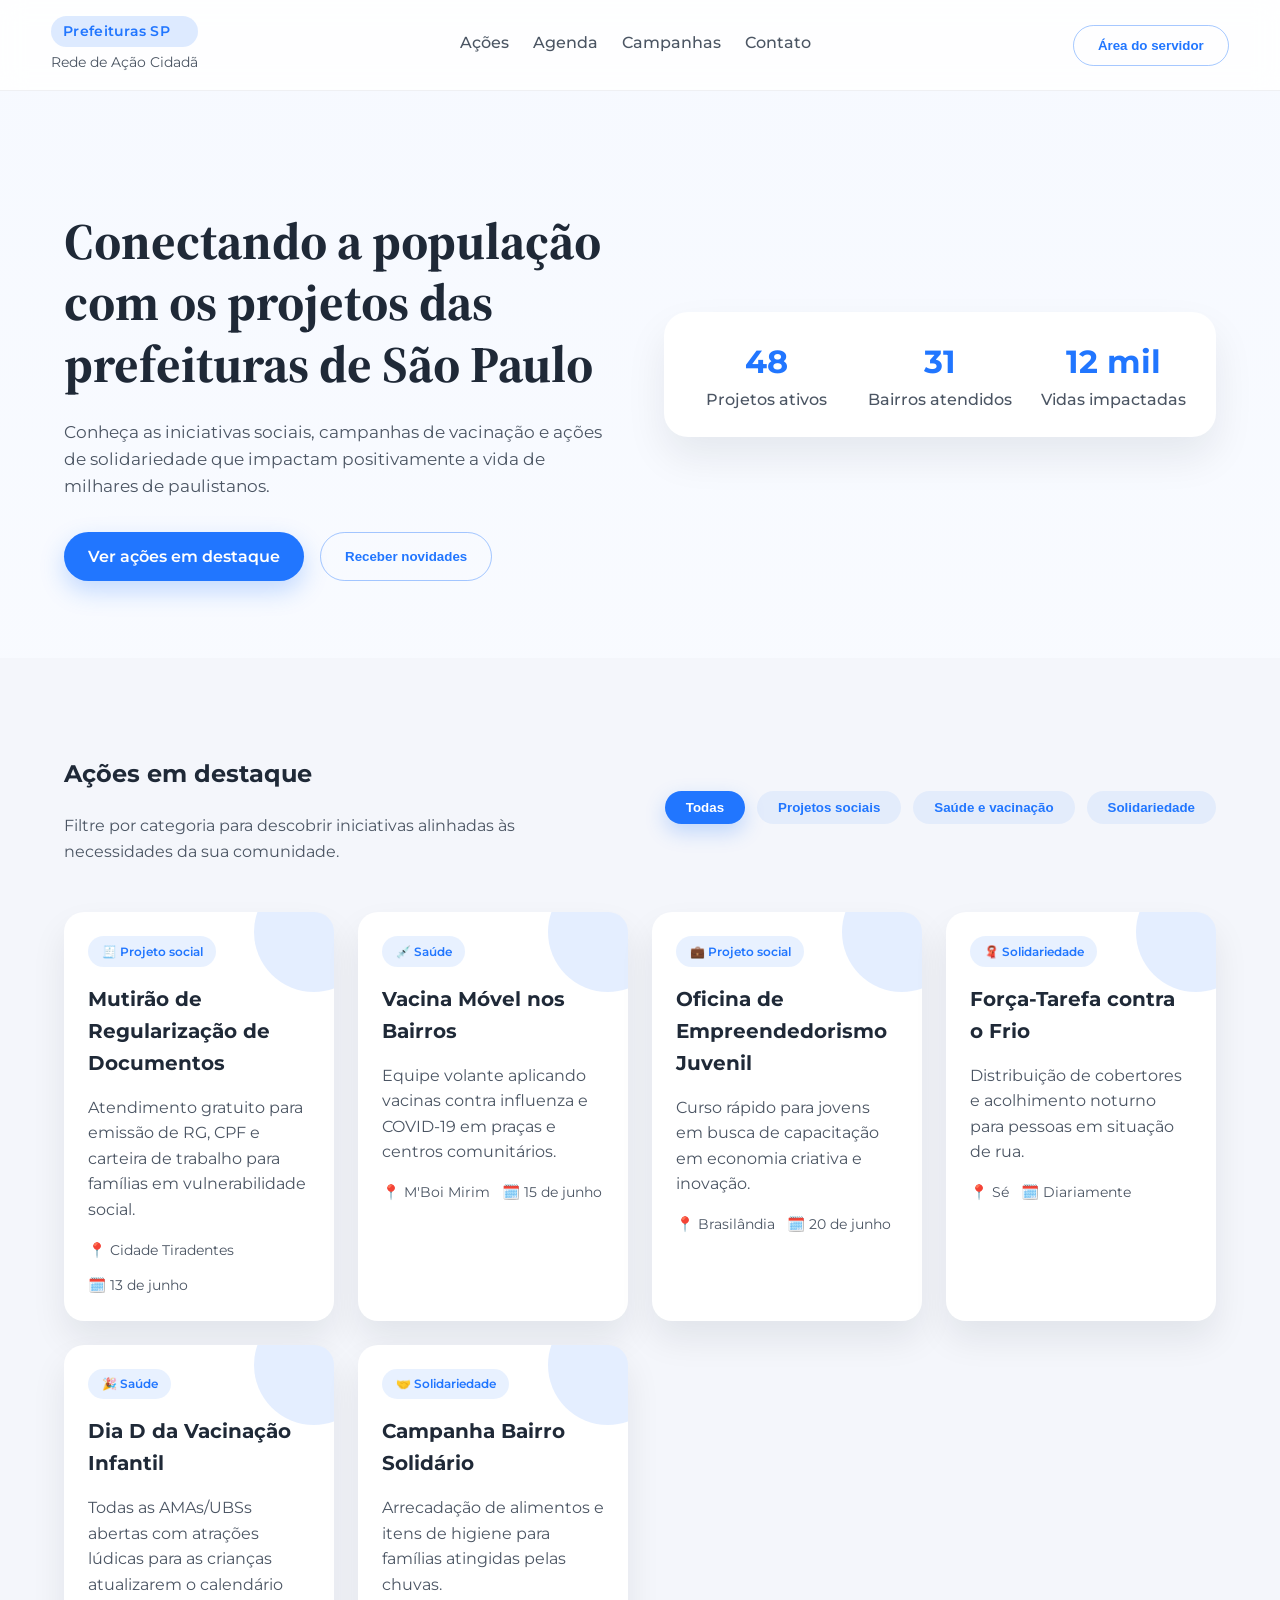
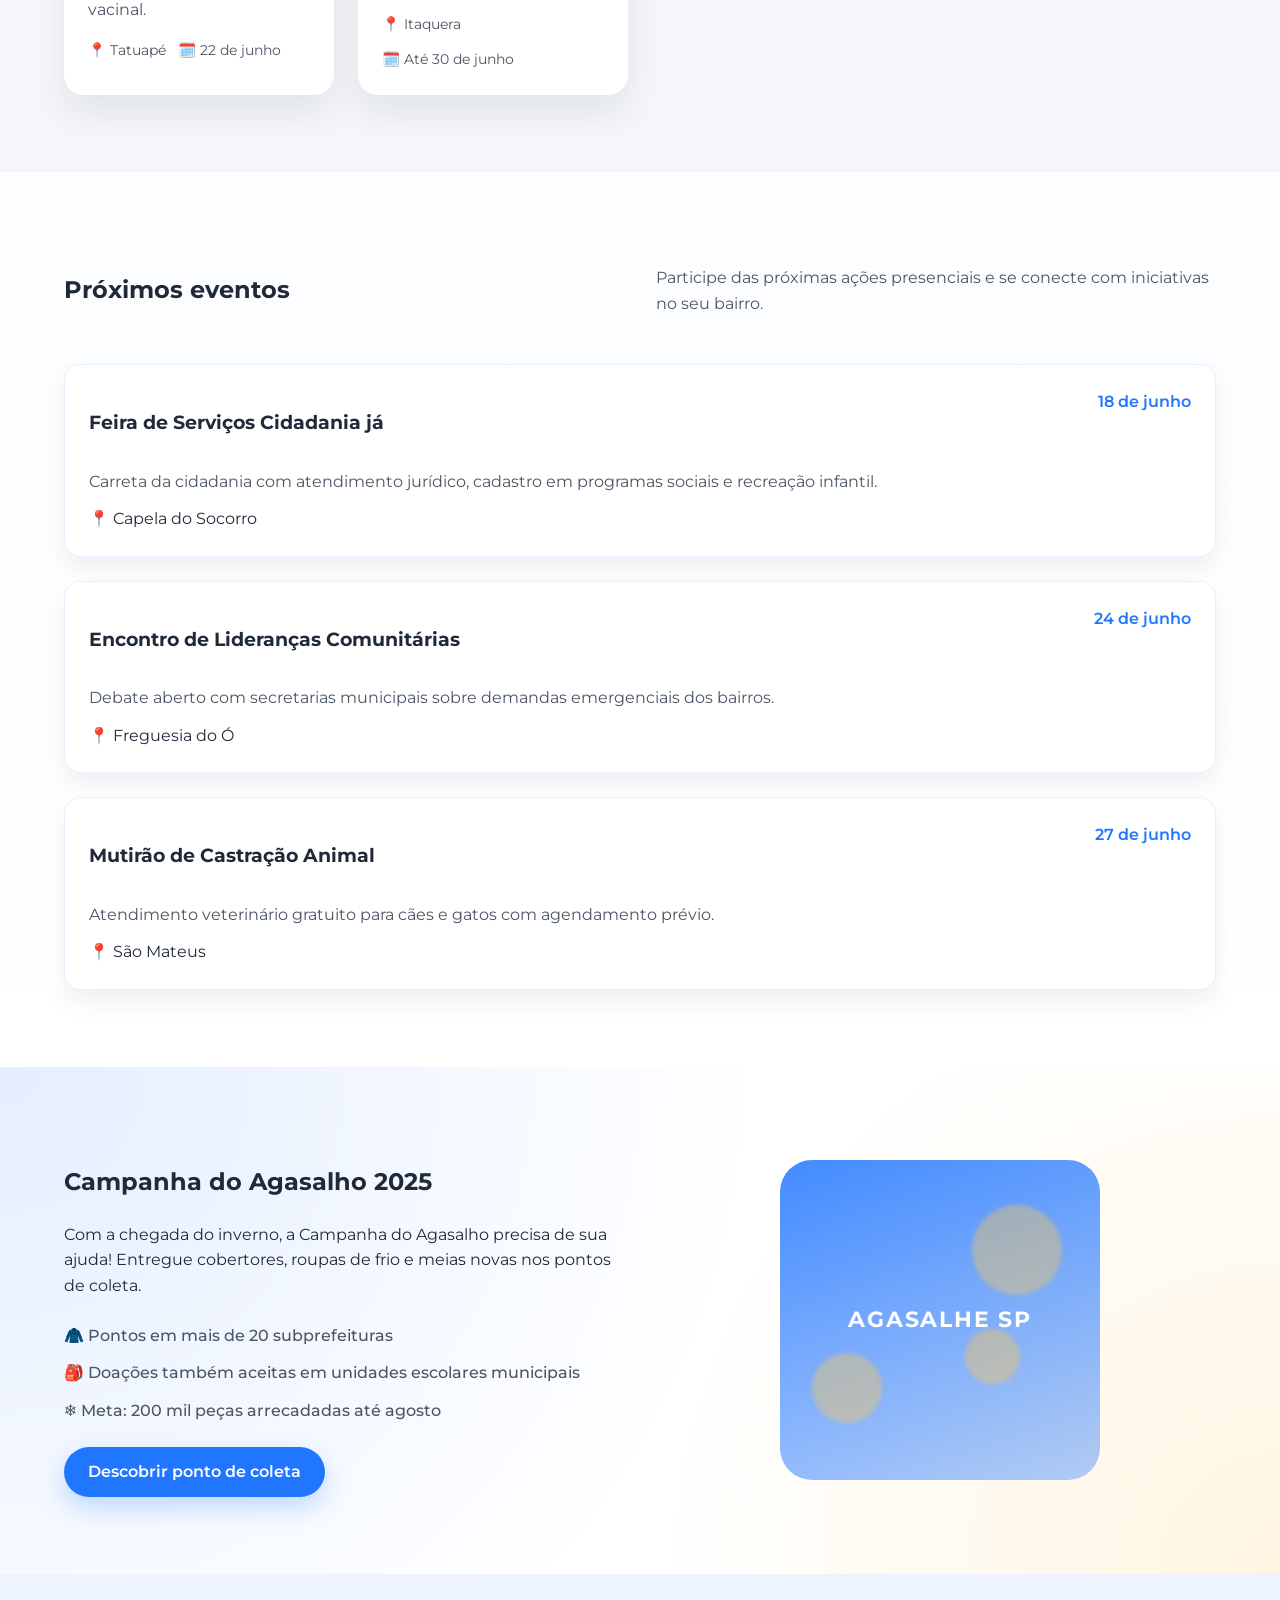
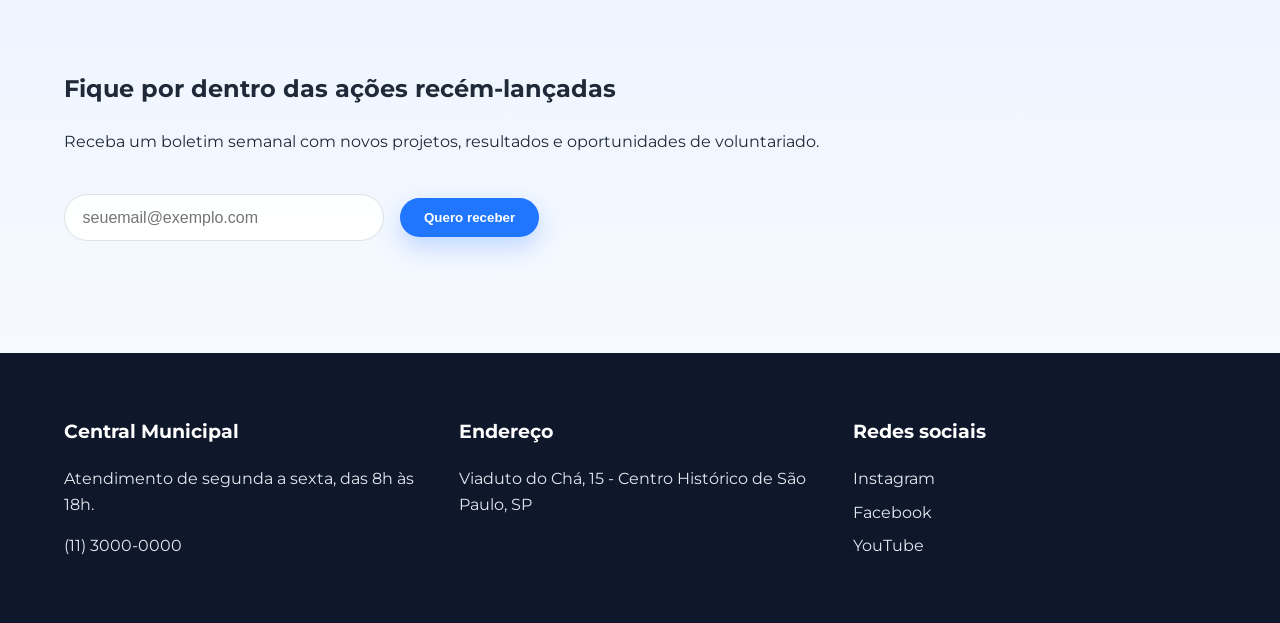
==== index.html @ 3450017a "Add files via upload" ====
<!DOCTYPE html>
<html lang="pt-BR">
<head>
    <meta charset="UTF-8">
    <meta name="viewport" content="width=device-width, initial-scale=1.0">
    <title>Rede de Ações Municipais</title>
    <link rel="stylesheet" href="styles.css">
    <link rel="preconnect" href="https://fonts.googleapis.com">
    <link rel="preconnect" href="https://fonts.gstatic.com" crossorigin>
    <link href="https://fonts.googleapis.com/css2?family=Montserrat:wght@400;500;600;700&family=Source+Serif+4:wght@500;700&display=swap" rel="stylesheet">
</head>
<body>
    <header class="topbar">
        <div class="logo">
            <span class="badge">Prefeituras SP</span>
            <p>Rede de Ação Cidadã</p>
        </div>
        <nav class="main-nav" aria-label="Navegação principal">
            <a href="#acoes">Ações</a>
            <a href="#agenda">Agenda</a>
            <a href="#campanhas">Campanhas</a>
            <a href="#contato">Contato</a>
        </nav>
        <button class="btn btn-outline" type="button">Área do servidor</button>
    </header>

    <main>
        <section class="hero" aria-labelledby="hero-title">
            <div class="hero__content">
                <h1 id="hero-title">Conectando a população com os projetos das prefeituras de São Paulo</h1>
                <p>Conheça as iniciativas sociais, campanhas de vacinação e ações de solidariedade que impactam positivamente a vida de milhares de paulistanos.</p>
                <div class="hero__cta">
                    <a class="btn" href="#acoes">Ver ações em destaque</a>
                    <button class="btn btn-outline" type="button" id="subscribe-trigger">Receber novidades</button>
                </div>
            </div>
            <div class="hero__summary" role="status" aria-live="polite">
                <div>
                    <strong>48</strong>
                    <span>Projetos ativos</span>
                </div>
                <div>
                    <strong>31</strong>
                    <span>Bairros atendidos</span>
                </div>
                <div>
                    <strong>12 mil</strong>
                    <span>Vidas impactadas</span>
                </div>
            </div>
        </section>

        <section class="actions" id="acoes" aria-labelledby="acoes-title">
            <header class="section-header">
                <div>
                    <h2 id="acoes-title">Ações em destaque</h2>
                    <p>Filtre por categoria para descobrir iniciativas alinhadas às necessidades da sua comunidade.</p>
                </div>
                <div class="filters" role="group" aria-label="Filtrar ações por categoria">
                    <button class="filter-btn active" data-category="todas" type="button">Todas</button>
                    <button class="filter-btn" data-category="social" type="button">Projetos sociais</button>
                    <button class="filter-btn" data-category="saude" type="button">Saúde e vacinação</button>
                    <button class="filter-btn" data-category="solidariedade" type="button">Solidariedade</button>
                </div>
            </header>
            <div class="actions__grid" id="cards-container"></div>
        </section>

        <section class="agenda" id="agenda" aria-labelledby="agenda-title">
            <div class="section-header">
                <h2 id="agenda-title">Próximos eventos</h2>
                <p>Participe das próximas ações presenciais e se conecte com iniciativas no seu bairro.</p>
            </div>
            <div class="timeline" id="timeline"></div>
        </section>

        <section class="campaign" id="campanhas" aria-labelledby="campanhas-title">
            <div class="campaign__content">
                <h2 id="campanhas-title">Campanha do Agasalho 2025</h2>
                <p>Com a chegada do inverno, a Campanha do Agasalho precisa de sua ajuda! Entregue cobertores, roupas de frio e meias novas nos pontos de coleta.</p>
                <ul>
                    <li>🧥 Pontos em mais de 20 subprefeituras</li>
                    <li>🎒 Doações também aceitas em unidades escolares municipais</li>
                    <li>❄️ Meta: 200 mil peças arrecadadas até agosto</li>
                </ul>
                <a class="btn" href="#contato">Descobrir ponto de coleta</a>
            </div>
            <div class="campaign__media" aria-hidden="true">
                <div class="illustration">
                    <span class="spark spark--one"></span>
                    <span class="spark spark--two"></span>
                    <span class="spark spark--three"></span>
                    <span class="coat">Agasalhe SP</span>
                </div>
            </div>
        </section>

        <section class="newsletter" aria-labelledby="newsletter-title">
            <div>
                <h2 id="newsletter-title">Fique por dentro das ações recém-lançadas</h2>
                <p>Receba um boletim semanal com novos projetos, resultados e oportunidades de voluntariado.</p>
            </div>
            <form class="newsletter__form" id="newsletter-form" novalidate>
                <label class="sr-only" for="newsletter-email">E-mail</label>
                <input type="email" id="newsletter-email" name="email" placeholder="seuemail@exemplo.com" required>
                <button class="btn" type="submit">Quero receber</button>
                <p class="newsletter__feedback" id="newsletter-feedback" role="alert" aria-live="polite"></p>
            </form>
        </section>
    </main>

    <footer class="footer" id="contato">
        <div>
            <h3>Central Municipal</h3>
            <p>Atendimento de segunda a sexta, das 8h às 18h.</p>
            <a href="tel:+551130000000">(11) 3000-0000</a>
        </div>
        <div>
            <h3>Endereço</h3>
            <p>Viaduto do Chá, 15 - Centro Histórico de São Paulo, SP</p>
        </div>
        <div>
            <h3>Redes sociais</h3>
            <ul class="social-links">
                <li><a href="#">Instagram</a></li>
                <li><a href="#">Facebook</a></li>
                <li><a href="#">YouTube</a></li>
            </ul>
        </div>
    </footer>

    <div class="modal" id="subscribe-modal" role="dialog" aria-modal="true" aria-labelledby="modal-title" aria-hidden="true">
        <div class="modal__content">
            <button class="modal__close" type="button" aria-label="Fechar">&times;</button>
            <h3 id="modal-title">Receba atualizações da sua região</h3>
            <p>Selecione os temas de interesse e informe seu bairro para receber convites personalizados.</p>
            <form id="modal-form">
                <label class="sr-only" for="modal-bairro">Bairro</label>
                <input type="text" id="modal-bairro" name="bairro" placeholder="Digite seu bairro" required>
                <fieldset>
                    <legend>Temas prioritários</legend>
                    <label><input type="checkbox" name="tema" value="social" checked> Projetos sociais</label>
                    <label><input type="checkbox" name="tema" value="saude"> Saúde e vacinação</label>
                    <label><input type="checkbox" name="tema" value="solidariedade"> Solidariedade</label>
                </fieldset>
                <button class="btn" type="submit">Salvar preferências</button>
                <p class="modal__feedback" id="modal-feedback" role="alert" aria-live="polite"></p>
            </form>
        </div>
    </div>

    <script src="script.js" defer></script>
</body>
</html>
---- styles.css ----
:root {
    --primary: #2176ff;
    --primary-dark: #1b5fcc;
    --secondary: #f4f6fb;
    --accent: #ffc857;
    --text: #1f2937;
    --text-muted: #4b5563;
    --border: #e5e7eb;
    --bg: #ffffff;
}

* {
    box-sizing: border-box;
}

body {
    margin: 0;
    font-family: "Montserrat", system-ui, -apple-system, BlinkMacSystemFont, "Segoe UI", sans-serif;
    background: linear-gradient(180deg, #f6f9ff 0%, #ffffff 70%);
    color: var(--text);
    line-height: 1.6;
}

a {
    color: inherit;
    text-decoration: none;
}

a:focus-visible,
button:focus-visible,
input:focus-visible {
    outline: 3px solid var(--primary);
    outline-offset: 2px;
}

.btn {
    display: inline-flex;
    align-items: center;
    justify-content: center;
    gap: 0.5rem;
    padding: 0.75rem 1.5rem;
    border-radius: 999px;
    border: none;
    font-weight: 600;
    background: var(--primary);
    color: #fff;
    cursor: pointer;
    transition: transform 0.2s ease, box-shadow 0.2s ease, background 0.2s ease;
    box-shadow: 0 10px 25px rgba(33, 118, 255, 0.25);
}

.btn:hover {
    transform: translateY(-2px);
    background: var(--primary-dark);
}

.btn:active {
    transform: translateY(0);
}

.btn-outline {
    background: transparent;
    border: 1px solid rgba(33, 118, 255, 0.4);
    color: var(--primary);
    box-shadow: none;
}

.btn-outline:hover {
    background: rgba(33, 118, 255, 0.08);
}

.topbar {
    position: sticky;
    top: 0;
    z-index: 50;
    display: flex;
    align-items: center;
    justify-content: space-between;
    gap: 2rem;
    padding: 1rem clamp(1rem, 4vw, 4rem);
    background: rgba(255, 255, 255, 0.85);
    backdrop-filter: blur(12px);
    border-bottom: 1px solid rgba(229, 231, 235, 0.6);
}

.logo {
    display: flex;
    flex-direction: column;
    gap: 0.25rem;
}

.logo .badge {
    display: inline-flex;
    align-items: center;
    gap: 0.5rem;
    padding: 0.3rem 0.75rem;
    border-radius: 999px;
    background: rgba(33, 118, 255, 0.15);
    color: var(--primary);
    font-weight: 600;
    font-size: 0.85rem;
    letter-spacing: 0.02em;
}

.logo p {
    margin: 0;
    font-size: 0.9rem;
    color: var(--text-muted);
}

.main-nav {
    display: flex;
    align-items: center;
    gap: 1.5rem;
}

.main-nav a {
    font-weight: 500;
    color: var(--text-muted);
    position: relative;
    padding-bottom: 0.25rem;
}

.main-nav a::after {
    content: "";
    position: absolute;
    left: 0;
    bottom: 0;
    width: 100%;
    height: 2px;
    background: var(--primary);
    transform: scaleX(0);
    transform-origin: center;
    transition: transform 0.2s ease;
}

.main-nav a:hover::after {
    transform: scaleX(1);
}

.hero {
    display: grid;
    grid-template-columns: repeat(auto-fit, minmax(280px, 1fr));
    gap: 3rem;
    padding: clamp(3rem, 6vw, 6rem) clamp(1rem, 5vw, 5rem);
    align-items: center;
}

.hero__content h1 {
    font-family: "Source Serif 4", "Times New Roman", serif;
    font-size: clamp(2.25rem, 4vw, 3.5rem);
    line-height: 1.2;
    margin-bottom: 1.5rem;
}

.hero__content p {
    margin-bottom: 2rem;
    color: var(--text-muted);
    font-size: 1.05rem;
}

.hero__cta {
    display: flex;
    flex-wrap: wrap;
    gap: 1rem;
}

.hero__summary {
    display: grid;
    grid-template-columns: repeat(auto-fit, minmax(140px, 1fr));
    gap: 1rem;
    background: var(--bg);
    padding: 1.5rem;
    border-radius: 1.5rem;
    box-shadow: 0 20px 40px rgba(15, 23, 42, 0.08);
}

.hero__summary div {
    text-align: center;
}

.hero__summary strong {
    display: block;
    font-size: 2rem;
    font-weight: 700;
    color: var(--primary);
}

.hero__summary span {
    color: var(--text-muted);
    font-weight: 500;
}

.section-header {
    display: flex;
    flex-wrap: wrap;
    align-items: center;
    justify-content: space-between;
    gap: 1.5rem;
    margin-bottom: 2rem;
}

.section-header p {
    max-width: 560px;
    color: var(--text-muted);
}

.actions {
    padding: clamp(3rem, 6vw, 6rem) clamp(1rem, 5vw, 5rem);
    background: var(--secondary);
}

.filters {
    display: inline-flex;
    flex-wrap: wrap;
    gap: 0.75rem;
}

.filter-btn {
    padding: 0.5rem 1.25rem;
    border-radius: 999px;
    border: 1px solid transparent;
    background: rgba(33, 118, 255, 0.08);
    color: var(--primary);
    font-weight: 600;
    cursor: pointer;
    transition: all 0.2s ease;
}

.filter-btn:hover {
    background: rgba(33, 118, 255, 0.16);
}

.filter-btn.active {
    background: var(--primary);
    color: #fff;
    box-shadow: 0 8px 20px rgba(33, 118, 255, 0.25);
}

.actions__grid {
    display: grid;
    grid-template-columns: repeat(auto-fit, minmax(260px, 1fr));
    gap: 1.5rem;
}

.card {
    background: var(--bg);
    border-radius: 1.25rem;
    padding: 1.5rem;
    box-shadow: 0 18px 35px rgba(15, 23, 42, 0.08);
    display: flex;
    flex-direction: column;
    gap: 1rem;
    position: relative;
    overflow: hidden;
}

.card::before {
    content: "";
    position: absolute;
    top: -40px;
    right: -40px;
    width: 120px;
    height: 120px;
    background: rgba(33, 118, 255, 0.12);
    border-radius: 50%;
    z-index: 0;
}

.card__badge {
    align-self: flex-start;
    padding: 0.35rem 0.85rem;
    border-radius: 999px;
    font-size: 0.75rem;
    font-weight: 600;
    background: rgba(33, 118, 255, 0.1);
    color: var(--primary);
    z-index: 1;
}

.card h3 {
    margin: 0;
    font-size: 1.25rem;
    z-index: 1;
}

.card p {
    margin: 0;
    color: var(--text-muted);
    z-index: 1;
}

.card__meta {
    display: flex;
    flex-wrap: wrap;
    gap: 0.75rem;
    font-size: 0.9rem;
    color: var(--text-muted);
    z-index: 1;
}

.card__meta span {
    display: inline-flex;
    align-items: center;
    gap: 0.35rem;
}

.agenda {
    padding: clamp(3rem, 6vw, 6rem) clamp(1rem, 5vw, 5rem);
}

.timeline {
    display: grid;
    gap: 1.5rem;
}

.timeline__item {
    display: grid;
    gap: 0.75rem;
    background: var(--bg);
    border-radius: 1rem;
    padding: 1.5rem;
    border: 1px solid rgba(33, 118, 255, 0.1);
    box-shadow: 0 12px 25px rgba(15, 23, 42, 0.06);
}

.timeline__item header {
    display: flex;
    flex-wrap: wrap;
    justify-content: space-between;
    gap: 1rem;
}

.timeline__item time {
    font-weight: 600;
    color: var(--primary);
}

.timeline__item p {
    margin: 0;
    color: var(--text-muted);
}

.campaign {
    display: grid;
    grid-template-columns: repeat(auto-fit, minmax(280px, 1fr));
    gap: 3rem;
    padding: clamp(3rem, 6vw, 6rem) clamp(1rem, 5vw, 5rem);
    align-items: center;
    background: radial-gradient(circle at top left, rgba(33, 118, 255, 0.12), transparent 55%),
                radial-gradient(circle at bottom right, rgba(255, 200, 87, 0.18), transparent 45%),
                #ffffff;
}

.campaign__content ul {
    margin: 1.5rem 0;
    padding: 0;
    list-style: none;
    display: grid;
    gap: 0.75rem;
    color: var(--text-muted);
    font-weight: 500;
}

.campaign__media {
    display: flex;
    justify-content: center;
}

.illustration {
    position: relative;
    width: clamp(240px, 40vw, 320px);
    height: clamp(240px, 40vw, 320px);
    border-radius: 2rem;
    background: linear-gradient(160deg, rgba(33, 118, 255, 0.85), rgba(33, 118, 255, 0.35));
    display: flex;
    align-items: center;
    justify-content: center;
    color: #fff;
    font-weight: 700;
    font-size: 1.4rem;
    letter-spacing: 0.08em;
    text-transform: uppercase;
    overflow: hidden;
}

.spark {
    position: absolute;
    border-radius: 50%;
    background: rgba(255, 200, 87, 0.4);
    filter: blur(2px);
}

.spark--one {
    width: 90px;
    height: 90px;
    top: 14%;
    right: 12%;
}

.spark--two {
    width: 70px;
    height: 70px;
    bottom: 18%;
    left: 10%;
}

.spark--three {
    width: 55px;
    height: 55px;
    bottom: 30%;
    right: 25%;
}

.newsletter {
    padding: clamp(3rem, 6vw, 5rem) clamp(1rem, 5vw, 5rem);
    display: grid;
    gap: 1.5rem;
    align-items: center;
    background: linear-gradient(180deg, rgba(33, 118, 255, 0.08) 0%, rgba(33, 118, 255, 0.04) 100%);
}

.newsletter__form {
    display: flex;
    flex-wrap: wrap;
    gap: 1rem;
    align-items: center;
}

input[type="email"],
input[type="text"] {
    width: clamp(220px, 40vw, 320px);
    padding: 0.85rem 1.1rem;
    border-radius: 999px;
    border: 1px solid rgba(15, 23, 42, 0.12);
    font-size: 1rem;
    background: rgba(255, 255, 255, 0.92);
    transition: border 0.2s ease, box-shadow 0.2s ease;
}

input[type="email"]:focus,
input[type="text"]:focus {
    border-color: var(--primary);
    box-shadow: 0 0 0 4px rgba(33, 118, 255, 0.15);
}

.newsletter__feedback,
.modal__feedback {
    flex-basis: 100%;
    margin: 0;
    font-size: 0.9rem;
    font-weight: 500;
    min-height: 1.2rem;
}

.footer {
    display: grid;
    grid-template-columns: repeat(auto-fit, minmax(200px, 1fr));
    gap: 2rem;
    padding: clamp(2.5rem, 6vw, 4rem) clamp(1rem, 5vw, 5rem);
    background: #0f172a;
    color: #e2e8f0;
}

.footer h3 {
    margin-top: 0;
    color: #fff;
}

.footer a {
    color: #e2e8f0;
}

.social-links {
    list-style: none;
    padding: 0;
    margin: 0;
    display: grid;
    gap: 0.5rem;
}

.modal {
    position: fixed;
    inset: 0;
    display: grid;
    place-items: center;
    background: rgba(15, 23, 42, 0.45);
    padding: 1.5rem;
    opacity: 0;
    visibility: hidden;
    transition: opacity 0.25s ease;
}

.modal.is-visible {
    opacity: 1;
    visibility: visible;
}

.modal__content {
    background: #fff;
    border-radius: 1.5rem;
    padding: clamp(2rem, 4vw, 3rem);
    width: min(90vw, 460px);
    position: relative;
    display: grid;
    gap: 1.5rem;
}

.modal__close {
    position: absolute;
    top: 1.25rem;
    right: 1.25rem;
    background: transparent;
    border: none;
    font-size: 2rem;
    line-height: 1;
    cursor: pointer;
    color: var(--text-muted);
}

fieldset {
    border: 1px solid rgba(15, 23, 42, 0.12);
    border-radius: 1rem;
    padding: 1rem;
    display: grid;
    gap: 0.75rem;
}

legend {
    font-weight: 600;
    padding: 0 0.5rem;
}

label {
    display: inline-flex;
    align-items: center;
    gap: 0.5rem;
}

.sr-only {
    position: absolute;
    width: 1px;
    height: 1px;
    padding: 0;
    margin: -1px;
    overflow: hidden;
    clip: rect(0, 0, 0, 0);
    white-space: nowrap;
    border: 0;
}

@media (max-width: 768px) {
    .topbar {
        flex-direction: column;
        align-items: stretch;
    }

    .main-nav {
        justify-content: center;
        flex-wrap: wrap;
    }

    .hero__cta,
    .newsletter__form {
        justify-content: center;
    }

    .hero__summary {
        grid-template-columns: repeat(3, minmax(0, 1fr));
    }
}

@media (max-width: 560px) {
    .hero__summary {
        grid-template-columns: repeat(2, minmax(0, 1fr));
    }

    .hero__cta {
        flex-direction: column;
    }

    .modal__content {
        width: 100%;
        border-radius: 1rem;
    }
}
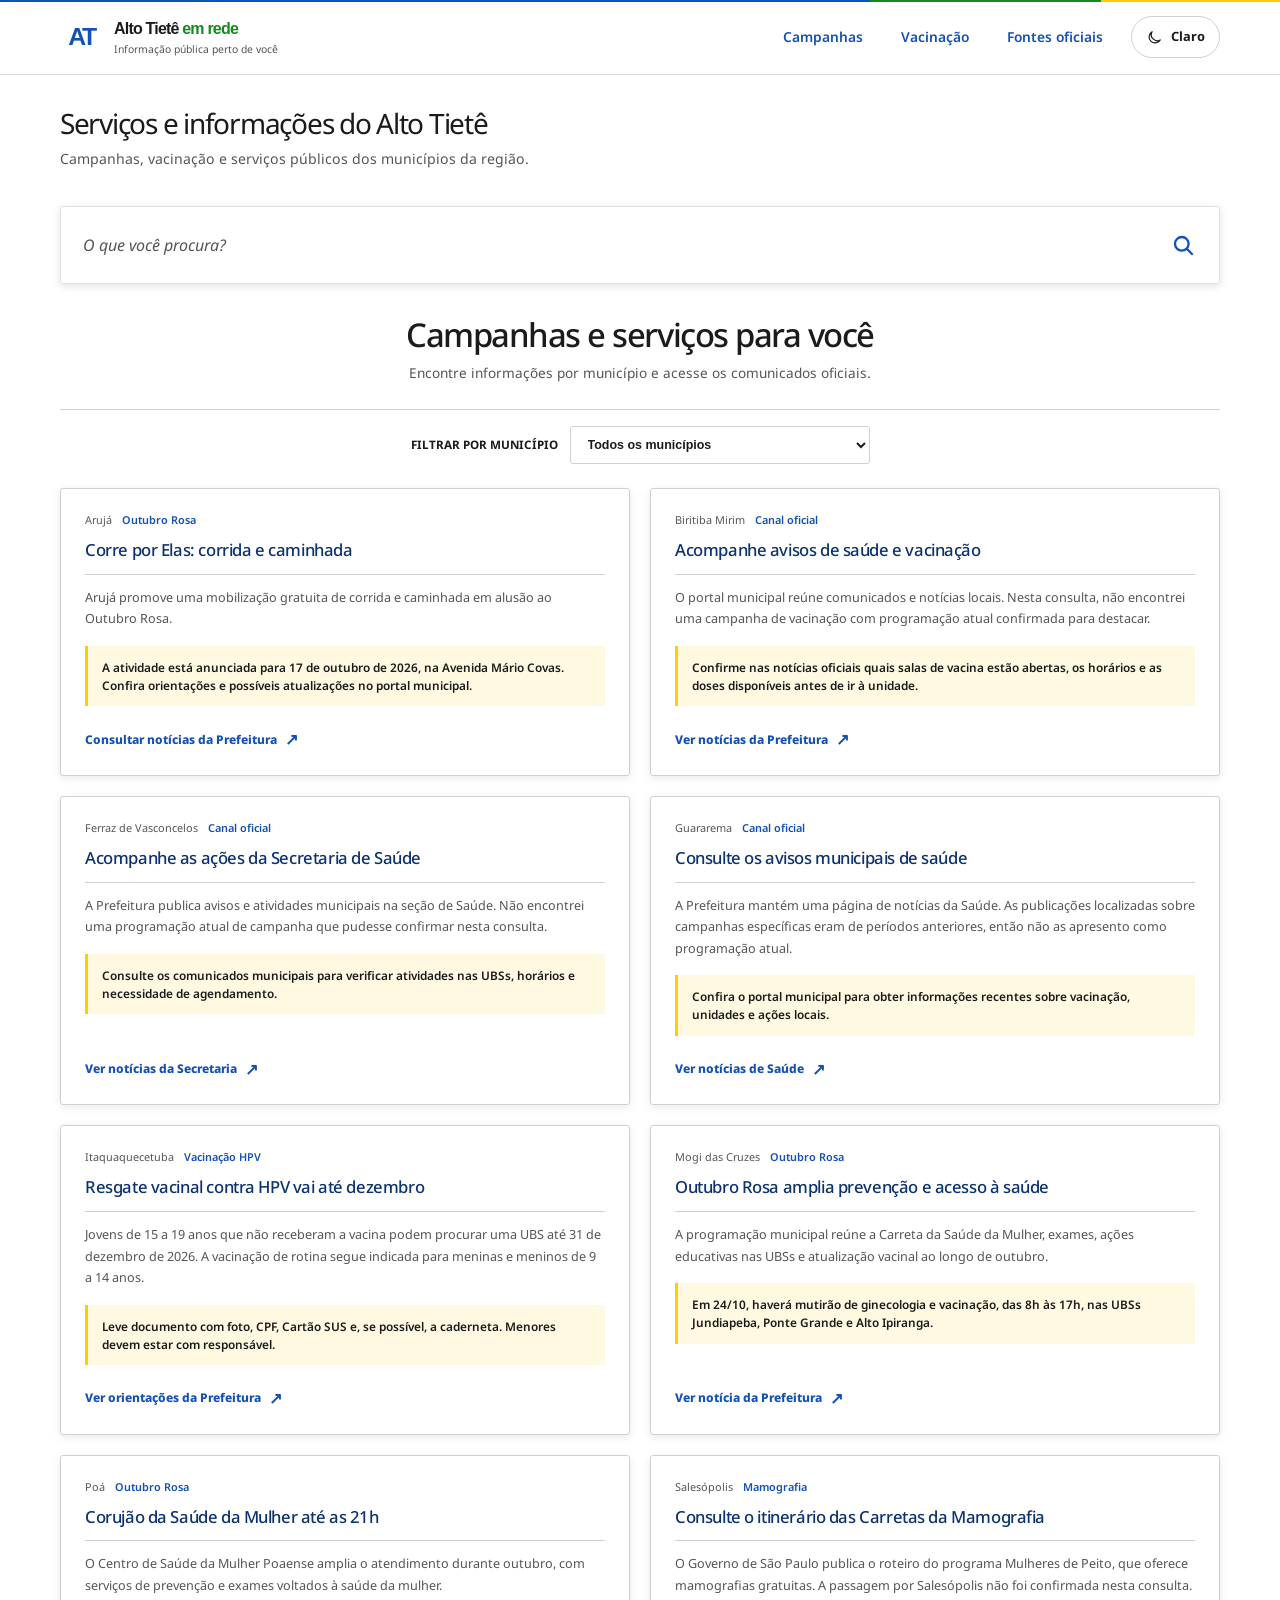
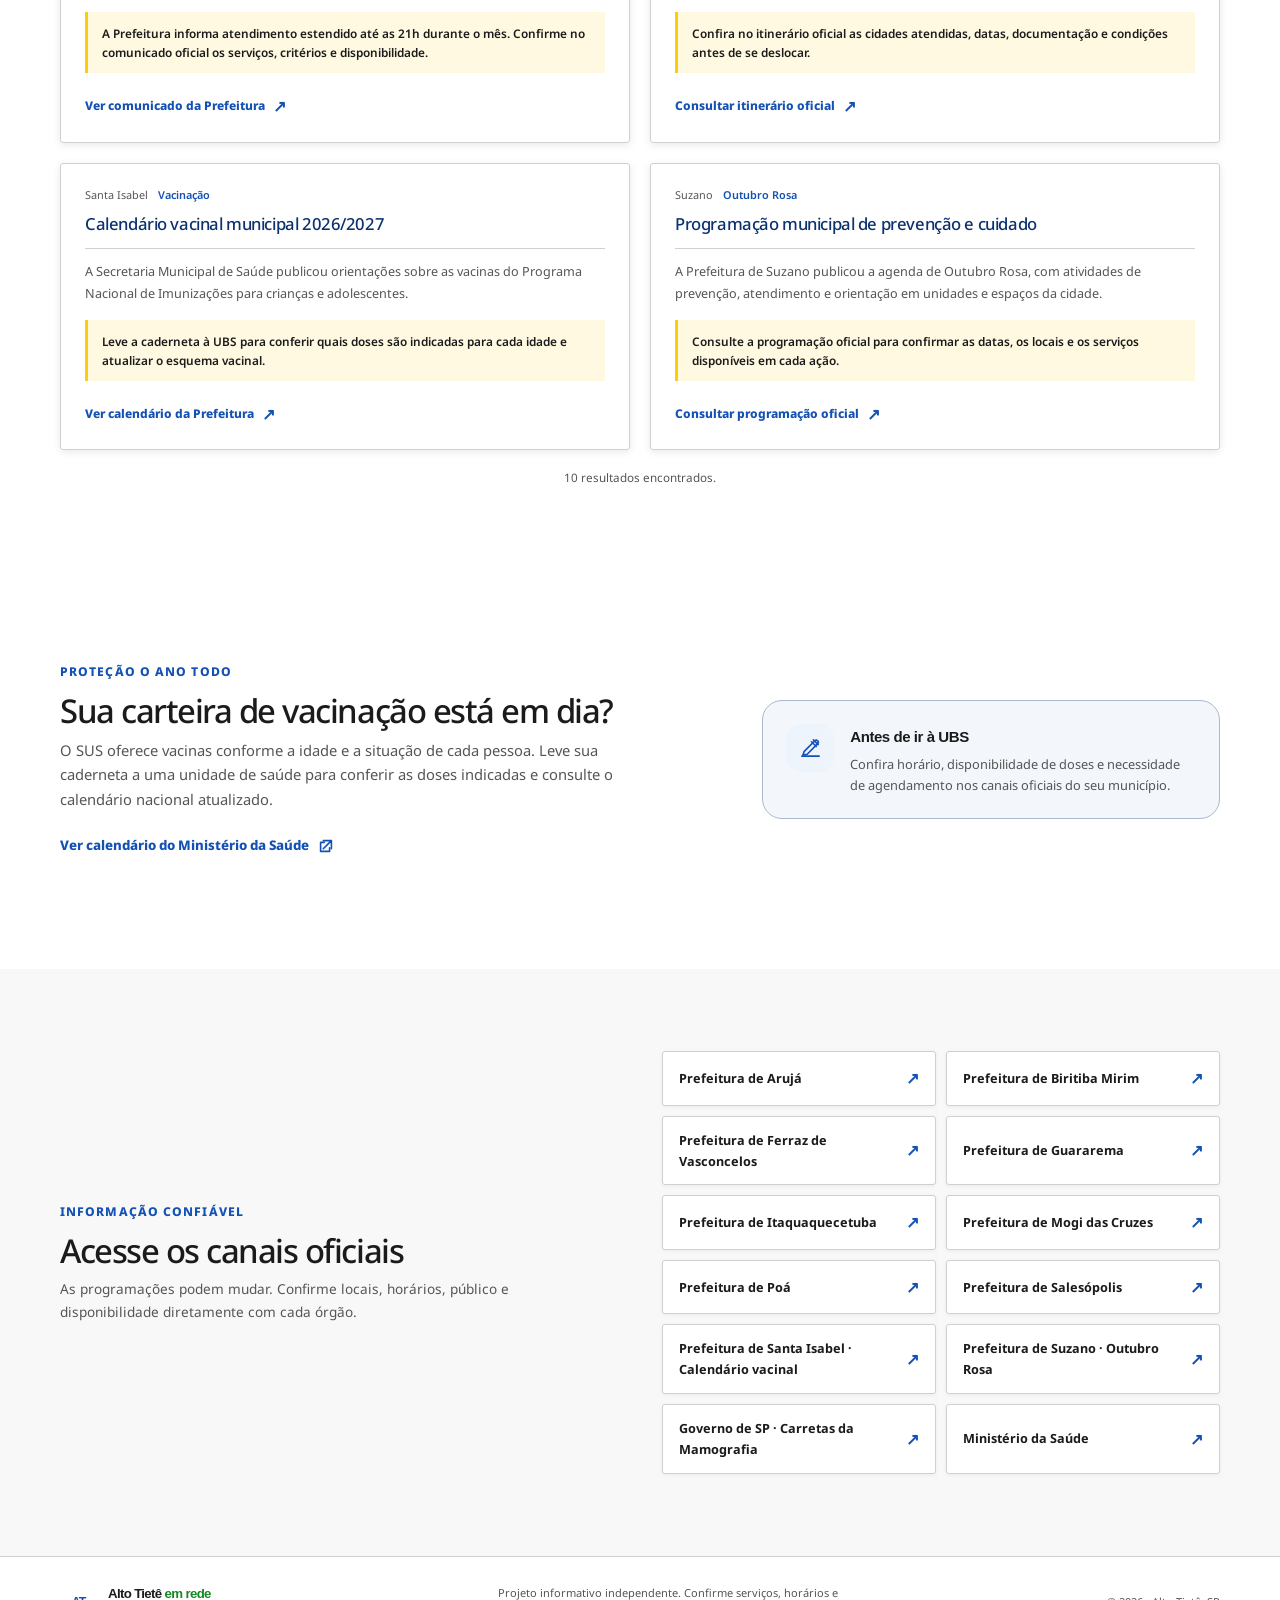
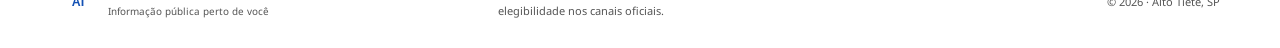
==== commit 8075e235: "feat: Melhoria no visual" ====
--- a/index.html
+++ b/index.html
@@ -1,154 +1,193 @@
-<!DOCTYPE html>
-<html lang="pt-BR">
-<head>
-    <meta charset="UTF-8">
-    <meta name="viewport" content="width=device-width, initial-scale=1.0">
-    <title>Rede de Ações Municipais</title>
-    <link rel="stylesheet" href="styles.css">
-    <link rel="preconnect" href="https://fonts.googleapis.com">
-    <link rel="preconnect" href="https://fonts.gstatic.com" crossorigin>
-    <link href="https://fonts.googleapis.com/css2?family=Montserrat:wght@400;500;600;700&family=Source+Serif+4:wght@500;700&display=swap" rel="stylesheet">
-</head>
-<body>
-    <header class="topbar">
-        <div class="logo">
-            <span class="badge">Prefeituras SP</span>
-            <p>Rede de Ação Cidadã</p>
-        </div>
-        <nav class="main-nav" aria-label="Navegação principal">
-            <a href="#acoes">Ações</a>
-            <a href="#agenda">Agenda</a>
-            <a href="#campanhas">Campanhas</a>
-            <a href="#contato">Contato</a>
-        </nav>
-        <button class="btn btn-outline" type="button">Área do servidor</button>
-    </header>
-
-    <main>
-        <section class="hero" aria-labelledby="hero-title">
-            <div class="hero__content">
-                <h1 id="hero-title">Conectando a população com os projetos das prefeituras de São Paulo</h1>
-                <p>Conheça as iniciativas sociais, campanhas de vacinação e ações de solidariedade que impactam positivamente a vida de milhares de paulistanos.</p>
-                <div class="hero__cta">
-                    <a class="btn" href="#acoes">Ver ações em destaque</a>
-                    <button class="btn btn-outline" type="button" id="subscribe-trigger">Receber novidades</button>
-                </div>
-            </div>
-            <div class="hero__summary" role="status" aria-live="polite">
-                <div>
-                    <strong>48</strong>
-                    <span>Projetos ativos</span>
-                </div>
-                <div>
-                    <strong>31</strong>
-                    <span>Bairros atendidos</span>
-                </div>
-                <div>
-                    <strong>12 mil</strong>
-                    <span>Vidas impactadas</span>
-                </div>
-            </div>
-        </section>
-
-        <section class="actions" id="acoes" aria-labelledby="acoes-title">
-            <header class="section-header">
-                <div>
-                    <h2 id="acoes-title">Ações em destaque</h2>
-                    <p>Filtre por categoria para descobrir iniciativas alinhadas às necessidades da sua comunidade.</p>
-                </div>
-                <div class="filters" role="group" aria-label="Filtrar ações por categoria">
-                    <button class="filter-btn active" data-category="todas" type="button">Todas</button>
-                    <button class="filter-btn" data-category="social" type="button">Projetos sociais</button>
-                    <button class="filter-btn" data-category="saude" type="button">Saúde e vacinação</button>
-                    <button class="filter-btn" data-category="solidariedade" type="button">Solidariedade</button>
-                </div>
-            </header>
-            <div class="actions__grid" id="cards-container"></div>
-        </section>
-
-        <section class="agenda" id="agenda" aria-labelledby="agenda-title">
-            <div class="section-header">
-                <h2 id="agenda-title">Próximos eventos</h2>
-                <p>Participe das próximas ações presenciais e se conecte com iniciativas no seu bairro.</p>
-            </div>
-            <div class="timeline" id="timeline"></div>
-        </section>
-
-        <section class="campaign" id="campanhas" aria-labelledby="campanhas-title">
-            <div class="campaign__content">
-                <h2 id="campanhas-title">Campanha do Agasalho 2025</h2>
-                <p>Com a chegada do inverno, a Campanha do Agasalho precisa de sua ajuda! Entregue cobertores, roupas de frio e meias novas nos pontos de coleta.</p>
-                <ul>
-                    <li>🧥 Pontos em mais de 20 subprefeituras</li>
-                    <li>🎒 Doações também aceitas em unidades escolares municipais</li>
-                    <li>❄️ Meta: 200 mil peças arrecadadas até agosto</li>
-                </ul>
-                <a class="btn" href="#contato">Descobrir ponto de coleta</a>
-            </div>
-            <div class="campaign__media" aria-hidden="true">
-                <div class="illustration">
-                    <span class="spark spark--one"></span>
-                    <span class="spark spark--two"></span>
-                    <span class="spark spark--three"></span>
-                    <span class="coat">Agasalhe SP</span>
-                </div>
-            </div>
-        </section>
-
-        <section class="newsletter" aria-labelledby="newsletter-title">
-            <div>
-                <h2 id="newsletter-title">Fique por dentro das ações recém-lançadas</h2>
-                <p>Receba um boletim semanal com novos projetos, resultados e oportunidades de voluntariado.</p>
-            </div>
-            <form class="newsletter__form" id="newsletter-form" novalidate>
-                <label class="sr-only" for="newsletter-email">E-mail</label>
-                <input type="email" id="newsletter-email" name="email" placeholder="seuemail@exemplo.com" required>
-                <button class="btn" type="submit">Quero receber</button>
-                <p class="newsletter__feedback" id="newsletter-feedback" role="alert" aria-live="polite"></p>
-            </form>
-        </section>
-    </main>
-
-    <footer class="footer" id="contato">
-        <div>
-            <h3>Central Municipal</h3>
-            <p>Atendimento de segunda a sexta, das 8h às 18h.</p>
-            <a href="tel:+551130000000">(11) 3000-0000</a>
-        </div>
-        <div>
-            <h3>Endereço</h3>
-            <p>Viaduto do Chá, 15 - Centro Histórico de São Paulo, SP</p>
-        </div>
-        <div>
-            <h3>Redes sociais</h3>
-            <ul class="social-links">
-                <li><a href="#">Instagram</a></li>
-                <li><a href="#">Facebook</a></li>
-                <li><a href="#">YouTube</a></li>
-            </ul>
-        </div>
-    </footer>
-
-    <div class="modal" id="subscribe-modal" role="dialog" aria-modal="true" aria-labelledby="modal-title" aria-hidden="true">
-        <div class="modal__content">
-            <button class="modal__close" type="button" aria-label="Fechar">&times;</button>
-            <h3 id="modal-title">Receba atualizações da sua região</h3>
-            <p>Selecione os temas de interesse e informe seu bairro para receber convites personalizados.</p>
-            <form id="modal-form">
-                <label class="sr-only" for="modal-bairro">Bairro</label>
-                <input type="text" id="modal-bairro" name="bairro" placeholder="Digite seu bairro" required>
-                <fieldset>
-                    <legend>Temas prioritários</legend>
-                    <label><input type="checkbox" name="tema" value="social" checked> Projetos sociais</label>
-                    <label><input type="checkbox" name="tema" value="saude"> Saúde e vacinação</label>
-                    <label><input type="checkbox" name="tema" value="solidariedade"> Solidariedade</label>
-                </fieldset>
-                <button class="btn" type="submit">Salvar preferências</button>
-                <p class="modal__feedback" id="modal-feedback" role="alert" aria-live="polite"></p>
-            </form>
-        </div>
-    </div>
-
-    <script src="script.js" defer></script>
-</body>
-</html>
+<!DOCTYPE html>
+<html lang="pt-BR">
+<head>
+    <meta charset="UTF-8">
+    <meta name="viewport" content="width=device-width, initial-scale=1.0">
+    <meta name="theme-color" content="#f8f9fa">
+    <meta name="description" content="Acompanhe campanhas de saúde, vacinação e serviços públicos no Alto Tietê com links para fontes oficiais.">
+    <title>Alto Tietê em Rede | Campanhas e serviços</title>
+    <link rel="preconnect" href="https://fonts.googleapis.com">
+    <link rel="preconnect" href="https://fonts.gstatic.com" crossorigin>
+    <link href="https://fonts.googleapis.com/css2?family=Noto+Sans:wght@400;500;600;700;800&display=swap" rel="stylesheet">
+    <link rel="stylesheet" href="styles.css">
+    <script src="script.js" defer></script>
+</head>
+<body>
+    <a class="skip-link" href="#conteudo">Pular para o conteúdo</a>
+    <header class="site-header">
+        <div class="header-inner page-width">
+            <a class="brand" href="#" aria-label="Alto Tietê em Rede, página inicial">
+                <span class="brand-mark" aria-hidden="true">AT</span>
+                <span class="brand-copy">
+                    <strong>Alto Tietê <span>em rede</span></strong>
+                    <small>Informação pública perto de você</small>
+                </span>
+            </a>
+
+            <nav class="main-nav" aria-label="Navegação principal">
+                <a href="#campanhas">Campanhas</a>
+                <a href="#vacinacao">Vacinação</a>
+                <a href="#fontes">Fontes oficiais</a>
+            </nav>
+
+            <button class="theme-toggle" id="theme-toggle" type="button" aria-label="Ativar tema escuro">
+                <svg class="theme-icon theme-icon--moon" viewBox="0 0 24 24" aria-hidden="true">
+                    <path d="M20.2 15.4A8.5 8.5 0 0 1 8.6 3.8 8.5 8.5 0 1 0 20.2 15.4Z"></path>
+                </svg>
+                <svg class="theme-icon theme-icon--sun" viewBox="0 0 24 24" aria-hidden="true">
+                    <circle cx="12" cy="12" r="4"></circle>
+                    <path d="M12 2v2m0 16v2M4.93 4.93l1.42 1.42m11.3 11.3 1.42 1.42M2 12h2m16 0h2M4.93 19.07l1.42-1.42m11.3-11.3 1.42-1.42"></path>
+                </svg>
+                <span class="theme-toggle__label">Tema</span>
+            </button>
+        </div>
+    </header>
+
+    <main id="conteudo">
+        <section class="hero page-width" aria-labelledby="hero-title">
+            <div class="hero-copy">
+                <p class="eyebrow"><span class="status-dot"></span> Região do Alto Tietê · São Paulo</p>
+                <h1 id="hero-title">Serviços e informações do Alto Tietê</h1>
+                <p class="hero-description">Campanhas, vacinação e serviços públicos dos municípios da região.</p>
+                <a class="button button--primary" href="#campanhas">
+                    Explorar campanhas
+                    <svg viewBox="0 0 20 20" aria-hidden="true"><path d="M4 10h12m-5-5 5 5-5 5"></path></svg>
+                </a>
+                <p class="source-date">Informações consultadas em <time datetime="2026-10-16">16 de outubro de 2026</time></p>
+            </div>
+
+            <aside class="hero-panel" aria-label="Resumo regional">
+                <div class="hero-panel__top">
+                    <span class="panel-icon" aria-hidden="true">
+                        <svg viewBox="0 0 24 24"><path d="M20 10c0 5-8 12-8 12S4 15 4 10a8 8 0 1 1 16 0Z"></path><circle cx="12" cy="10" r="2.5"></circle></svg>
+                    </span>
+                    <span class="live-label"><span class="status-dot"></span> Painel regional</span>
+                </div>
+                <p class="hero-panel__title">Dez cidades. Uma região.</p>
+                <p class="hero-panel__text">Consulte campanhas confirmadas e acompanhe as informações oficiais dos municípios.</p>
+                <div class="region-tags" aria-label="Dez municípios do Alto Tietê">
+                    <span>Arujá</span>
+                    <span>Biritiba Mirim</span>
+                    <span>Ferraz de Vasconcelos</span>
+                    <span>Guararema</span>
+                    <span>Itaquaquecetuba</span>
+                    <span>Mogi das Cruzes</span>
+                    <span>Poá</span>
+                    <span>Salesópolis</span>
+                    <span>Santa Isabel</span>
+                    <span>Suzano</span>
+                </div>
+                <p class="hero-panel__footnote">Os destaques estão separados dos canais de acompanhamento.</p>
+            </aside>
+        </section>
+
+        <section class="search-section page-width" aria-label="Buscar campanhas e serviços">
+            <form class="search-form" id="campaign-search-form" role="search">
+                <label class="sr-only" for="campaign-search">O que você procura?</label>
+                <input id="campaign-search" name="q" type="search" placeholder="O que você procura?" autocomplete="off">
+                <button type="submit" aria-label="Buscar">
+                    <svg viewBox="0 0 24 24" aria-hidden="true">
+                        <circle cx="10.8" cy="10.8" r="6.8"></circle>
+                        <path d="m16 16 5 5"></path>
+                    </svg>
+                </button>
+            </form>
+        </section>
+
+        <section class="campaigns-section" id="campanhas" aria-labelledby="campaigns-title">
+            <div class="page-width">
+                <header class="section-heading">
+                    <div>
+                        <p class="eyebrow">Acompanhe de perto</p>
+                        <h2 id="campaigns-title">Campanhas e serviços para você</h2>
+                        <p class="section-description">Encontre informações por município e acesse os comunicados oficiais.</p>
+                    </div>
+                    <span class="verified-note">
+                        <svg viewBox="0 0 20 20" aria-hidden="true"><path d="m5 10 3.2 3.2L15.5 6"></path><circle cx="10" cy="10" r="8"></circle></svg>
+                        Com links oficiais
+                    </span>
+                </header>
+
+                <div class="city-filter">
+                    <label for="city-filter">Filtrar por município</label>
+                    <select id="city-filter" name="municipio">
+                        <option value="todas">Todos os municípios</option>
+                        <option value="aruja">Arujá</option>
+                        <option value="biritiba">Biritiba Mirim</option>
+                        <option value="ferraz">Ferraz de Vasconcelos</option>
+                        <option value="guararema">Guararema</option>
+                        <option value="itaqua">Itaquaquecetuba</option>
+                        <option value="mogi">Mogi das Cruzes</option>
+                        <option value="poa">Poá</option>
+                        <option value="salesopolis">Salesópolis</option>
+                        <option value="santa-isabel">Santa Isabel</option>
+                        <option value="suzano">Suzano</option>
+                    </select>
+                </div>
+
+                <div class="campaign-grid" id="campaign-grid" aria-live="polite"></div>
+                <p class="results-count" id="results-count" aria-live="polite"></p>
+            </div>
+        </section>
+
+        <section class="vaccine-section page-width" id="vacinacao" aria-labelledby="vaccine-title">
+            <div class="vaccine-copy">
+                <p class="eyebrow">Proteção o ano todo</p>
+                <h2 id="vaccine-title">Sua carteira de vacinação está em dia?</h2>
+                <p>O SUS oferece vacinas conforme a idade e a situação de cada pessoa. Leve sua caderneta a uma unidade de saúde para conferir as doses indicadas e consulte o calendário nacional atualizado.</p>
+                <a class="text-link" href="https://www.gov.br/saude/pt-br/vacinacao/publicacoes/instrucao-normativa-que-instrui-o-calendario-nacional-de-vacinacao-2026.pdf/view" target="_blank" rel="noopener noreferrer">
+                    Ver calendário do Ministério da Saúde
+                    <svg viewBox="0 0 20 20" aria-hidden="true"><path d="M7 4h9v9m0-9-9 9"></path><path d="M14 12v4H4V6h4"></path></svg>
+                </a>
+            </div>
+            <aside class="vaccine-reminder">
+                <span class="reminder-icon" aria-hidden="true">
+                    <svg viewBox="0 0 24 24"><path d="m15 4 5 5M13 6l5 5M4 20l4.5-1 11-11a2.12 2.12 0 0 0-3-3l-11 11L4 20Z"></path><path d="M3 21h18"></path></svg>
+                </span>
+                <div>
+                    <strong>Antes de ir à UBS</strong>
+                    <p>Confira horário, disponibilidade de doses e necessidade de agendamento nos canais oficiais do seu município.</p>
+                </div>
+            </aside>
+        </section>
+
+        <section class="sources-section" id="fontes" aria-labelledby="sources-title">
+            <div class="page-width sources-inner">
+                <div>
+                    <p class="eyebrow">Informação confiável</p>
+                    <h2 id="sources-title">Acesse os canais oficiais</h2>
+                    <p class="section-description">As programações podem mudar. Confirme locais, horários, público e disponibilidade diretamente com cada órgão.</p>
+                </div>
+                <div class="source-links">
+                    <a href="https://www.prefeituradearuja.sp.gov.br/" target="_blank" rel="noopener noreferrer">Prefeitura de Arujá <span aria-hidden="true">↗</span></a>
+                    <a href="https://www.biritibamirim.sp.gov.br/site/news.php" target="_blank" rel="noopener noreferrer">Prefeitura de Biritiba Mirim <span aria-hidden="true">↗</span></a>
+                    <a href="https://ferrazdevasconcelos.sp.gov.br/web/categoria/saude/" target="_blank" rel="noopener noreferrer">Prefeitura de Ferraz de Vasconcelos <span aria-hidden="true">↗</span></a>
+                    <a href="https://guararema.sp.gov.br/noticias/saude" target="_blank" rel="noopener noreferrer">Prefeitura de Guararema <span aria-hidden="true">↗</span></a>
+                    <a href="https://www.itaquaquecetuba.sp.gov.br/" target="_blank" rel="noopener noreferrer">Prefeitura de Itaquaquecetuba <span aria-hidden="true">↗</span></a>
+                    <a href="https://www.mogidascruzes.sp.gov.br/" target="_blank" rel="noopener noreferrer">Prefeitura de Mogi das Cruzes <span aria-hidden="true">↗</span></a>
+                    <a href="https://poa.sp.gov.br/" target="_blank" rel="noopener noreferrer">Prefeitura de Poá <span aria-hidden="true">↗</span></a>
+                    <a href="https://www.salesopolis.sp.gov.br/" target="_blank" rel="noopener noreferrer">Prefeitura de Salesópolis <span aria-hidden="true">↗</span></a>
+                    <a href="https://santaisabel.sp.gov.br/secretarias/secretaria-da-saude/calendario-vacinal-" target="_blank" rel="noopener noreferrer">Prefeitura de Santa Isabel · Calendário vacinal <span aria-hidden="true">↗</span></a>
+                    <a href="https://suzano.sp.gov.br/saude/programacao-outubro-rosa/" target="_blank" rel="noopener noreferrer">Prefeitura de Suzano · Outubro Rosa <span aria-hidden="true">↗</span></a>
+                    <a href="https://www.poupatempo.sp.gov.br/carta/B7ED6C20-6D1B-481B-8693-35AD62D16E42" target="_blank" rel="noopener noreferrer">Governo de SP · Carretas da Mamografia <span aria-hidden="true">↗</span></a>
+                    <a href="https://www.gov.br/saude/pt-br" target="_blank" rel="noopener noreferrer">Ministério da Saúde <span aria-hidden="true">↗</span></a>
+                </div>
+            </div>
+        </section>
+    </main>
+
+    <footer class="site-footer">
+        <div class="page-width footer-inner">
+            <a class="brand brand--footer" href="#" aria-label="Alto Tietê em Rede, início">
+                <span class="brand-mark" aria-hidden="true">AT</span>
+                <span class="brand-copy">
+                    <strong>Alto Tietê <span>em rede</span></strong>
+                    <small>Informação pública perto de você</small>
+                </span>
+            </a>
+            <p>Projeto informativo independente. Confirme serviços, horários e elegibilidade nos canais oficiais.</p>
+            <span class="footer-year">© 2026 · Alto Tietê, SP</span>
+        </div>
+    </footer>
+</body>
+</html>
--- a/styles.css
+++ b/styles.css
@@ -1,586 +1,1370 @@
-:root {
-    --primary: #2176ff;
-    --primary-dark: #1b5fcc;
-    --secondary: #f4f6fb;
-    --accent: #ffc857;
-    --text: #1f2937;
-    --text-muted: #4b5563;
-    --border: #e5e7eb;
-    --bg: #ffffff;
-}
-
-* {
-    box-sizing: border-box;
-}
-
-body {
-    margin: 0;
-    font-family: "Montserrat", system-ui, -apple-system, BlinkMacSystemFont, "Segoe UI", sans-serif;
-    background: linear-gradient(180deg, #f6f9ff 0%, #ffffff 70%);
-    color: var(--text);
-    line-height: 1.6;
-}
-
-a {
-    color: inherit;
-    text-decoration: none;
-}
-
-a:focus-visible,
-button:focus-visible,
-input:focus-visible {
-    outline: 3px solid var(--primary);
-    outline-offset: 2px;
-}
-
-.btn {
-    display: inline-flex;
-    align-items: center;
-    justify-content: center;
-    gap: 0.5rem;
-    padding: 0.75rem 1.5rem;
-    border-radius: 999px;
-    border: none;
-    font-weight: 600;
-    background: var(--primary);
-    color: #fff;
-    cursor: pointer;
-    transition: transform 0.2s ease, box-shadow 0.2s ease, background 0.2s ease;
-    box-shadow: 0 10px 25px rgba(33, 118, 255, 0.25);
-}
-
-.btn:hover {
-    transform: translateY(-2px);
-    background: var(--primary-dark);
-}
-
-.btn:active {
-    transform: translateY(0);
-}
-
-.btn-outline {
-    background: transparent;
-    border: 1px solid rgba(33, 118, 255, 0.4);
-    color: var(--primary);
-    box-shadow: none;
-}
-
-.btn-outline:hover {
-    background: rgba(33, 118, 255, 0.08);
-}
-
-.topbar {
-    position: sticky;
-    top: 0;
-    z-index: 50;
-    display: flex;
-    align-items: center;
-    justify-content: space-between;
-    gap: 2rem;
-    padding: 1rem clamp(1rem, 4vw, 4rem);
-    background: rgba(255, 255, 255, 0.85);
-    backdrop-filter: blur(12px);
-    border-bottom: 1px solid rgba(229, 231, 235, 0.6);
-}
-
-.logo {
-    display: flex;
-    flex-direction: column;
-    gap: 0.25rem;
-}
-
-.logo .badge {
-    display: inline-flex;
-    align-items: center;
-    gap: 0.5rem;
-    padding: 0.3rem 0.75rem;
-    border-radius: 999px;
-    background: rgba(33, 118, 255, 0.15);
-    color: var(--primary);
-    font-weight: 600;
-    font-size: 0.85rem;
-    letter-spacing: 0.02em;
-}
-
-.logo p {
-    margin: 0;
-    font-size: 0.9rem;
-    color: var(--text-muted);
-}
-
-.main-nav {
-    display: flex;
-    align-items: center;
-    gap: 1.5rem;
-}
-
-.main-nav a {
-    font-weight: 500;
-    color: var(--text-muted);
-    position: relative;
-    padding-bottom: 0.25rem;
-}
-
-.main-nav a::after {
-    content: "";
-    position: absolute;
-    left: 0;
-    bottom: 0;
-    width: 100%;
-    height: 2px;
-    background: var(--primary);
-    transform: scaleX(0);
-    transform-origin: center;
-    transition: transform 0.2s ease;
-}
-
-.main-nav a:hover::after {
-    transform: scaleX(1);
-}
-
-.hero {
-    display: grid;
-    grid-template-columns: repeat(auto-fit, minmax(280px, 1fr));
-    gap: 3rem;
-    padding: clamp(3rem, 6vw, 6rem) clamp(1rem, 5vw, 5rem);
-    align-items: center;
-}
-
-.hero__content h1 {
-    font-family: "Source Serif 4", "Times New Roman", serif;
-    font-size: clamp(2.25rem, 4vw, 3.5rem);
-    line-height: 1.2;
-    margin-bottom: 1.5rem;
-}
-
-.hero__content p {
-    margin-bottom: 2rem;
-    color: var(--text-muted);
-    font-size: 1.05rem;
-}
-
-.hero__cta {
-    display: flex;
-    flex-wrap: wrap;
-    gap: 1rem;
-}
-
-.hero__summary {
-    display: grid;
-    grid-template-columns: repeat(auto-fit, minmax(140px, 1fr));
-    gap: 1rem;
-    background: var(--bg);
-    padding: 1.5rem;
-    border-radius: 1.5rem;
-    box-shadow: 0 20px 40px rgba(15, 23, 42, 0.08);
-}
-
-.hero__summary div {
-    text-align: center;
-}
-
-.hero__summary strong {
-    display: block;
-    font-size: 2rem;
-    font-weight: 700;
-    color: var(--primary);
-}
-
-.hero__summary span {
-    color: var(--text-muted);
-    font-weight: 500;
-}
-
-.section-header {
-    display: flex;
-    flex-wrap: wrap;
-    align-items: center;
-    justify-content: space-between;
-    gap: 1.5rem;
-    margin-bottom: 2rem;
-}
-
-.section-header p {
-    max-width: 560px;
-    color: var(--text-muted);
-}
-
-.actions {
-    padding: clamp(3rem, 6vw, 6rem) clamp(1rem, 5vw, 5rem);
-    background: var(--secondary);
-}
-
-.filters {
-    display: inline-flex;
-    flex-wrap: wrap;
-    gap: 0.75rem;
-}
-
-.filter-btn {
-    padding: 0.5rem 1.25rem;
-    border-radius: 999px;
-    border: 1px solid transparent;
-    background: rgba(33, 118, 255, 0.08);
-    color: var(--primary);
-    font-weight: 600;
-    cursor: pointer;
-    transition: all 0.2s ease;
-}
-
-.filter-btn:hover {
-    background: rgba(33, 118, 255, 0.16);
-}
-
-.filter-btn.active {
-    background: var(--primary);
-    color: #fff;
-    box-shadow: 0 8px 20px rgba(33, 118, 255, 0.25);
-}
-
-.actions__grid {
-    display: grid;
-    grid-template-columns: repeat(auto-fit, minmax(260px, 1fr));
-    gap: 1.5rem;
-}
-
-.card {
-    background: var(--bg);
-    border-radius: 1.25rem;
-    padding: 1.5rem;
-    box-shadow: 0 18px 35px rgba(15, 23, 42, 0.08);
-    display: flex;
-    flex-direction: column;
-    gap: 1rem;
-    position: relative;
-    overflow: hidden;
-}
-
-.card::before {
-    content: "";
-    position: absolute;
-    top: -40px;
-    right: -40px;
-    width: 120px;
-    height: 120px;
-    background: rgba(33, 118, 255, 0.12);
-    border-radius: 50%;
-    z-index: 0;
-}
-
-.card__badge {
-    align-self: flex-start;
-    padding: 0.35rem 0.85rem;
-    border-radius: 999px;
-    font-size: 0.75rem;
-    font-weight: 600;
-    background: rgba(33, 118, 255, 0.1);
-    color: var(--primary);
-    z-index: 1;
-}
-
-.card h3 {
-    margin: 0;
-    font-size: 1.25rem;
-    z-index: 1;
-}
-
-.card p {
-    margin: 0;
-    color: var(--text-muted);
-    z-index: 1;
-}
-
-.card__meta {
-    display: flex;
-    flex-wrap: wrap;
-    gap: 0.75rem;
-    font-size: 0.9rem;
-    color: var(--text-muted);
-    z-index: 1;
-}
-
-.card__meta span {
-    display: inline-flex;
-    align-items: center;
-    gap: 0.35rem;
-}
-
-.agenda {
-    padding: clamp(3rem, 6vw, 6rem) clamp(1rem, 5vw, 5rem);
-}
-
-.timeline {
-    display: grid;
-    gap: 1.5rem;
-}
-
-.timeline__item {
-    display: grid;
-    gap: 0.75rem;
-    background: var(--bg);
-    border-radius: 1rem;
-    padding: 1.5rem;
-    border: 1px solid rgba(33, 118, 255, 0.1);
-    box-shadow: 0 12px 25px rgba(15, 23, 42, 0.06);
-}
-
-.timeline__item header {
-    display: flex;
-    flex-wrap: wrap;
-    justify-content: space-between;
-    gap: 1rem;
-}
-
-.timeline__item time {
-    font-weight: 600;
-    color: var(--primary);
-}
-
-.timeline__item p {
-    margin: 0;
-    color: var(--text-muted);
-}
-
-.campaign {
-    display: grid;
-    grid-template-columns: repeat(auto-fit, minmax(280px, 1fr));
-    gap: 3rem;
-    padding: clamp(3rem, 6vw, 6rem) clamp(1rem, 5vw, 5rem);
-    align-items: center;
-    background: radial-gradient(circle at top left, rgba(33, 118, 255, 0.12), transparent 55%),
-                radial-gradient(circle at bottom right, rgba(255, 200, 87, 0.18), transparent 45%),
-                #ffffff;
-}
-
-.campaign__content ul {
-    margin: 1.5rem 0;
-    padding: 0;
-    list-style: none;
-    display: grid;
-    gap: 0.75rem;
-    color: var(--text-muted);
-    font-weight: 500;
-}
-
-.campaign__media {
-    display: flex;
-    justify-content: center;
-}
-
-.illustration {
-    position: relative;
-    width: clamp(240px, 40vw, 320px);
-    height: clamp(240px, 40vw, 320px);
-    border-radius: 2rem;
-    background: linear-gradient(160deg, rgba(33, 118, 255, 0.85), rgba(33, 118, 255, 0.35));
-    display: flex;
-    align-items: center;
-    justify-content: center;
-    color: #fff;
-    font-weight: 700;
-    font-size: 1.4rem;
-    letter-spacing: 0.08em;
-    text-transform: uppercase;
-    overflow: hidden;
-}
-
-.spark {
-    position: absolute;
-    border-radius: 50%;
-    background: rgba(255, 200, 87, 0.4);
-    filter: blur(2px);
-}
-
-.spark--one {
-    width: 90px;
-    height: 90px;
-    top: 14%;
-    right: 12%;
-}
-
-.spark--two {
-    width: 70px;
-    height: 70px;
-    bottom: 18%;
-    left: 10%;
-}
-
-.spark--three {
-    width: 55px;
-    height: 55px;
-    bottom: 30%;
-    right: 25%;
-}
-
-.newsletter {
-    padding: clamp(3rem, 6vw, 5rem) clamp(1rem, 5vw, 5rem);
-    display: grid;
-    gap: 1.5rem;
-    align-items: center;
-    background: linear-gradient(180deg, rgba(33, 118, 255, 0.08) 0%, rgba(33, 118, 255, 0.04) 100%);
-}
-
-.newsletter__form {
-    display: flex;
-    flex-wrap: wrap;
-    gap: 1rem;
-    align-items: center;
-}
-
-input[type="email"],
-input[type="text"] {
-    width: clamp(220px, 40vw, 320px);
-    padding: 0.85rem 1.1rem;
-    border-radius: 999px;
-    border: 1px solid rgba(15, 23, 42, 0.12);
-    font-size: 1rem;
-    background: rgba(255, 255, 255, 0.92);
-    transition: border 0.2s ease, box-shadow 0.2s ease;
-}
-
-input[type="email"]:focus,
-input[type="text"]:focus {
-    border-color: var(--primary);
-    box-shadow: 0 0 0 4px rgba(33, 118, 255, 0.15);
-}
-
-.newsletter__feedback,
-.modal__feedback {
-    flex-basis: 100%;
-    margin: 0;
-    font-size: 0.9rem;
-    font-weight: 500;
-    min-height: 1.2rem;
-}
-
-.footer {
-    display: grid;
-    grid-template-columns: repeat(auto-fit, minmax(200px, 1fr));
-    gap: 2rem;
-    padding: clamp(2.5rem, 6vw, 4rem) clamp(1rem, 5vw, 5rem);
-    background: #0f172a;
-    color: #e2e8f0;
-}
-
-.footer h3 {
-    margin-top: 0;
-    color: #fff;
-}
-
-.footer a {
-    color: #e2e8f0;
-}
-
-.social-links {
-    list-style: none;
-    padding: 0;
-    margin: 0;
-    display: grid;
-    gap: 0.5rem;
-}
-
-.modal {
-    position: fixed;
-    inset: 0;
-    display: grid;
-    place-items: center;
-    background: rgba(15, 23, 42, 0.45);
-    padding: 1.5rem;
-    opacity: 0;
-    visibility: hidden;
-    transition: opacity 0.25s ease;
-}
-
-.modal.is-visible {
-    opacity: 1;
-    visibility: visible;
-}
-
-.modal__content {
-    background: #fff;
-    border-radius: 1.5rem;
-    padding: clamp(2rem, 4vw, 3rem);
-    width: min(90vw, 460px);
-    position: relative;
-    display: grid;
-    gap: 1.5rem;
-}
-
-.modal__close {
-    position: absolute;
-    top: 1.25rem;
-    right: 1.25rem;
-    background: transparent;
-    border: none;
-    font-size: 2rem;
-    line-height: 1;
-    cursor: pointer;
-    color: var(--text-muted);
-}
-
-fieldset {
-    border: 1px solid rgba(15, 23, 42, 0.12);
-    border-radius: 1rem;
-    padding: 1rem;
-    display: grid;
-    gap: 0.75rem;
-}
-
-legend {
-    font-weight: 600;
-    padding: 0 0.5rem;
-}
-
-label {
-    display: inline-flex;
-    align-items: center;
-    gap: 0.5rem;
-}
-
-.sr-only {
-    position: absolute;
-    width: 1px;
-    height: 1px;
-    padding: 0;
-    margin: -1px;
-    overflow: hidden;
-    clip: rect(0, 0, 0, 0);
-    white-space: nowrap;
-    border: 0;
-}
-
-@media (max-width: 768px) {
-    .topbar {
-        flex-direction: column;
-        align-items: stretch;
-    }
-
-    .main-nav {
-        justify-content: center;
-        flex-wrap: wrap;
-    }
-
-    .hero__cta,
-    .newsletter__form {
-        justify-content: center;
-    }
-
-    .hero__summary {
-        grid-template-columns: repeat(3, minmax(0, 1fr));
-    }
-}
-
-@media (max-width: 560px) {
-    .hero__summary {
-        grid-template-columns: repeat(2, minmax(0, 1fr));
-    }
-
-    .hero__cta {
-        flex-direction: column;
-    }
-
-    .modal__content {
-        width: 100%;
-        border-radius: 1rem;
-    }
-}
+:root {
+    color-scheme: light;
+    --page: #f8f9fa;
+    --surface: #ffffff;
+    --surface-soft: #f0f4f8;
+    --surface-tint: #eaf2fa;
+    --text: #1b1b1b;
+    --muted: #555555;
+    --line: #d8e0e8;
+    --brand: #1351b4;
+    --brand-strong: #0c326f;
+    --brand-soft: #e8f0fe;
+    --success: #168821;
+    --success-soft: #e6f4ea;
+    --accent: #ffcd07;
+    --shadow: 0 22px 60px rgba(24, 52, 68, 0.1);
+    --small-shadow: 0 10px 28px rgba(24, 52, 68, 0.07);
+    --radius: 24px;
+}
+
+:root[data-theme="dark"] {
+    color-scheme: dark;
+    --page: #101a2a;
+    --surface: #17263a;
+    --surface-soft: #1d2e43;
+    --surface-tint: #1b304a;
+    --text: #f0f4fa;
+    --muted: #b4c0d0;
+    --line: #34465e;
+    --brand: #8ab4f8;
+    --brand-strong: #b8d2ff;
+    --brand-soft: #223b5e;
+    --success: #70c080;
+    --success-soft: #1d3c2b;
+    --accent: #ffda54;
+    --shadow: 0 22px 60px rgba(0, 0, 0, 0.25);
+    --small-shadow: 0 10px 28px rgba(0, 0, 0, 0.18);
+}
+
+@media (prefers-color-scheme: dark) {
+    :root:not([data-theme="light"]) {
+        color-scheme: dark;
+        --page: #101a2a;
+        --surface: #17263a;
+        --surface-soft: #1d2e43;
+        --surface-tint: #1b304a;
+        --text: #f0f4fa;
+        --muted: #b4c0d0;
+        --line: #34465e;
+        --brand: #8ab4f8;
+        --brand-strong: #b8d2ff;
+        --brand-soft: #223b5e;
+        --success: #70c080;
+        --success-soft: #1d3c2b;
+        --accent: #ffda54;
+        --shadow: 0 22px 60px rgba(0, 0, 0, 0.25);
+        --small-shadow: 0 10px 28px rgba(0, 0, 0, 0.18);
+    }
+}
+
+* {
+    box-sizing: border-box;
+}
+
+html {
+    scroll-behavior: smooth;
+    scroll-padding-top: 6rem;
+}
+
+body {
+    margin: 0;
+    background: var(--page);
+    color: var(--text);
+    font-family: "DM Sans", system-ui, -apple-system, BlinkMacSystemFont, "Segoe UI", sans-serif;
+    line-height: 1.65;
+    transition: background-color 0.2s ease, color 0.2s ease;
+}
+
+button,
+a {
+    -webkit-tap-highlight-color: transparent;
+}
+
+a {
+    color: inherit;
+    text-decoration: none;
+}
+
+button,
+input {
+    font: inherit;
+}
+
+a:focus-visible,
+button:focus-visible,
+select:focus-visible {
+    outline: 3px solid var(--accent);
+    outline-offset: 4px;
+}
+
+.page-width {
+    width: min(1160px, calc(100% - 48px));
+    margin-inline: auto;
+}
+
+.skip-link {
+    position: fixed;
+    top: 12px;
+    left: 12px;
+    z-index: 100;
+    padding: 10px 14px;
+    transform: translateY(-160%);
+    border-radius: 10px;
+    background: var(--surface);
+    color: var(--text);
+    box-shadow: var(--small-shadow);
+}
+
+.skip-link:focus {
+    transform: translateY(0);
+}
+
+.site-header {
+    position: sticky;
+    top: 0;
+    z-index: 20;
+    border-bottom: 1px solid color-mix(in srgb, var(--line) 78%, transparent);
+    background: color-mix(in srgb, var(--page) 90%, transparent);
+    backdrop-filter: blur(18px);
+}
+
+.site-header::before {
+    position: absolute;
+    inset: 0 0 auto;
+    height: 3px;
+    background: linear-gradient(90deg, #1351b4 0 68%, #168821 68% 86%, #ffcd07 86%);
+    content: "";
+}
+
+.header-inner {
+    min-height: 82px;
+    display: flex;
+    align-items: center;
+    justify-content: space-between;
+    gap: 28px;
+}
+
+.brand {
+    display: inline-flex;
+    align-items: center;
+    gap: 11px;
+    flex: 0 0 auto;
+}
+
+.brand-mark {
+    display: grid;
+    width: 43px;
+    height: 43px;
+    place-items: center;
+    border-radius: 14px;
+    background: var(--brand);
+    color: #fff;
+    font-family: Manrope, sans-serif;
+    font-size: 0.88rem;
+    font-weight: 800;
+    letter-spacing: -0.06em;
+}
+
+.brand-copy {
+    display: grid;
+    line-height: 1.35;
+}
+
+.brand-copy strong {
+    font-family: Manrope, sans-serif;
+    font-size: 0.94rem;
+    font-weight: 800;
+    letter-spacing: -0.04em;
+}
+
+.brand-copy strong span {
+    color: var(--success);
+}
+
+.brand-copy small {
+    margin-top: 2px;
+    color: var(--muted);
+    font-size: 0.68rem;
+}
+
+.main-nav {
+    display: flex;
+    align-items: center;
+    justify-content: center;
+    gap: clamp(18px, 3vw, 38px);
+    margin-left: auto;
+}
+
+.main-nav a {
+    color: var(--muted);
+    font-size: 0.86rem;
+    font-weight: 600;
+    transition: color 0.2s ease;
+}
+
+.main-nav a:hover {
+    color: var(--brand);
+}
+
+.theme-toggle {
+    display: inline-flex;
+    align-items: center;
+    justify-content: center;
+    gap: 8px;
+    min-height: 42px;
+    padding: 0 14px;
+    border: 1px solid var(--line);
+    border-radius: 999px;
+    background: var(--surface);
+    color: var(--text);
+    cursor: pointer;
+    font-size: 0.8rem;
+    font-weight: 700;
+    transition: border-color 0.2s ease, transform 0.2s ease;
+}
+
+.theme-toggle:hover {
+    transform: translateY(-1px);
+    border-color: var(--brand);
+}
+
+.theme-icon {
+    width: 17px;
+    height: 17px;
+    fill: none;
+    stroke: currentColor;
+    stroke-linecap: round;
+    stroke-linejoin: round;
+    stroke-width: 1.7;
+}
+
+.theme-icon--sun {
+    display: none;
+}
+
+:root[data-theme="dark"] .theme-icon--sun {
+    display: block;
+}
+
+:root[data-theme="dark"] .theme-icon--moon {
+    display: none;
+}
+
+@media (prefers-color-scheme: dark) {
+    :root:not([data-theme="light"]) .theme-icon--sun {
+        display: block;
+    }
+
+    :root:not([data-theme="light"]) .theme-icon--moon {
+        display: none;
+    }
+}
+
+.hero {
+    display: grid;
+    grid-template-columns: minmax(0, 1.12fr) minmax(320px, 0.88fr);
+    align-items: center;
+    gap: clamp(44px, 8vw, 104px);
+    padding-block: clamp(76px, 10vw, 128px) clamp(82px, 10vw, 120px);
+}
+
+.hero-copy {
+    max-width: 640px;
+}
+
+.eyebrow {
+    display: flex;
+    align-items: center;
+    gap: 9px;
+    margin: 0 0 17px;
+    color: var(--brand);
+    font-size: 0.76rem;
+    font-weight: 800;
+    letter-spacing: 0.09em;
+    text-transform: uppercase;
+}
+
+.status-dot {
+    width: 8px;
+    height: 8px;
+    flex: 0 0 auto;
+    border-radius: 50%;
+    background: var(--success);
+    box-shadow: 0 0 0 4px var(--success-soft);
+}
+
+h1,
+h2,
+h3,
+p {
+    margin-top: 0;
+}
+
+h1,
+h2,
+h3 {
+    font-family: Manrope, "DM Sans", sans-serif;
+    letter-spacing: -0.055em;
+}
+
+h1 {
+    max-width: 670px;
+    margin-bottom: 20px;
+    font-size: clamp(2.7rem, 6.3vw, 5.2rem);
+    font-weight: 800;
+    line-height: 1.06;
+}
+
+h1 span {
+    color: var(--brand);
+}
+
+.hero-description {
+    max-width: 570px;
+    margin-bottom: 28px;
+    color: var(--muted);
+    font-size: clamp(1rem, 1.6vw, 1.12rem);
+}
+
+.button {
+    display: inline-flex;
+    min-height: 50px;
+    align-items: center;
+    justify-content: center;
+    gap: 12px;
+    padding: 0 21px;
+    border-radius: 12px;
+    font-size: 0.88rem;
+    font-weight: 700;
+    transition: transform 0.2s ease, background-color 0.2s ease;
+}
+
+.button:hover {
+    transform: translateY(-2px);
+}
+
+.button--primary {
+    background: var(--brand);
+    color: #fff;
+}
+
+.button--primary:hover {
+    background: var(--brand-strong);
+}
+
+.button svg,
+.text-link svg {
+    width: 18px;
+    height: 18px;
+    fill: none;
+    stroke: currentColor;
+    stroke-linecap: round;
+    stroke-linejoin: round;
+    stroke-width: 1.8;
+}
+
+.source-date {
+    margin: 15px 0 0;
+    color: var(--muted);
+    font-size: 0.75rem;
+}
+
+.hero-panel {
+    position: relative;
+    isolation: isolate;
+    overflow: hidden;
+    padding: clamp(24px, 4vw, 36px);
+    border: 1px solid color-mix(in srgb, var(--brand) 15%, var(--line));
+    border-radius: 30px;
+    background:
+        radial-gradient(ellipse at 100% 0%, color-mix(in srgb, var(--brand) 17%, transparent), transparent 48%),
+        var(--surface);
+    box-shadow: var(--shadow);
+}
+
+.hero-panel::after {
+    position: absolute;
+    z-index: -1;
+    right: -65px;
+    bottom: -145px;
+    width: 250px;
+    height: 250px;
+    border: 1px solid color-mix(in srgb, var(--brand) 16%, transparent);
+    border-radius: 50%;
+    content: "";
+}
+
+.hero-panel__top {
+    display: flex;
+    align-items: center;
+    justify-content: space-between;
+    gap: 14px;
+}
+
+.panel-icon,
+.reminder-icon {
+    display: grid;
+    width: 48px;
+    height: 48px;
+    flex: 0 0 auto;
+    place-items: center;
+    border-radius: 15px;
+    background: var(--brand-soft);
+    color: var(--brand);
+}
+
+.panel-icon svg,
+.reminder-icon svg {
+    width: 23px;
+    height: 23px;
+    fill: none;
+    stroke: currentColor;
+    stroke-linecap: round;
+    stroke-linejoin: round;
+    stroke-width: 1.7;
+}
+
+.live-label {
+    display: inline-flex;
+    align-items: center;
+    gap: 9px;
+    color: var(--muted);
+    font-size: 0.73rem;
+    font-weight: 700;
+}
+
+.live-label .status-dot {
+    width: 7px;
+    height: 7px;
+}
+
+.hero-panel__title {
+    margin: 28px 0 8px;
+    font-family: Manrope, sans-serif;
+    font-size: 1.48rem;
+    font-weight: 800;
+    letter-spacing: -0.05em;
+}
+
+.hero-panel__text {
+    max-width: 370px;
+    margin-bottom: 22px;
+    color: var(--muted);
+    font-size: 0.9rem;
+}
+
+.region-tags {
+    display: flex;
+    flex-wrap: wrap;
+    gap: 8px;
+}
+
+.region-tags span {
+    padding: 7px 11px;
+    border: 1px solid var(--line);
+    border-radius: 999px;
+    background: color-mix(in srgb, var(--surface) 70%, transparent);
+    color: var(--text);
+    font-size: 0.69rem;
+    font-weight: 700;
+}
+
+.hero-panel__footnote {
+    margin: 18px 0 0;
+    color: var(--muted);
+    font-size: 0.7rem;
+}
+
+.campaigns-section {
+    padding-block: clamp(66px, 8vw, 100px);
+    background: var(--surface-soft);
+}
+
+.section-heading {
+    display: flex;
+    align-items: flex-end;
+    justify-content: space-between;
+    gap: 28px;
+    margin-bottom: 28px;
+}
+
+.section-heading .eyebrow,
+.sources-inner .eyebrow,
+.vaccine-copy .eyebrow {
+    margin-bottom: 10px;
+}
+
+.section-heading h2,
+.vaccine-copy h2,
+.sources-inner h2 {
+    margin-bottom: 10px;
+    font-size: clamp(1.9rem, 4vw, 2.75rem);
+    font-weight: 800;
+    line-height: 1.17;
+}
+
+.section-description {
+    max-width: 640px;
+    margin-bottom: 0;
+    color: var(--muted);
+    font-size: 0.91rem;
+}
+
+.verified-note {
+    display: inline-flex;
+    align-items: center;
+    gap: 8px;
+    flex: 0 0 auto;
+    padding-bottom: 4px;
+    color: var(--brand);
+    font-size: 0.77rem;
+    font-weight: 700;
+}
+
+.verified-note svg {
+    width: 19px;
+    height: 19px;
+    fill: none;
+    stroke: currentColor;
+    stroke-linecap: round;
+    stroke-linejoin: round;
+    stroke-width: 1.7;
+}
+
+.city-filter {
+    display: flex;
+    flex-wrap: wrap;
+    align-items: center;
+    gap: 12px;
+    margin-bottom: 24px;
+}
+
+.city-filter label {
+    color: var(--text);
+    font-size: 0.78rem;
+    font-weight: 700;
+}
+
+.city-filter select {
+    min-width: min(100%, 300px);
+    min-height: 42px;
+    padding: 0 38px 0 13px;
+    border: 1px solid var(--line);
+    border-radius: 8px;
+    background: var(--surface);
+    color: var(--text);
+    cursor: pointer;
+    font-size: 0.82rem;
+    font-weight: 600;
+}
+
+.city-filter select:hover {
+    border-color: var(--brand);
+}
+
+.campaign-grid {
+    display: grid;
+    grid-template-columns: repeat(3, minmax(0, 1fr));
+    align-items: stretch;
+    gap: 18px;
+}
+
+.campaign-card {
+    display: flex;
+    min-height: 100%;
+    flex-direction: column;
+    padding: 24px;
+    border: 1px solid var(--line);
+    border-radius: var(--radius);
+    background: var(--surface);
+    box-shadow: var(--small-shadow);
+    animation: card-enter 0.24s ease both;
+}
+
+@keyframes card-enter {
+    from {
+        opacity: 0;
+        transform: translateY(7px);
+    }
+
+    to {
+        opacity: 1;
+        transform: translateY(0);
+    }
+}
+
+.card-meta {
+    display: flex;
+    flex-wrap: wrap;
+    align-items: center;
+    gap: 8px;
+    margin-bottom: 18px;
+}
+
+.card-city,
+.card-category {
+    display: inline-flex;
+    align-items: center;
+    min-height: 27px;
+    padding: 0 10px;
+    border-radius: 999px;
+    background: var(--brand-soft);
+    color: var(--brand-strong);
+    font-size: 0.66rem;
+    font-weight: 800;
+}
+
+.card-category {
+    background: var(--surface-soft);
+    color: var(--muted);
+}
+
+.campaign-card h3 {
+    margin-bottom: 11px;
+    font-size: 1.23rem;
+    font-weight: 800;
+    line-height: 1.32;
+}
+
+.campaign-card__summary {
+    margin-bottom: 16px;
+    color: var(--muted);
+    font-size: 0.84rem;
+    line-height: 1.7;
+}
+
+.campaign-card__detail {
+    margin: 0 0 20px;
+    padding: 12px 14px;
+    border-left: 3px solid var(--accent);
+    border-radius: 0 10px 10px 0;
+    background: color-mix(in srgb, var(--accent) 12%, var(--surface));
+    color: var(--text);
+    font-size: 0.76rem;
+    font-weight: 600;
+    line-height: 1.55;
+}
+
+.campaign-card__link {
+    display: inline-flex;
+    align-items: center;
+    gap: 8px;
+    width: fit-content;
+    margin-top: auto;
+    color: var(--brand);
+    font-size: 0.78rem;
+    font-weight: 800;
+}
+
+.campaign-card__link:hover {
+    color: var(--brand-strong);
+    text-decoration: underline;
+    text-underline-offset: 3px;
+}
+
+.campaign-card__link span {
+    font-size: 1rem;
+}
+
+.results-count {
+    margin: 16px 2px 0;
+    color: var(--muted);
+    font-size: 0.73rem;
+}
+
+.vaccine-section {
+    display: grid;
+    grid-template-columns: minmax(0, 1fr) minmax(300px, 0.76fr);
+    align-items: center;
+    gap: clamp(36px, 8vw, 100px);
+    padding-block: clamp(68px, 9vw, 112px);
+}
+
+.vaccine-copy {
+    max-width: 650px;
+}
+
+.vaccine-copy > p:not(.eyebrow) {
+    max-width: 620px;
+    margin-bottom: 20px;
+    color: var(--muted);
+    font-size: 0.92rem;
+}
+
+.text-link {
+    display: inline-flex;
+    align-items: center;
+    gap: 8px;
+    color: var(--brand);
+    font-size: 0.83rem;
+    font-weight: 800;
+}
+
+.text-link:hover {
+    text-decoration: underline;
+    text-underline-offset: 4px;
+}
+
+.vaccine-reminder {
+    display: flex;
+    align-items: flex-start;
+    gap: 16px;
+    padding: 23px;
+    border: 1px solid color-mix(in srgb, var(--brand) 19%, var(--line));
+    border-radius: 20px;
+    background: var(--surface-tint);
+}
+
+.vaccine-reminder strong {
+    display: block;
+    margin: 1px 0 5px;
+    font-family: Manrope, sans-serif;
+    font-size: 0.94rem;
+    letter-spacing: -0.03em;
+}
+
+.vaccine-reminder p {
+    margin: 0;
+    color: var(--muted);
+    font-size: 0.8rem;
+    line-height: 1.6;
+}
+
+.sources-section {
+    padding-block: clamp(56px, 7vw, 82px);
+    background: var(--surface-soft);
+}
+
+.sources-inner {
+    display: grid;
+    grid-template-columns: minmax(0, 0.9fr) minmax(300px, 1fr);
+    align-items: center;
+    gap: clamp(36px, 8vw, 100px);
+}
+
+.sources-inner h2 {
+    max-width: 430px;
+}
+
+.source-links {
+    display: grid;
+    grid-template-columns: repeat(2, minmax(0, 1fr));
+    gap: 10px;
+}
+
+.source-links a {
+    display: flex;
+    align-items: center;
+    justify-content: space-between;
+    gap: 18px;
+    padding: 13px 16px;
+    border: 1px solid var(--line);
+    border-radius: 12px;
+    background: var(--surface);
+    color: var(--text);
+    font-size: 0.79rem;
+    font-weight: 700;
+    transition: border-color 0.2s ease, color 0.2s ease, transform 0.2s ease;
+}
+
+.source-links a:hover {
+    transform: translateX(2px);
+    border-color: var(--brand);
+    color: var(--brand);
+}
+
+.source-links a span {
+    color: var(--brand);
+    font-size: 1rem;
+}
+
+.site-footer {
+    padding-block: 27px;
+    background: var(--surface);
+}
+
+.footer-inner {
+    display: flex;
+    align-items: center;
+    justify-content: space-between;
+    gap: 24px;
+}
+
+.brand--footer .brand-mark {
+    width: 37px;
+    height: 37px;
+    border-radius: 12px;
+    font-size: 0.77rem;
+}
+
+.brand--footer .brand-copy strong {
+    font-size: 0.83rem;
+}
+
+.brand--footer .brand-copy small {
+    font-size: 0.62rem;
+}
+
+.footer-inner > p,
+.footer-year {
+    margin: 0;
+    color: var(--muted);
+    font-size: 0.69rem;
+}
+
+.footer-inner > p {
+    max-width: 380px;
+}
+
+.footer-year {
+    flex: 0 0 auto;
+}
+
+@media (max-width: 900px) {
+    .hero {
+        grid-template-columns: minmax(0, 1fr) minmax(280px, 0.85fr);
+        gap: 38px;
+    }
+
+    .campaign-grid {
+        grid-template-columns: repeat(2, minmax(0, 1fr));
+    }
+
+    .campaign-card:last-child:nth-child(odd) {
+        grid-column: 1 / -1;
+    }
+
+    .vaccine-section,
+    .sources-inner {
+        gap: 38px;
+    }
+}
+
+@media (max-width: 700px) {
+    .page-width {
+        width: min(100% - 36px, 540px);
+    }
+
+    .header-inner {
+        min-height: 72px;
+        flex-wrap: wrap;
+        gap: 12px;
+        padding-block: 12px;
+    }
+
+    .brand {
+        gap: 9px;
+    }
+
+    .brand-mark {
+        width: 39px;
+        height: 39px;
+    }
+
+    .brand-copy strong {
+        font-size: 0.87rem;
+    }
+
+    .brand-copy small {
+        font-size: 0.62rem;
+    }
+
+    .main-nav {
+        order: 3;
+        width: 100%;
+        justify-content: space-between;
+        gap: 12px;
+        padding-top: 7px;
+        border-top: 1px solid var(--line);
+    }
+
+    .main-nav a {
+        font-size: 0.75rem;
+    }
+
+    .theme-toggle {
+        min-height: 38px;
+        padding-inline: 11px;
+    }
+
+    .hero {
+        grid-template-columns: 1fr;
+        gap: 36px;
+        padding-block: 65px 74px;
+    }
+
+    .hero-panel {
+        max-width: 520px;
+    }
+
+    .section-heading {
+        align-items: flex-start;
+        flex-direction: column;
+        gap: 12px;
+    }
+
+    .verified-note {
+        padding-bottom: 0;
+    }
+
+    .campaigns-section {
+        padding-block: 62px;
+    }
+
+    .vaccine-section,
+    .sources-inner {
+        grid-template-columns: 1fr;
+        gap: 28px;
+        padding-block: 65px;
+    }
+
+    .source-links {
+        grid-template-columns: 1fr;
+    }
+
+    .sources-section {
+        padding-block: 58px;
+    }
+
+    .footer-inner {
+        align-items: flex-start;
+        flex-direction: column;
+        gap: 15px;
+    }
+}
+
+@media (max-width: 480px) {
+    .page-width {
+        width: calc(100% - 32px);
+    }
+
+    .hero {
+        padding-top: 55px;
+    }
+
+    h1 {
+        font-size: clamp(2.5rem, 12vw, 3.5rem);
+    }
+
+    .hero-description {
+        font-size: 0.96rem;
+    }
+
+    .campaign-grid {
+        grid-template-columns: 1fr;
+    }
+
+    .campaign-card:last-child:nth-child(odd) {
+        grid-column: auto;
+    }
+
+    .campaign-card {
+        padding: 21px;
+    }
+
+    .city-filter {
+        align-items: stretch;
+        flex-direction: column;
+        gap: 7px;
+    }
+
+    .city-filter select {
+        width: 100%;
+    }
+
+    .vaccine-reminder {
+        padding: 18px;
+    }
+}
+
+@media (prefers-reduced-motion: reduce) {
+    *,
+    *::before,
+    *::after {
+        scroll-behavior: auto !important;
+        animation-duration: 0.01ms !important;
+        animation-iteration-count: 1 !important;
+        transition-duration: 0.01ms !important;
+    }
+}
+
+body {
+    --page: #ffffff;
+    --surface: #ffffff;
+    --surface-soft: #f8f8f8;
+    --surface-tint: #f3f7fc;
+    --text: #1b1b1b;
+    --muted: #555555;
+    --line: #d0d0d0;
+    --brand: #1351b4;
+    --brand-strong: #0c326f;
+    --brand-soft: #eef4fc;
+    --success: #168821;
+    --success-soft: #eaf5ec;
+    --accent: #ffcd07;
+    font-family: "Noto Sans", Arial, sans-serif;
+    background: var(--surface);
+}
+
+:root[data-theme="dark"] body {
+    --page: #101a2a;
+    --surface: #17263a;
+    --surface-soft: #1d2e43;
+    --surface-tint: #1b304a;
+    --text: #f0f4fa;
+    --muted: #b4c0d0;
+    --line: #34465e;
+    --brand: #8ab4f8;
+    --brand-strong: #b8d2ff;
+    --brand-soft: #223b5e;
+    --success: #70c080;
+    --success-soft: #1d3c2b;
+    --accent: #ffda54;
+}
+
+@media (prefers-color-scheme: dark) {
+    :root:not([data-theme="light"]) body {
+        --page: #101a2a;
+        --surface: #17263a;
+        --surface-soft: #1d2e43;
+        --surface-tint: #1b304a;
+        --text: #f0f4fa;
+        --muted: #b4c0d0;
+        --line: #34465e;
+        --brand: #8ab4f8;
+        --brand-strong: #b8d2ff;
+        --brand-soft: #223b5e;
+        --success: #70c080;
+        --success-soft: #1d3c2b;
+        --accent: #ffda54;
+    }
+}
+
+.site-header {
+    background: var(--surface);
+    backdrop-filter: none;
+}
+
+.site-header::before {
+    height: 2px;
+}
+
+.header-inner {
+    min-height: 74px;
+}
+
+.brand-mark {
+    border-radius: 0;
+    background: transparent;
+    color: var(--brand);
+    font-size: 1.55rem;
+    letter-spacing: -0.09em;
+}
+
+.brand-copy strong {
+    font-size: 1rem;
+    letter-spacing: -0.05em;
+}
+
+.brand-copy small {
+    font-size: 0.65rem;
+}
+
+.main-nav a {
+    color: var(--brand);
+}
+
+.hero {
+    display: block;
+    padding-block: 30px 8px;
+}
+
+.hero-copy {
+    max-width: none;
+}
+
+.hero-copy .eyebrow,
+.hero-copy .button,
+.hero-copy .source-date,
+.hero-panel {
+    display: none;
+}
+
+.hero-copy h1 {
+    max-width: none;
+    margin: 0;
+    font-family: "Noto Sans", Arial, sans-serif;
+    font-size: clamp(1.45rem, 3vw, 1.75rem);
+    font-weight: 400;
+    letter-spacing: -0.045em;
+    line-height: 1.35;
+}
+
+.hero-description {
+    margin: 4px 0 0;
+    color: var(--muted);
+    font-size: 0.88rem;
+}
+
+.search-section {
+    margin-block: 28px 20px;
+}
+
+.search-form {
+    display: flex;
+    min-height: 78px;
+    align-items: center;
+    padding: 10px 12px 10px 20px;
+    border: 1px solid #e2e2e2;
+    border-radius: 3px;
+    background: var(--surface);
+    box-shadow: 0 2px 8px rgba(0, 0, 0, 0.12);
+}
+
+.search-form input {
+    width: 100%;
+    min-width: 0;
+    min-height: 52px;
+    border: 0;
+    outline: 0;
+    background: transparent;
+    color: var(--text);
+    font-size: 1rem;
+}
+
+.search-form input::placeholder {
+    color: #555;
+    font-style: italic;
+    opacity: 1;
+}
+
+.search-form input:focus-visible {
+    outline: 2px solid var(--brand);
+    outline-offset: 1px;
+}
+
+.search-form button {
+    display: grid;
+    width: 48px;
+    height: 48px;
+    flex: 0 0 auto;
+    place-items: center;
+    border: 0;
+    border-radius: 3px;
+    background: transparent;
+    color: var(--brand);
+    cursor: pointer;
+}
+
+.search-form button:hover {
+    background: var(--brand-soft);
+}
+
+.search-form button svg {
+    width: 24px;
+    height: 24px;
+    fill: none;
+    stroke: currentColor;
+    stroke-linecap: round;
+    stroke-width: 2.3;
+}
+
+.campaigns-section {
+    padding-block: 12px 62px;
+    background: var(--surface);
+}
+
+.section-heading {
+    justify-content: center;
+    margin-bottom: 24px;
+    text-align: center;
+}
+
+.section-heading > div {
+    width: 100%;
+}
+
+.section-heading .eyebrow,
+.verified-note {
+    display: none;
+}
+
+.section-heading h2,
+.vaccine-copy h2,
+.sources-inner h2 {
+    margin-bottom: 8px;
+    font-family: "Noto Sans", Arial, sans-serif;
+    font-size: clamp(1.65rem, 3.3vw, 2.05rem);
+    font-weight: 500;
+    letter-spacing: -0.045em;
+}
+
+.section-description {
+    margin-inline: auto;
+    font-size: 0.85rem;
+}
+
+.city-filter {
+    display: flex;
+    justify-content: center;
+    gap: 12px;
+    margin: 0 0 24px;
+    padding-top: 16px;
+    border-top: 1px solid var(--line);
+}
+
+.city-filter label {
+    color: var(--text);
+    font-size: 0.73rem;
+    font-weight: 700;
+    text-transform: uppercase;
+}
+
+.city-filter select {
+    min-height: 38px;
+    border-radius: 3px;
+    font-size: 0.78rem;
+}
+
+.campaign-grid {
+    grid-template-columns: repeat(2, minmax(0, 1fr));
+    gap: 20px;
+}
+
+.campaign-card {
+    min-height: 250px;
+    padding: 22px 24px;
+    border-radius: 3px;
+    background: var(--surface);
+    box-shadow: 0 2px 9px rgba(0, 0, 0, 0.09);
+}
+
+.card-meta {
+    gap: 10px;
+    margin-bottom: 10px;
+}
+
+.card-city,
+.card-category {
+    min-height: auto;
+    padding: 0;
+    border-radius: 0;
+    background: transparent;
+    color: var(--muted);
+    font-size: 0.68rem;
+    font-weight: 400;
+}
+
+.card-category {
+    color: var(--brand);
+    font-weight: 600;
+}
+
+.campaign-card h3 {
+    margin-bottom: 12px;
+    padding-bottom: 13px;
+    border-bottom: 1px solid var(--line);
+    color: var(--brand-strong);
+    font-family: "Noto Sans", Arial, sans-serif;
+    font-size: 1.04rem;
+    font-weight: 500;
+    letter-spacing: -0.025em;
+}
+
+.campaign-card__summary {
+    font-size: 0.79rem;
+}
+
+.campaign-card__detail {
+    border-left-color: var(--accent);
+    border-radius: 0;
+    background: color-mix(in srgb, var(--accent) 12%, var(--surface));
+    font-size: 0.74rem;
+}
+
+.campaign-card__link {
+    color: var(--brand);
+    font-size: 0.75rem;
+}
+
+.results-count {
+    margin-top: 18px;
+    text-align: center;
+}
+
+.sources-section {
+    background: var(--surface-soft);
+}
+
+.source-links a {
+    border-radius: 3px;
+    box-shadow: 0 1px 4px rgba(0, 0, 0, 0.06);
+}
+
+.site-footer {
+    border-top: 1px solid var(--line);
+}
+
+@media (max-width: 700px) {
+    .hero {
+        padding-block: 24px 5px;
+    }
+
+    .search-section {
+        margin-block: 20px;
+    }
+
+    .search-form {
+        min-height: 62px;
+        padding-left: 14px;
+    }
+
+    .search-form input {
+        font-size: 0.9rem;
+    }
+
+    .campaigns-section {
+        padding-block: 8px 48px;
+    }
+
+    .campaign-grid {
+        grid-template-columns: 1fr;
+    }
+
+    .campaign-card {
+        min-height: 0;
+    }
+
+    .city-filter {
+        align-items: flex-start;
+        flex-direction: column;
+        gap: 8px;
+    }
+
+    .city-filter select {
+        width: 100%;
+    }
+}
+
+@media (prefers-color-scheme: dark) {
+    :root:not([data-theme="light"]) .search-form input::placeholder {
+        color: var(--muted);
+    }
+}
+
+:root[data-theme="dark"] .search-form input::placeholder {
+    color: var(--muted);
+}
+
+.sr-only {
+    position: absolute;
+    width: 1px;
+    height: 1px;
+    padding: 0;
+    margin: -1px;
+    overflow: hidden;
+    clip: rect(0, 0, 0, 0);
+    white-space: nowrap;
+    border: 0;
+}
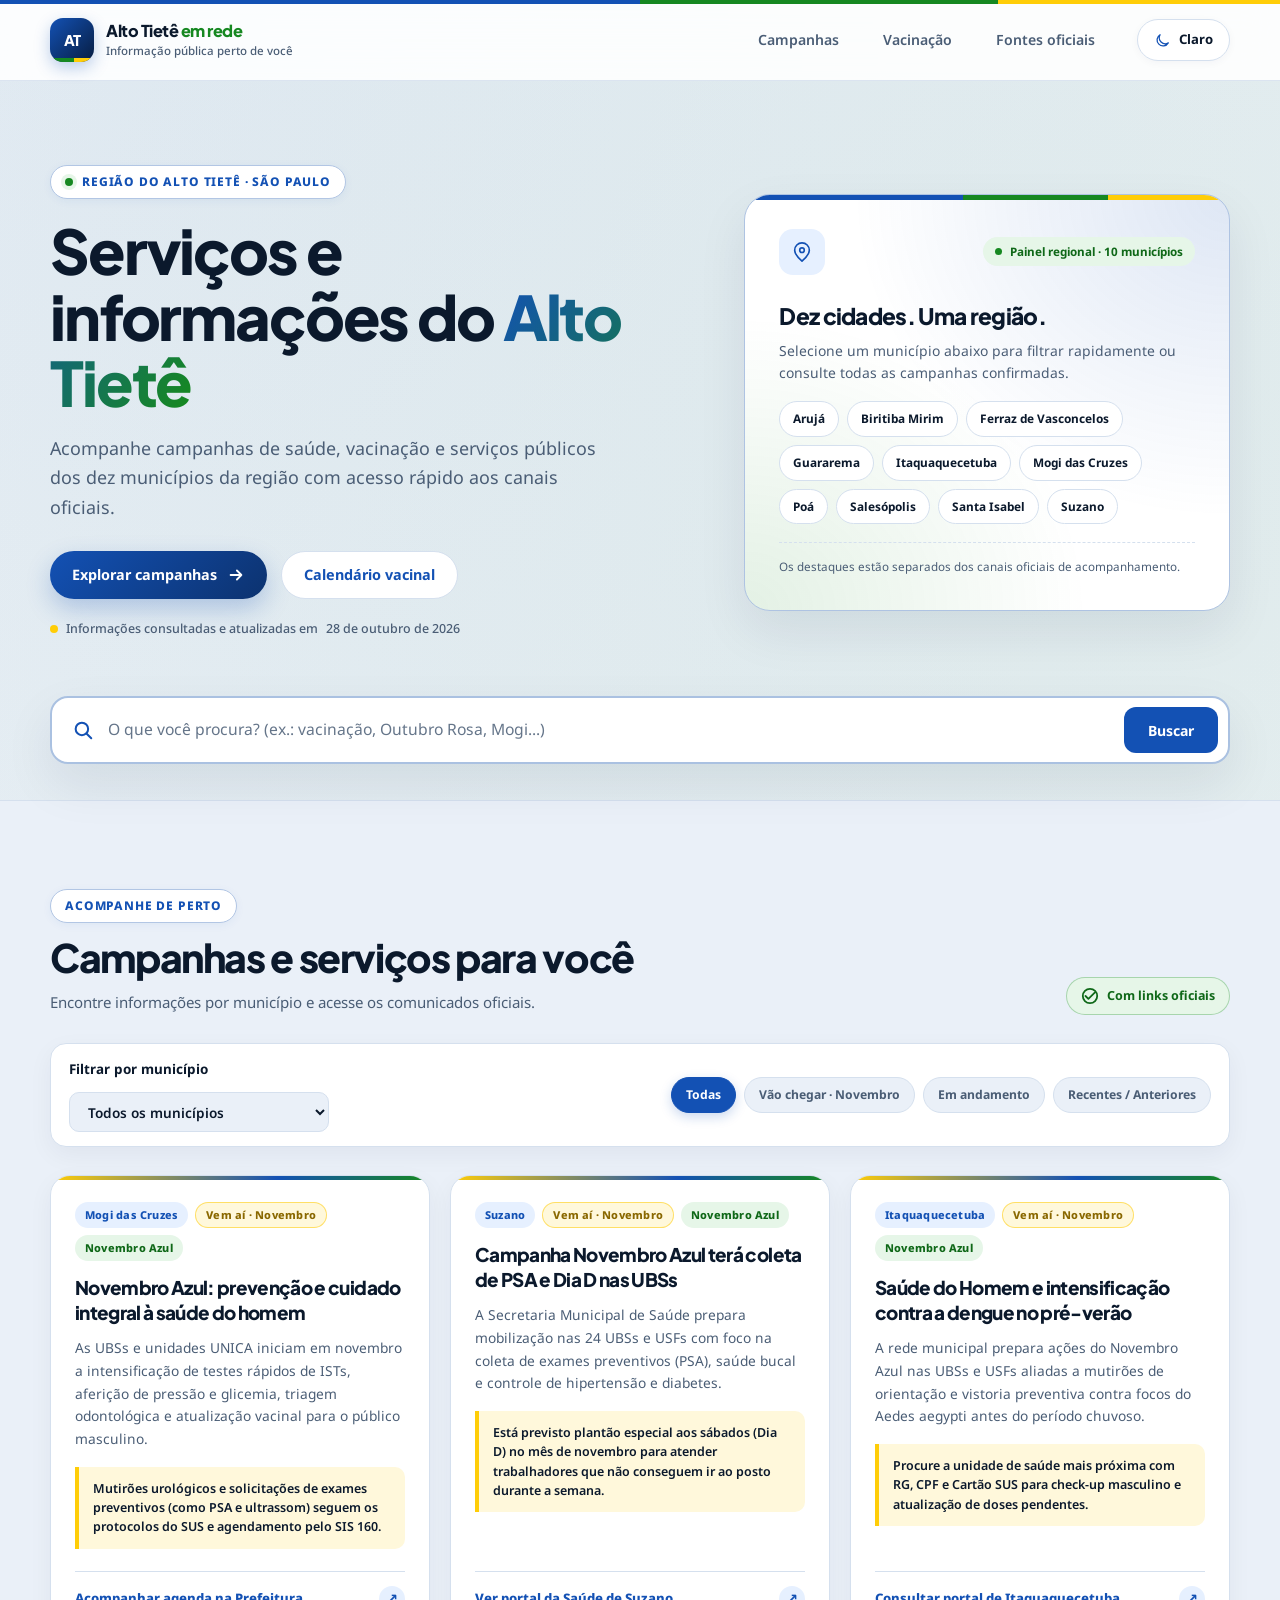
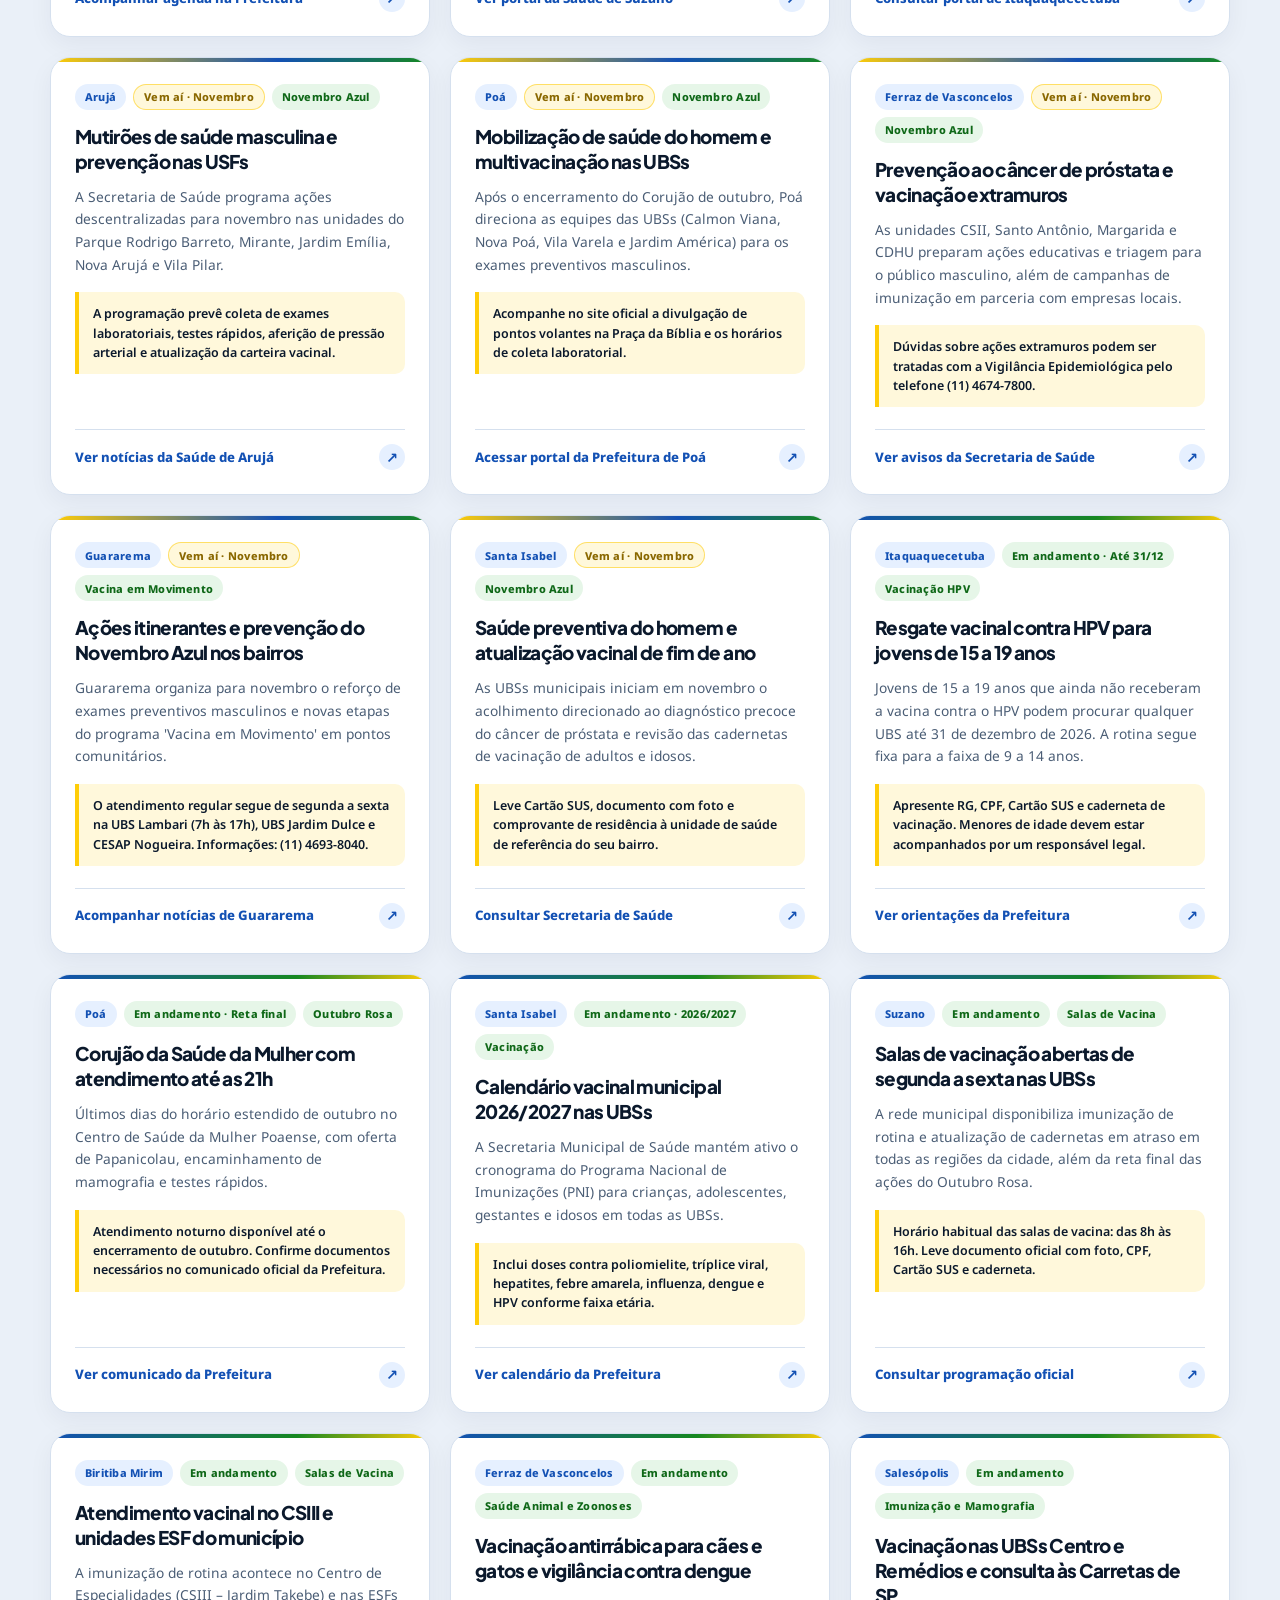
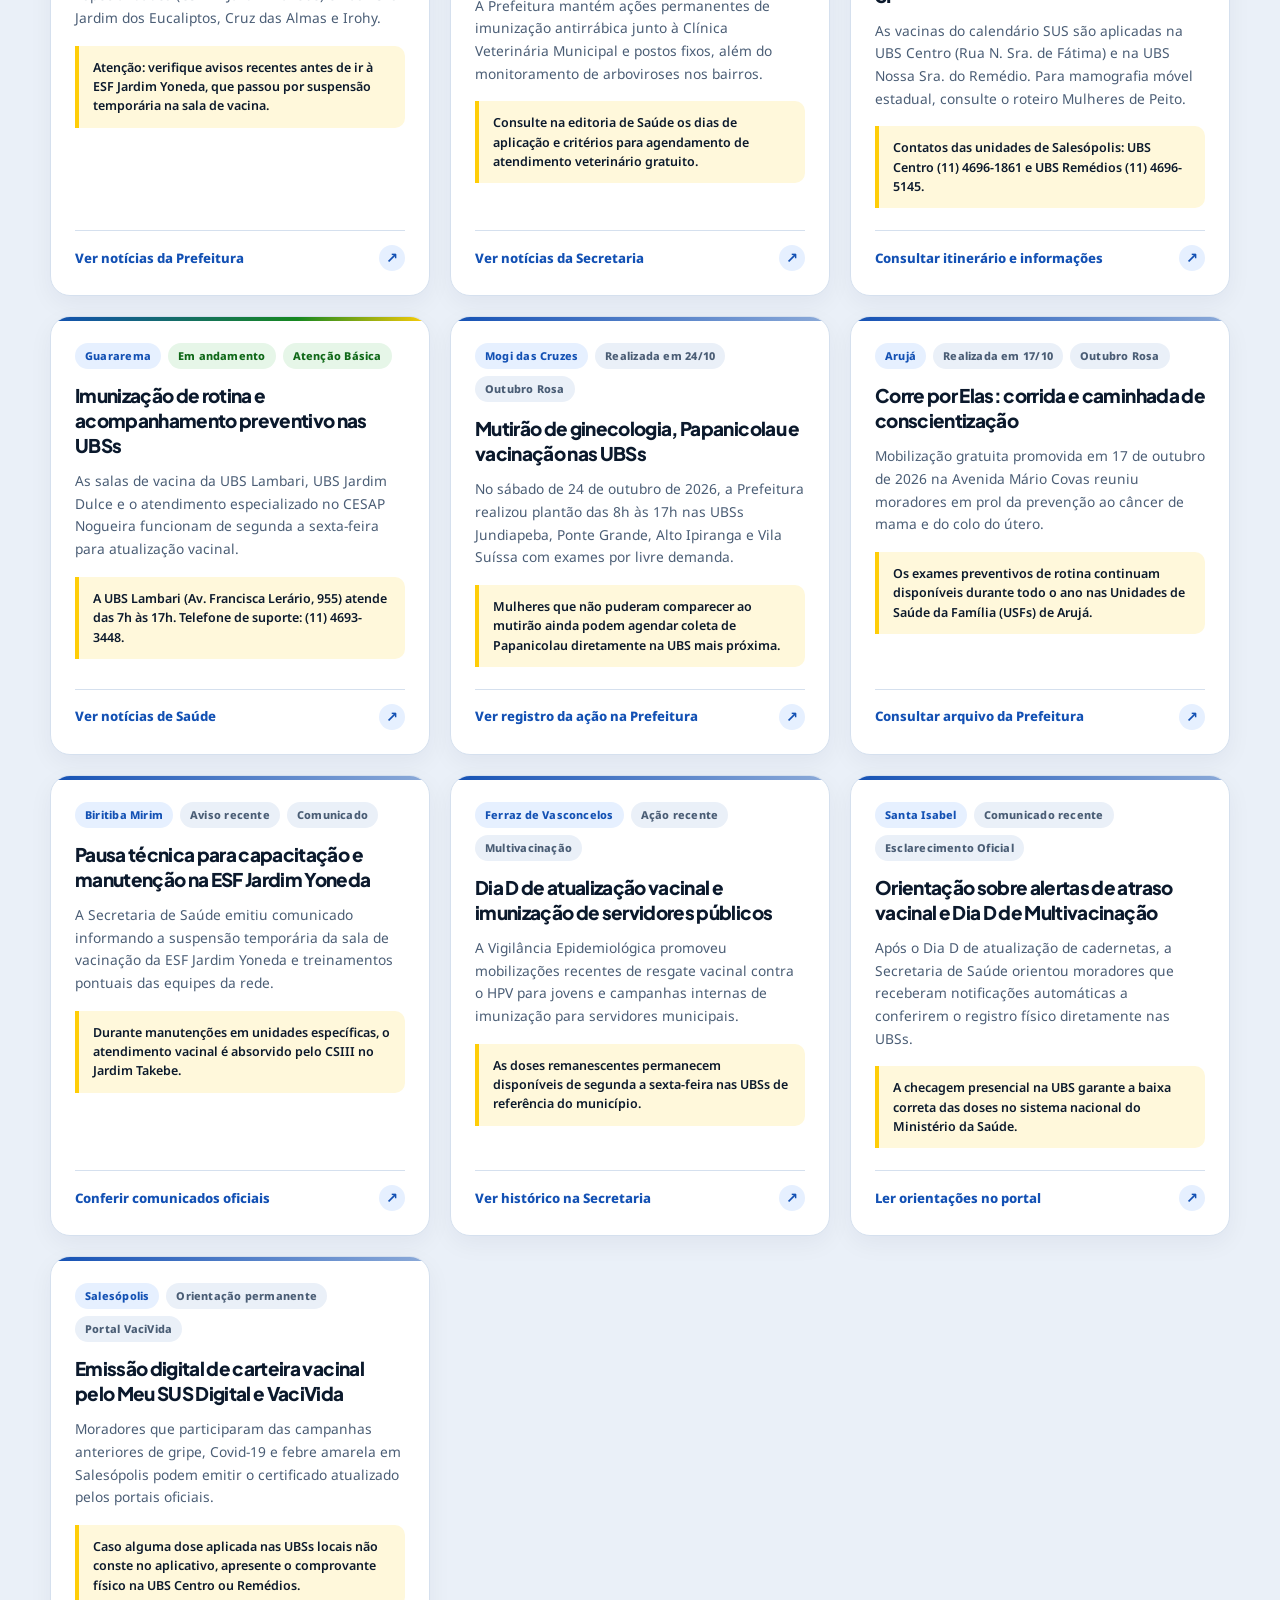
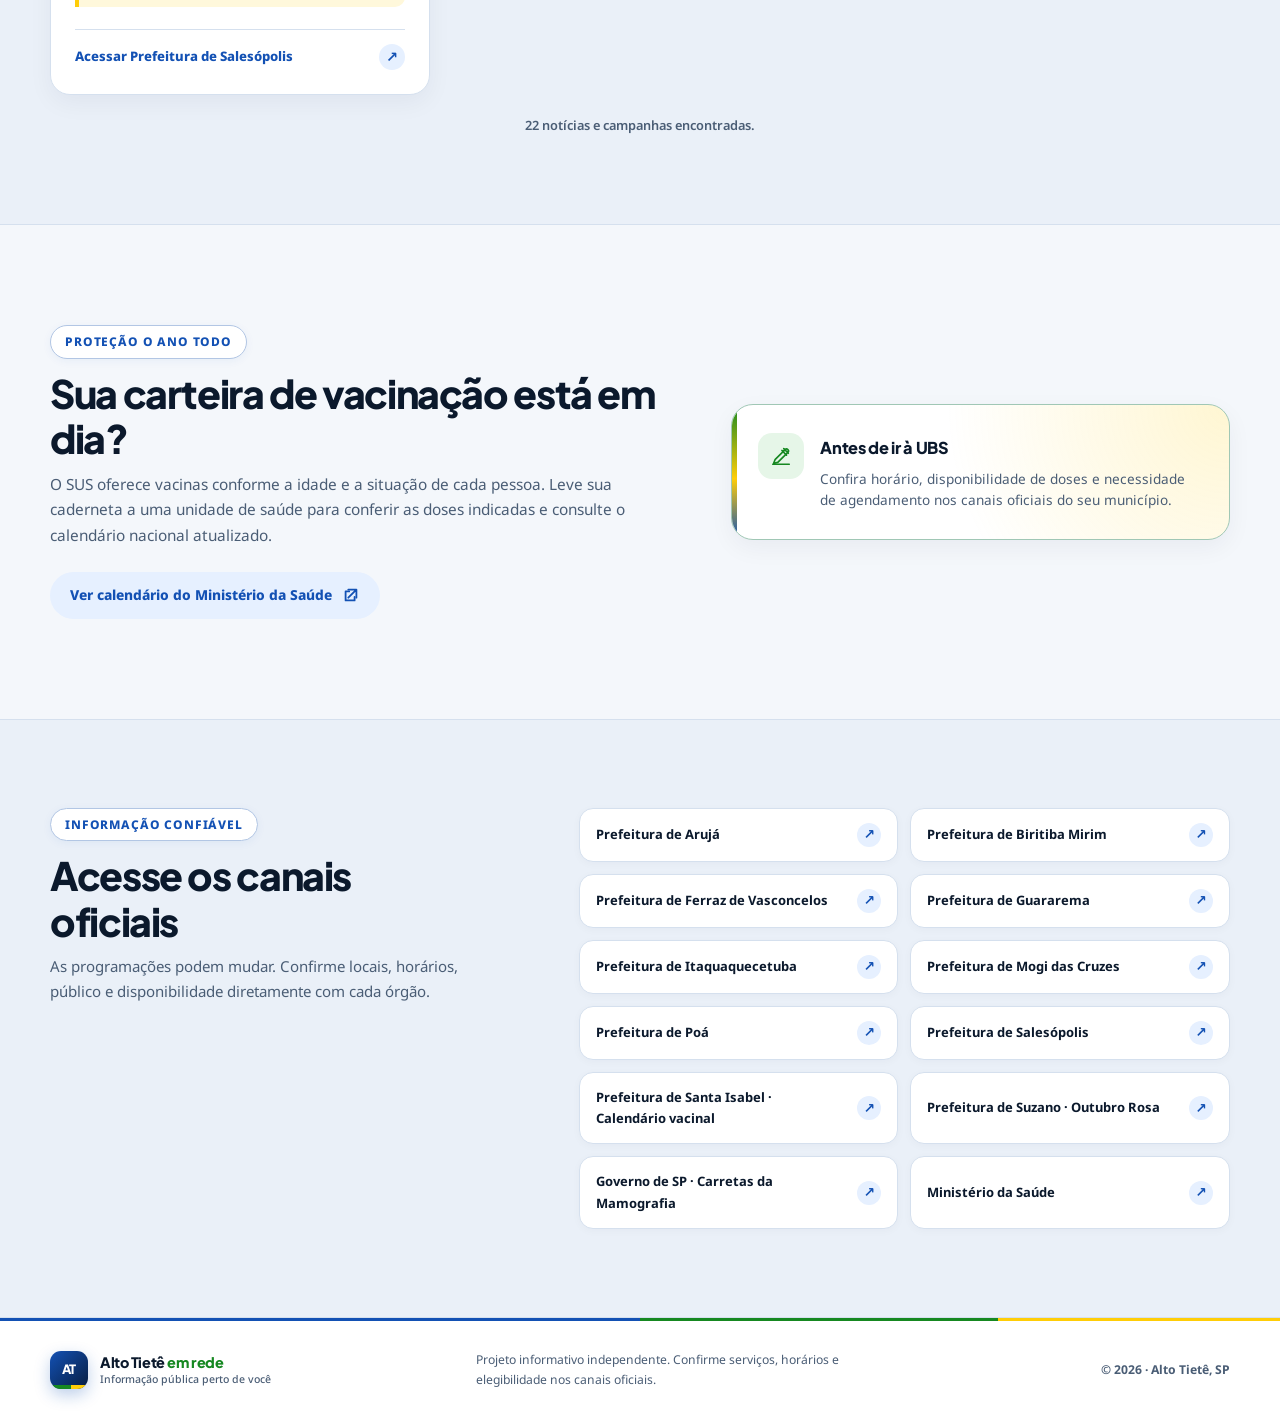
==== commit 056aa757: "Melhoria visual, adição de novas noticias." ====
--- a/index.html
+++ b/index.html
@@ -3,12 +3,12 @@
 <head>
     <meta charset="UTF-8">
     <meta name="viewport" content="width=device-width, initial-scale=1.0">
-    <meta name="theme-color" content="#f8f9fa">
+    <meta name="theme-color" content="#0c326f">
     <meta name="description" content="Acompanhe campanhas de saúde, vacinação e serviços públicos no Alto Tietê com links para fontes oficiais.">
     <title>Alto Tietê em Rede | Campanhas e serviços</title>
     <link rel="preconnect" href="https://fonts.googleapis.com">
     <link rel="preconnect" href="https://fonts.gstatic.com" crossorigin>
-    <link href="https://fonts.googleapis.com/css2?family=Noto+Sans:wght@400;500;600;700;800&display=swap" rel="stylesheet">
+    <link href="https://fonts.googleapis.com/css2?family=Noto+Sans:wght@400;500;600;700&family=Plus+Jakarta+Sans:wght@600;700;800&display=swap" rel="stylesheet">
     <link rel="stylesheet" href="styles.css">
     <script src="script.js" defer></script>
 </head>
@@ -47,13 +47,18 @@
         <section class="hero page-width" aria-labelledby="hero-title">
             <div class="hero-copy">
                 <p class="eyebrow"><span class="status-dot"></span> Região do Alto Tietê · São Paulo</p>
-                <h1 id="hero-title">Serviços e informações do Alto Tietê</h1>
-                <p class="hero-description">Campanhas, vacinação e serviços públicos dos municípios da região.</p>
-                <a class="button button--primary" href="#campanhas">
-                    Explorar campanhas
-                    <svg viewBox="0 0 20 20" aria-hidden="true"><path d="M4 10h12m-5-5 5 5-5 5"></path></svg>
-                </a>
-                <p class="source-date">Informações consultadas em <time datetime="2026-10-16">16 de outubro de 2026</time></p>
+                <h1 id="hero-title">Serviços e informações do <span>Alto Tietê</span></h1>
+                <p class="hero-description">Acompanhe campanhas de saúde, vacinação e serviços públicos dos dez municípios da região com acesso rápido aos canais oficiais.</p>
+                <div class="hero-actions">
+                    <a class="button button--primary" href="#campanhas">
+                        Explorar campanhas
+                        <svg viewBox="0 0 20 20" aria-hidden="true"><path d="M4 10h12m-5-5 5 5-5 5"></path></svg>
+                    </a>
+                    <a class="button button--secondary" href="#vacinacao">
+                        Calendário vacinal
+                    </a>
+                </div>
+                <p class="source-date">Informações consultadas e atualizadas em <time datetime="2026-10-28">28 de outubro de 2026</time></p>
             </div>
 
             <aside class="hero-panel" aria-label="Resumo regional">
@@ -61,36 +66,37 @@
                     <span class="panel-icon" aria-hidden="true">
                         <svg viewBox="0 0 24 24"><path d="M20 10c0 5-8 12-8 12S4 15 4 10a8 8 0 1 1 16 0Z"></path><circle cx="12" cy="10" r="2.5"></circle></svg>
                     </span>
-                    <span class="live-label"><span class="status-dot"></span> Painel regional</span>
+                    <span class="live-label"><span class="status-dot"></span> Painel regional · 10 municípios</span>
                 </div>
                 <p class="hero-panel__title">Dez cidades. Uma região.</p>
-                <p class="hero-panel__text">Consulte campanhas confirmadas e acompanhe as informações oficiais dos municípios.</p>
-                <div class="region-tags" aria-label="Dez municípios do Alto Tietê">
-                    <span>Arujá</span>
-                    <span>Biritiba Mirim</span>
-                    <span>Ferraz de Vasconcelos</span>
-                    <span>Guararema</span>
-                    <span>Itaquaquecetuba</span>
-                    <span>Mogi das Cruzes</span>
-                    <span>Poá</span>
-                    <span>Salesópolis</span>
-                    <span>Santa Isabel</span>
-                    <span>Suzano</span>
-                </div>
-                <p class="hero-panel__footnote">Os destaques estão separados dos canais de acompanhamento.</p>
+                <p class="hero-panel__text">Selecione um município abaixo para filtrar rapidamente ou consulte todas as campanhas confirmadas.</p>
+                <div class="region-tags" role="group" aria-label="Filtrar por município do Alto Tietê">
+                    <button type="button" class="region-tag" data-city="aruja">Arujá</button>
+                    <button type="button" class="region-tag" data-city="biritiba">Biritiba Mirim</button>
+                    <button type="button" class="region-tag" data-city="ferraz">Ferraz de Vasconcelos</button>
+                    <button type="button" class="region-tag" data-city="guararema">Guararema</button>
+                    <button type="button" class="region-tag" data-city="itaqua">Itaquaquecetuba</button>
+                    <button type="button" class="region-tag" data-city="mogi">Mogi das Cruzes</button>
+                    <button type="button" class="region-tag" data-city="poa">Poá</button>
+                    <button type="button" class="region-tag" data-city="salesopolis">Salesópolis</button>
+                    <button type="button" class="region-tag" data-city="santa-isabel">Santa Isabel</button>
+                    <button type="button" class="region-tag" data-city="suzano">Suzano</button>
+                </div>
+                <p class="hero-panel__footnote">Os destaques estão separados dos canais oficiais de acompanhamento.</p>
             </aside>
         </section>
 
         <section class="search-section page-width" aria-label="Buscar campanhas e serviços">
             <form class="search-form" id="campaign-search-form" role="search">
                 <label class="sr-only" for="campaign-search">O que você procura?</label>
-                <input id="campaign-search" name="q" type="search" placeholder="O que você procura?" autocomplete="off">
-                <button type="submit" aria-label="Buscar">
-                    <svg viewBox="0 0 24 24" aria-hidden="true">
+                <span class="search-form__icon" aria-hidden="true">
+                    <svg viewBox="0 0 24 24">
                         <circle cx="10.8" cy="10.8" r="6.8"></circle>
                         <path d="m16 16 5 5"></path>
                     </svg>
-                </button>
+                </span>
+                <input id="campaign-search" name="q" type="search" placeholder="O que você procura? (ex.: vacinação, Outubro Rosa, Mogi...)" autocomplete="off">
+                <button type="submit">Buscar</button>
             </form>
         </section>
 
@@ -109,20 +115,29 @@
                 </header>
 
                 <div class="city-filter">
-                    <label for="city-filter">Filtrar por município</label>
-                    <select id="city-filter" name="municipio">
-                        <option value="todas">Todos os municípios</option>
-                        <option value="aruja">Arujá</option>
-                        <option value="biritiba">Biritiba Mirim</option>
-                        <option value="ferraz">Ferraz de Vasconcelos</option>
-                        <option value="guararema">Guararema</option>
-                        <option value="itaqua">Itaquaquecetuba</option>
-                        <option value="mogi">Mogi das Cruzes</option>
-                        <option value="poa">Poá</option>
-                        <option value="salesopolis">Salesópolis</option>
-                        <option value="santa-isabel">Santa Isabel</option>
-                        <option value="suzano">Suzano</option>
-                    </select>
+                    <div class="city-filter__select-group">
+                        <label for="city-filter">Filtrar por município</label>
+                        <select id="city-filter" name="municipio">
+                            <option value="todas">Todos os municípios</option>
+                            <option value="aruja">Arujá</option>
+                            <option value="biritiba">Biritiba Mirim</option>
+                            <option value="ferraz">Ferraz de Vasconcelos</option>
+                            <option value="guararema">Guararema</option>
+                            <option value="itaqua">Itaquaquecetuba</option>
+                            <option value="mogi">Mogi das Cruzes</option>
+                            <option value="poa">Poá</option>
+                            <option value="salesopolis">Salesópolis</option>
+                            <option value="santa-isabel">Santa Isabel</option>
+                            <option value="suzano">Suzano</option>
+                        </select>
+                    </div>
+
+                    <div class="status-filter" role="group" aria-label="Filtrar por período da notícia">
+                        <button type="button" class="status-pill is-active" data-status="todas" aria-pressed="true">Todas</button>
+                        <button type="button" class="status-pill" data-status="proxima" aria-pressed="false">Vão chegar · Novembro</button>
+                        <button type="button" class="status-pill" data-status="vigente" aria-pressed="false">Em andamento</button>
+                        <button type="button" class="status-pill" data-status="recente" aria-pressed="false">Recentes / Anteriores</button>
+                    </div>
                 </div>
 
                 <div class="campaign-grid" id="campaign-grid" aria-live="polite"></div>
--- a/styles.css
+++ b/styles.css
@@ -1,60 +1,93 @@
 :root {
     color-scheme: light;
-    --page: #f8f9fa;
+    /* Paleta Gov.br + Cores do Brasil (Modo Claro) */
+    --page: #f4f7fb;
     --surface: #ffffff;
-    --surface-soft: #f0f4f8;
-    --surface-tint: #eaf2fa;
-    --text: #1b1b1b;
-    --muted: #555555;
-    --line: #d8e0e8;
+    --surface-soft: #eaf0f8;
+    --surface-tint: #edf4fc;
+    --text: #0b192c;
+    --muted: #4a5d75;
+    --line: #d5e0ee;
+
+    /* Azul Gov.br / Brasil */
     --brand: #1351b4;
-    --brand-strong: #0c326f;
-    --brand-soft: #e8f0fe;
+    --brand-strong: #071d41;
+    --brand-hover: #0c326f;
+    --brand-soft: #e6f0ff;
+
+    /* Verde Brasil */
     --success: #168821;
-    --success-soft: #e6f4ea;
+    --success-strong: #0f6818;
+    --success-soft: #e6f6e8;
+
+    /* Amarelo-Ouro Brasil */
     --accent: #ffcd07;
-    --shadow: 0 22px 60px rgba(24, 52, 68, 0.1);
-    --small-shadow: 0 10px 28px rgba(24, 52, 68, 0.07);
-    --radius: 24px;
+    --accent-strong: #d9ac00;
+    --accent-soft: #fff8db;
+
+    --shadow: 0 20px 50px rgba(7, 29, 65, 0.08);
+    --small-shadow: 0 8px 24px rgba(7, 29, 65, 0.05);
+    --card-hover-shadow: 0 18px 38px rgba(19, 81, 180, 0.13);
+    --radius: 20px;
+    --radius-sm: 12px;
 }
 
 :root[data-theme="dark"] {
     color-scheme: dark;
-    --page: #101a2a;
-    --surface: #17263a;
-    --surface-soft: #1d2e43;
-    --surface-tint: #1b304a;
-    --text: #f0f4fa;
-    --muted: #b4c0d0;
-    --line: #34465e;
-    --brand: #8ab4f8;
-    --brand-strong: #b8d2ff;
-    --brand-soft: #223b5e;
-    --success: #70c080;
-    --success-soft: #1d3c2b;
-    --accent: #ffda54;
-    --shadow: 0 22px 60px rgba(0, 0, 0, 0.25);
-    --small-shadow: 0 10px 28px rgba(0, 0, 0, 0.18);
+    /* Paleta Gov.br + Cores do Brasil (Modo Escuro) */
+    --page: #071120;
+    --surface: #0e1e36;
+    --surface-soft: #132744;
+    --surface-tint: #152c4e;
+    --text: #f0f5fc;
+    --muted: #a9bbd3;
+    --line: #233b5e;
+
+    --brand: #6ca6ff;
+    --brand-strong: #cfe2ff;
+    --brand-hover: #8bb8ff;
+    --brand-soft: #19335a;
+
+    --success: #4ade80;
+    --success-strong: #86efac;
+    --success-soft: #133926;
+
+    --accent: #ffd83d;
+    --accent-strong: #ffe57f;
+    --accent-soft: #382f10;
+
+    --shadow: 0 22px 55px rgba(0, 0, 0, 0.38);
+    --small-shadow: 0 10px 28px rgba(0, 0, 0, 0.25);
+    --card-hover-shadow: 0 18px 40px rgba(0, 0, 0, 0.45);
 }
 
 @media (prefers-color-scheme: dark) {
     :root:not([data-theme="light"]) {
         color-scheme: dark;
-        --page: #101a2a;
-        --surface: #17263a;
-        --surface-soft: #1d2e43;
-        --surface-tint: #1b304a;
-        --text: #f0f4fa;
-        --muted: #b4c0d0;
-        --line: #34465e;
-        --brand: #8ab4f8;
-        --brand-strong: #b8d2ff;
-        --brand-soft: #223b5e;
-        --success: #70c080;
-        --success-soft: #1d3c2b;
-        --accent: #ffda54;
-        --shadow: 0 22px 60px rgba(0, 0, 0, 0.25);
-        --small-shadow: 0 10px 28px rgba(0, 0, 0, 0.18);
+        --page: #071120;
+        --surface: #0e1e36;
+        --surface-soft: #132744;
+        --surface-tint: #152c4e;
+        --text: #f0f5fc;
+        --muted: #a9bbd3;
+        --line: #233b5e;
+
+        --brand: #6ca6ff;
+        --brand-strong: #cfe2ff;
+        --brand-hover: #8bb8ff;
+        --brand-soft: #19335a;
+
+        --success: #4ade80;
+        --success-strong: #86efac;
+        --success-soft: #133926;
+
+        --accent: #ffd83d;
+        --accent-strong: #ffe57f;
+        --accent-soft: #382f10;
+
+        --shadow: 0 22px 55px rgba(0, 0, 0, 0.38);
+        --small-shadow: 0 10px 28px rgba(0, 0, 0, 0.25);
+        --card-hover-shadow: 0 18px 40px rgba(0, 0, 0, 0.45);
     }
 }
 
@@ -69,11 +102,14 @@
 
 body {
     margin: 0;
-    background: var(--page);
+    background:
+        radial-gradient(circle at 12% 0%, color-mix(in srgb, var(--brand) 7%, transparent), transparent 38%),
+        radial-gradient(circle at 88% 8%, color-mix(in srgb, var(--success) 6%, transparent), transparent 34%),
+        var(--page);
     color: var(--text);
-    font-family: "DM Sans", system-ui, -apple-system, BlinkMacSystemFont, "Segoe UI", sans-serif;
+    font-family: "Noto Sans", system-ui, -apple-system, BlinkMacSystemFont, "Segoe UI", sans-serif;
     line-height: 1.65;
-    transition: background-color 0.2s ease, color 0.2s ease;
+    transition: background-color 0.25s ease, color 0.25s ease;
 }
 
 button,
@@ -87,1274 +123,17 @@
 }
 
 button,
-input {
+input,
+select {
     font: inherit;
 }
 
 a:focus-visible,
 button:focus-visible,
-select:focus-visible {
+select:focus-visible,
+input:focus-visible {
     outline: 3px solid var(--accent);
-    outline-offset: 4px;
-}
-
-.page-width {
-    width: min(1160px, calc(100% - 48px));
-    margin-inline: auto;
-}
-
-.skip-link {
-    position: fixed;
-    top: 12px;
-    left: 12px;
-    z-index: 100;
-    padding: 10px 14px;
-    transform: translateY(-160%);
-    border-radius: 10px;
-    background: var(--surface);
-    color: var(--text);
-    box-shadow: var(--small-shadow);
-}
-
-.skip-link:focus {
-    transform: translateY(0);
-}
-
-.site-header {
-    position: sticky;
-    top: 0;
-    z-index: 20;
-    border-bottom: 1px solid color-mix(in srgb, var(--line) 78%, transparent);
-    background: color-mix(in srgb, var(--page) 90%, transparent);
-    backdrop-filter: blur(18px);
-}
-
-.site-header::before {
-    position: absolute;
-    inset: 0 0 auto;
-    height: 3px;
-    background: linear-gradient(90deg, #1351b4 0 68%, #168821 68% 86%, #ffcd07 86%);
-    content: "";
-}
-
-.header-inner {
-    min-height: 82px;
-    display: flex;
-    align-items: center;
-    justify-content: space-between;
-    gap: 28px;
-}
-
-.brand {
-    display: inline-flex;
-    align-items: center;
-    gap: 11px;
-    flex: 0 0 auto;
-}
-
-.brand-mark {
-    display: grid;
-    width: 43px;
-    height: 43px;
-    place-items: center;
-    border-radius: 14px;
-    background: var(--brand);
-    color: #fff;
-    font-family: Manrope, sans-serif;
-    font-size: 0.88rem;
-    font-weight: 800;
-    letter-spacing: -0.06em;
-}
-
-.brand-copy {
-    display: grid;
-    line-height: 1.35;
-}
-
-.brand-copy strong {
-    font-family: Manrope, sans-serif;
-    font-size: 0.94rem;
-    font-weight: 800;
-    letter-spacing: -0.04em;
-}
-
-.brand-copy strong span {
-    color: var(--success);
-}
-
-.brand-copy small {
-    margin-top: 2px;
-    color: var(--muted);
-    font-size: 0.68rem;
-}
-
-.main-nav {
-    display: flex;
-    align-items: center;
-    justify-content: center;
-    gap: clamp(18px, 3vw, 38px);
-    margin-left: auto;
-}
-
-.main-nav a {
-    color: var(--muted);
-    font-size: 0.86rem;
-    font-weight: 600;
-    transition: color 0.2s ease;
-}
-
-.main-nav a:hover {
-    color: var(--brand);
-}
-
-.theme-toggle {
-    display: inline-flex;
-    align-items: center;
-    justify-content: center;
-    gap: 8px;
-    min-height: 42px;
-    padding: 0 14px;
-    border: 1px solid var(--line);
-    border-radius: 999px;
-    background: var(--surface);
-    color: var(--text);
-    cursor: pointer;
-    font-size: 0.8rem;
-    font-weight: 700;
-    transition: border-color 0.2s ease, transform 0.2s ease;
-}
-
-.theme-toggle:hover {
-    transform: translateY(-1px);
-    border-color: var(--brand);
-}
-
-.theme-icon {
-    width: 17px;
-    height: 17px;
-    fill: none;
-    stroke: currentColor;
-    stroke-linecap: round;
-    stroke-linejoin: round;
-    stroke-width: 1.7;
-}
-
-.theme-icon--sun {
-    display: none;
-}
-
-:root[data-theme="dark"] .theme-icon--sun {
-    display: block;
-}
-
-:root[data-theme="dark"] .theme-icon--moon {
-    display: none;
-}
-
-@media (prefers-color-scheme: dark) {
-    :root:not([data-theme="light"]) .theme-icon--sun {
-        display: block;
-    }
-
-    :root:not([data-theme="light"]) .theme-icon--moon {
-        display: none;
-    }
-}
-
-.hero {
-    display: grid;
-    grid-template-columns: minmax(0, 1.12fr) minmax(320px, 0.88fr);
-    align-items: center;
-    gap: clamp(44px, 8vw, 104px);
-    padding-block: clamp(76px, 10vw, 128px) clamp(82px, 10vw, 120px);
-}
-
-.hero-copy {
-    max-width: 640px;
-}
-
-.eyebrow {
-    display: flex;
-    align-items: center;
-    gap: 9px;
-    margin: 0 0 17px;
-    color: var(--brand);
-    font-size: 0.76rem;
-    font-weight: 800;
-    letter-spacing: 0.09em;
-    text-transform: uppercase;
-}
-
-.status-dot {
-    width: 8px;
-    height: 8px;
-    flex: 0 0 auto;
-    border-radius: 50%;
-    background: var(--success);
-    box-shadow: 0 0 0 4px var(--success-soft);
-}
-
-h1,
-h2,
-h3,
-p {
-    margin-top: 0;
-}
-
-h1,
-h2,
-h3 {
-    font-family: Manrope, "DM Sans", sans-serif;
-    letter-spacing: -0.055em;
-}
-
-h1 {
-    max-width: 670px;
-    margin-bottom: 20px;
-    font-size: clamp(2.7rem, 6.3vw, 5.2rem);
-    font-weight: 800;
-    line-height: 1.06;
-}
-
-h1 span {
-    color: var(--brand);
-}
-
-.hero-description {
-    max-width: 570px;
-    margin-bottom: 28px;
-    color: var(--muted);
-    font-size: clamp(1rem, 1.6vw, 1.12rem);
-}
-
-.button {
-    display: inline-flex;
-    min-height: 50px;
-    align-items: center;
-    justify-content: center;
-    gap: 12px;
-    padding: 0 21px;
-    border-radius: 12px;
-    font-size: 0.88rem;
-    font-weight: 700;
-    transition: transform 0.2s ease, background-color 0.2s ease;
-}
-
-.button:hover {
-    transform: translateY(-2px);
-}
-
-.button--primary {
-    background: var(--brand);
-    color: #fff;
-}
-
-.button--primary:hover {
-    background: var(--brand-strong);
-}
-
-.button svg,
-.text-link svg {
-    width: 18px;
-    height: 18px;
-    fill: none;
-    stroke: currentColor;
-    stroke-linecap: round;
-    stroke-linejoin: round;
-    stroke-width: 1.8;
-}
-
-.source-date {
-    margin: 15px 0 0;
-    color: var(--muted);
-    font-size: 0.75rem;
-}
-
-.hero-panel {
-    position: relative;
-    isolation: isolate;
-    overflow: hidden;
-    padding: clamp(24px, 4vw, 36px);
-    border: 1px solid color-mix(in srgb, var(--brand) 15%, var(--line));
-    border-radius: 30px;
-    background:
-        radial-gradient(ellipse at 100% 0%, color-mix(in srgb, var(--brand) 17%, transparent), transparent 48%),
-        var(--surface);
-    box-shadow: var(--shadow);
-}
-
-.hero-panel::after {
-    position: absolute;
-    z-index: -1;
-    right: -65px;
-    bottom: -145px;
-    width: 250px;
-    height: 250px;
-    border: 1px solid color-mix(in srgb, var(--brand) 16%, transparent);
-    border-radius: 50%;
-    content: "";
-}
-
-.hero-panel__top {
-    display: flex;
-    align-items: center;
-    justify-content: space-between;
-    gap: 14px;
-}
-
-.panel-icon,
-.reminder-icon {
-    display: grid;
-    width: 48px;
-    height: 48px;
-    flex: 0 0 auto;
-    place-items: center;
-    border-radius: 15px;
-    background: var(--brand-soft);
-    color: var(--brand);
-}
-
-.panel-icon svg,
-.reminder-icon svg {
-    width: 23px;
-    height: 23px;
-    fill: none;
-    stroke: currentColor;
-    stroke-linecap: round;
-    stroke-linejoin: round;
-    stroke-width: 1.7;
-}
-
-.live-label {
-    display: inline-flex;
-    align-items: center;
-    gap: 9px;
-    color: var(--muted);
-    font-size: 0.73rem;
-    font-weight: 700;
-}
-
-.live-label .status-dot {
-    width: 7px;
-    height: 7px;
-}
-
-.hero-panel__title {
-    margin: 28px 0 8px;
-    font-family: Manrope, sans-serif;
-    font-size: 1.48rem;
-    font-weight: 800;
-    letter-spacing: -0.05em;
-}
-
-.hero-panel__text {
-    max-width: 370px;
-    margin-bottom: 22px;
-    color: var(--muted);
-    font-size: 0.9rem;
-}
-
-.region-tags {
-    display: flex;
-    flex-wrap: wrap;
-    gap: 8px;
-}
-
-.region-tags span {
-    padding: 7px 11px;
-    border: 1px solid var(--line);
-    border-radius: 999px;
-    background: color-mix(in srgb, var(--surface) 70%, transparent);
-    color: var(--text);
-    font-size: 0.69rem;
-    font-weight: 700;
-}
-
-.hero-panel__footnote {
-    margin: 18px 0 0;
-    color: var(--muted);
-    font-size: 0.7rem;
-}
-
-.campaigns-section {
-    padding-block: clamp(66px, 8vw, 100px);
-    background: var(--surface-soft);
-}
-
-.section-heading {
-    display: flex;
-    align-items: flex-end;
-    justify-content: space-between;
-    gap: 28px;
-    margin-bottom: 28px;
-}
-
-.section-heading .eyebrow,
-.sources-inner .eyebrow,
-.vaccine-copy .eyebrow {
-    margin-bottom: 10px;
-}
-
-.section-heading h2,
-.vaccine-copy h2,
-.sources-inner h2 {
-    margin-bottom: 10px;
-    font-size: clamp(1.9rem, 4vw, 2.75rem);
-    font-weight: 800;
-    line-height: 1.17;
-}
-
-.section-description {
-    max-width: 640px;
-    margin-bottom: 0;
-    color: var(--muted);
-    font-size: 0.91rem;
-}
-
-.verified-note {
-    display: inline-flex;
-    align-items: center;
-    gap: 8px;
-    flex: 0 0 auto;
-    padding-bottom: 4px;
-    color: var(--brand);
-    font-size: 0.77rem;
-    font-weight: 700;
-}
-
-.verified-note svg {
-    width: 19px;
-    height: 19px;
-    fill: none;
-    stroke: currentColor;
-    stroke-linecap: round;
-    stroke-linejoin: round;
-    stroke-width: 1.7;
-}
-
-.city-filter {
-    display: flex;
-    flex-wrap: wrap;
-    align-items: center;
-    gap: 12px;
-    margin-bottom: 24px;
-}
-
-.city-filter label {
-    color: var(--text);
-    font-size: 0.78rem;
-    font-weight: 700;
-}
-
-.city-filter select {
-    min-width: min(100%, 300px);
-    min-height: 42px;
-    padding: 0 38px 0 13px;
-    border: 1px solid var(--line);
-    border-radius: 8px;
-    background: var(--surface);
-    color: var(--text);
-    cursor: pointer;
-    font-size: 0.82rem;
-    font-weight: 600;
-}
-
-.city-filter select:hover {
-    border-color: var(--brand);
-}
-
-.campaign-grid {
-    display: grid;
-    grid-template-columns: repeat(3, minmax(0, 1fr));
-    align-items: stretch;
-    gap: 18px;
-}
-
-.campaign-card {
-    display: flex;
-    min-height: 100%;
-    flex-direction: column;
-    padding: 24px;
-    border: 1px solid var(--line);
-    border-radius: var(--radius);
-    background: var(--surface);
-    box-shadow: var(--small-shadow);
-    animation: card-enter 0.24s ease both;
-}
-
-@keyframes card-enter {
-    from {
-        opacity: 0;
-        transform: translateY(7px);
-    }
-
-    to {
-        opacity: 1;
-        transform: translateY(0);
-    }
-}
-
-.card-meta {
-    display: flex;
-    flex-wrap: wrap;
-    align-items: center;
-    gap: 8px;
-    margin-bottom: 18px;
-}
-
-.card-city,
-.card-category {
-    display: inline-flex;
-    align-items: center;
-    min-height: 27px;
-    padding: 0 10px;
-    border-radius: 999px;
-    background: var(--brand-soft);
-    color: var(--brand-strong);
-    font-size: 0.66rem;
-    font-weight: 800;
-}
-
-.card-category {
-    background: var(--surface-soft);
-    color: var(--muted);
-}
-
-.campaign-card h3 {
-    margin-bottom: 11px;
-    font-size: 1.23rem;
-    font-weight: 800;
-    line-height: 1.32;
-}
-
-.campaign-card__summary {
-    margin-bottom: 16px;
-    color: var(--muted);
-    font-size: 0.84rem;
-    line-height: 1.7;
-}
-
-.campaign-card__detail {
-    margin: 0 0 20px;
-    padding: 12px 14px;
-    border-left: 3px solid var(--accent);
-    border-radius: 0 10px 10px 0;
-    background: color-mix(in srgb, var(--accent) 12%, var(--surface));
-    color: var(--text);
-    font-size: 0.76rem;
-    font-weight: 600;
-    line-height: 1.55;
-}
-
-.campaign-card__link {
-    display: inline-flex;
-    align-items: center;
-    gap: 8px;
-    width: fit-content;
-    margin-top: auto;
-    color: var(--brand);
-    font-size: 0.78rem;
-    font-weight: 800;
-}
-
-.campaign-card__link:hover {
-    color: var(--brand-strong);
-    text-decoration: underline;
-    text-underline-offset: 3px;
-}
-
-.campaign-card__link span {
-    font-size: 1rem;
-}
-
-.results-count {
-    margin: 16px 2px 0;
-    color: var(--muted);
-    font-size: 0.73rem;
-}
-
-.vaccine-section {
-    display: grid;
-    grid-template-columns: minmax(0, 1fr) minmax(300px, 0.76fr);
-    align-items: center;
-    gap: clamp(36px, 8vw, 100px);
-    padding-block: clamp(68px, 9vw, 112px);
-}
-
-.vaccine-copy {
-    max-width: 650px;
-}
-
-.vaccine-copy > p:not(.eyebrow) {
-    max-width: 620px;
-    margin-bottom: 20px;
-    color: var(--muted);
-    font-size: 0.92rem;
-}
-
-.text-link {
-    display: inline-flex;
-    align-items: center;
-    gap: 8px;
-    color: var(--brand);
-    font-size: 0.83rem;
-    font-weight: 800;
-}
-
-.text-link:hover {
-    text-decoration: underline;
-    text-underline-offset: 4px;
-}
-
-.vaccine-reminder {
-    display: flex;
-    align-items: flex-start;
-    gap: 16px;
-    padding: 23px;
-    border: 1px solid color-mix(in srgb, var(--brand) 19%, var(--line));
-    border-radius: 20px;
-    background: var(--surface-tint);
-}
-
-.vaccine-reminder strong {
-    display: block;
-    margin: 1px 0 5px;
-    font-family: Manrope, sans-serif;
-    font-size: 0.94rem;
-    letter-spacing: -0.03em;
-}
-
-.vaccine-reminder p {
-    margin: 0;
-    color: var(--muted);
-    font-size: 0.8rem;
-    line-height: 1.6;
-}
-
-.sources-section {
-    padding-block: clamp(56px, 7vw, 82px);
-    background: var(--surface-soft);
-}
-
-.sources-inner {
-    display: grid;
-    grid-template-columns: minmax(0, 0.9fr) minmax(300px, 1fr);
-    align-items: center;
-    gap: clamp(36px, 8vw, 100px);
-}
-
-.sources-inner h2 {
-    max-width: 430px;
-}
-
-.source-links {
-    display: grid;
-    grid-template-columns: repeat(2, minmax(0, 1fr));
-    gap: 10px;
-}
-
-.source-links a {
-    display: flex;
-    align-items: center;
-    justify-content: space-between;
-    gap: 18px;
-    padding: 13px 16px;
-    border: 1px solid var(--line);
-    border-radius: 12px;
-    background: var(--surface);
-    color: var(--text);
-    font-size: 0.79rem;
-    font-weight: 700;
-    transition: border-color 0.2s ease, color 0.2s ease, transform 0.2s ease;
-}
-
-.source-links a:hover {
-    transform: translateX(2px);
-    border-color: var(--brand);
-    color: var(--brand);
-}
-
-.source-links a span {
-    color: var(--brand);
-    font-size: 1rem;
-}
-
-.site-footer {
-    padding-block: 27px;
-    background: var(--surface);
-}
-
-.footer-inner {
-    display: flex;
-    align-items: center;
-    justify-content: space-between;
-    gap: 24px;
-}
-
-.brand--footer .brand-mark {
-    width: 37px;
-    height: 37px;
-    border-radius: 12px;
-    font-size: 0.77rem;
-}
-
-.brand--footer .brand-copy strong {
-    font-size: 0.83rem;
-}
-
-.brand--footer .brand-copy small {
-    font-size: 0.62rem;
-}
-
-.footer-inner > p,
-.footer-year {
-    margin: 0;
-    color: var(--muted);
-    font-size: 0.69rem;
-}
-
-.footer-inner > p {
-    max-width: 380px;
-}
-
-.footer-year {
-    flex: 0 0 auto;
-}
-
-@media (max-width: 900px) {
-    .hero {
-        grid-template-columns: minmax(0, 1fr) minmax(280px, 0.85fr);
-        gap: 38px;
-    }
-
-    .campaign-grid {
-        grid-template-columns: repeat(2, minmax(0, 1fr));
-    }
-
-    .campaign-card:last-child:nth-child(odd) {
-        grid-column: 1 / -1;
-    }
-
-    .vaccine-section,
-    .sources-inner {
-        gap: 38px;
-    }
-}
-
-@media (max-width: 700px) {
-    .page-width {
-        width: min(100% - 36px, 540px);
-    }
-
-    .header-inner {
-        min-height: 72px;
-        flex-wrap: wrap;
-        gap: 12px;
-        padding-block: 12px;
-    }
-
-    .brand {
-        gap: 9px;
-    }
-
-    .brand-mark {
-        width: 39px;
-        height: 39px;
-    }
-
-    .brand-copy strong {
-        font-size: 0.87rem;
-    }
-
-    .brand-copy small {
-        font-size: 0.62rem;
-    }
-
-    .main-nav {
-        order: 3;
-        width: 100%;
-        justify-content: space-between;
-        gap: 12px;
-        padding-top: 7px;
-        border-top: 1px solid var(--line);
-    }
-
-    .main-nav a {
-        font-size: 0.75rem;
-    }
-
-    .theme-toggle {
-        min-height: 38px;
-        padding-inline: 11px;
-    }
-
-    .hero {
-        grid-template-columns: 1fr;
-        gap: 36px;
-        padding-block: 65px 74px;
-    }
-
-    .hero-panel {
-        max-width: 520px;
-    }
-
-    .section-heading {
-        align-items: flex-start;
-        flex-direction: column;
-        gap: 12px;
-    }
-
-    .verified-note {
-        padding-bottom: 0;
-    }
-
-    .campaigns-section {
-        padding-block: 62px;
-    }
-
-    .vaccine-section,
-    .sources-inner {
-        grid-template-columns: 1fr;
-        gap: 28px;
-        padding-block: 65px;
-    }
-
-    .source-links {
-        grid-template-columns: 1fr;
-    }
-
-    .sources-section {
-        padding-block: 58px;
-    }
-
-    .footer-inner {
-        align-items: flex-start;
-        flex-direction: column;
-        gap: 15px;
-    }
-}
-
-@media (max-width: 480px) {
-    .page-width {
-        width: calc(100% - 32px);
-    }
-
-    .hero {
-        padding-top: 55px;
-    }
-
-    h1 {
-        font-size: clamp(2.5rem, 12vw, 3.5rem);
-    }
-
-    .hero-description {
-        font-size: 0.96rem;
-    }
-
-    .campaign-grid {
-        grid-template-columns: 1fr;
-    }
-
-    .campaign-card:last-child:nth-child(odd) {
-        grid-column: auto;
-    }
-
-    .campaign-card {
-        padding: 21px;
-    }
-
-    .city-filter {
-        align-items: stretch;
-        flex-direction: column;
-        gap: 7px;
-    }
-
-    .city-filter select {
-        width: 100%;
-    }
-
-    .vaccine-reminder {
-        padding: 18px;
-    }
-}
-
-@media (prefers-reduced-motion: reduce) {
-    *,
-    *::before,
-    *::after {
-        scroll-behavior: auto !important;
-        animation-duration: 0.01ms !important;
-        animation-iteration-count: 1 !important;
-        transition-duration: 0.01ms !important;
-    }
-}
-
-body {
-    --page: #ffffff;
-    --surface: #ffffff;
-    --surface-soft: #f8f8f8;
-    --surface-tint: #f3f7fc;
-    --text: #1b1b1b;
-    --muted: #555555;
-    --line: #d0d0d0;
-    --brand: #1351b4;
-    --brand-strong: #0c326f;
-    --brand-soft: #eef4fc;
-    --success: #168821;
-    --success-soft: #eaf5ec;
-    --accent: #ffcd07;
-    font-family: "Noto Sans", Arial, sans-serif;
-    background: var(--surface);
-}
-
-:root[data-theme="dark"] body {
-    --page: #101a2a;
-    --surface: #17263a;
-    --surface-soft: #1d2e43;
-    --surface-tint: #1b304a;
-    --text: #f0f4fa;
-    --muted: #b4c0d0;
-    --line: #34465e;
-    --brand: #8ab4f8;
-    --brand-strong: #b8d2ff;
-    --brand-soft: #223b5e;
-    --success: #70c080;
-    --success-soft: #1d3c2b;
-    --accent: #ffda54;
-}
-
-@media (prefers-color-scheme: dark) {
-    :root:not([data-theme="light"]) body {
-        --page: #101a2a;
-        --surface: #17263a;
-        --surface-soft: #1d2e43;
-        --surface-tint: #1b304a;
-        --text: #f0f4fa;
-        --muted: #b4c0d0;
-        --line: #34465e;
-        --brand: #8ab4f8;
-        --brand-strong: #b8d2ff;
-        --brand-soft: #223b5e;
-        --success: #70c080;
-        --success-soft: #1d3c2b;
-        --accent: #ffda54;
-    }
-}
-
-.site-header {
-    background: var(--surface);
-    backdrop-filter: none;
-}
-
-.site-header::before {
-    height: 2px;
-}
-
-.header-inner {
-    min-height: 74px;
-}
-
-.brand-mark {
-    border-radius: 0;
-    background: transparent;
-    color: var(--brand);
-    font-size: 1.55rem;
-    letter-spacing: -0.09em;
-}
-
-.brand-copy strong {
-    font-size: 1rem;
-    letter-spacing: -0.05em;
-}
-
-.brand-copy small {
-    font-size: 0.65rem;
-}
-
-.main-nav a {
-    color: var(--brand);
-}
-
-.hero {
-    display: block;
-    padding-block: 30px 8px;
-}
-
-.hero-copy {
-    max-width: none;
-}
-
-.hero-copy .eyebrow,
-.hero-copy .button,
-.hero-copy .source-date,
-.hero-panel {
-    display: none;
-}
-
-.hero-copy h1 {
-    max-width: none;
-    margin: 0;
-    font-family: "Noto Sans", Arial, sans-serif;
-    font-size: clamp(1.45rem, 3vw, 1.75rem);
-    font-weight: 400;
-    letter-spacing: -0.045em;
-    line-height: 1.35;
-}
-
-.hero-description {
-    margin: 4px 0 0;
-    color: var(--muted);
-    font-size: 0.88rem;
-}
-
-.search-section {
-    margin-block: 28px 20px;
-}
-
-.search-form {
-    display: flex;
-    min-height: 78px;
-    align-items: center;
-    padding: 10px 12px 10px 20px;
-    border: 1px solid #e2e2e2;
-    border-radius: 3px;
-    background: var(--surface);
-    box-shadow: 0 2px 8px rgba(0, 0, 0, 0.12);
-}
-
-.search-form input {
-    width: 100%;
-    min-width: 0;
-    min-height: 52px;
-    border: 0;
-    outline: 0;
-    background: transparent;
-    color: var(--text);
-    font-size: 1rem;
-}
-
-.search-form input::placeholder {
-    color: #555;
-    font-style: italic;
-    opacity: 1;
-}
-
-.search-form input:focus-visible {
-    outline: 2px solid var(--brand);
-    outline-offset: 1px;
-}
-
-.search-form button {
-    display: grid;
-    width: 48px;
-    height: 48px;
-    flex: 0 0 auto;
-    place-items: center;
-    border: 0;
-    border-radius: 3px;
-    background: transparent;
-    color: var(--brand);
-    cursor: pointer;
-}
-
-.search-form button:hover {
-    background: var(--brand-soft);
-}
-
-.search-form button svg {
-    width: 24px;
-    height: 24px;
-    fill: none;
-    stroke: currentColor;
-    stroke-linecap: round;
-    stroke-width: 2.3;
-}
-
-.campaigns-section {
-    padding-block: 12px 62px;
-    background: var(--surface);
-}
-
-.section-heading {
-    justify-content: center;
-    margin-bottom: 24px;
-    text-align: center;
-}
-
-.section-heading > div {
-    width: 100%;
-}
-
-.section-heading .eyebrow,
-.verified-note {
-    display: none;
-}
-
-.section-heading h2,
-.vaccine-copy h2,
-.sources-inner h2 {
-    margin-bottom: 8px;
-    font-family: "Noto Sans", Arial, sans-serif;
-    font-size: clamp(1.65rem, 3.3vw, 2.05rem);
-    font-weight: 500;
-    letter-spacing: -0.045em;
-}
-
-.section-description {
-    margin-inline: auto;
-    font-size: 0.85rem;
-}
-
-.city-filter {
-    display: flex;
-    justify-content: center;
-    gap: 12px;
-    margin: 0 0 24px;
-    padding-top: 16px;
-    border-top: 1px solid var(--line);
-}
-
-.city-filter label {
-    color: var(--text);
-    font-size: 0.73rem;
-    font-weight: 700;
-    text-transform: uppercase;
-}
-
-.city-filter select {
-    min-height: 38px;
-    border-radius: 3px;
-    font-size: 0.78rem;
-}
-
-.campaign-grid {
-    grid-template-columns: repeat(2, minmax(0, 1fr));
-    gap: 20px;
-}
-
-.campaign-card {
-    min-height: 250px;
-    padding: 22px 24px;
-    border-radius: 3px;
-    background: var(--surface);
-    box-shadow: 0 2px 9px rgba(0, 0, 0, 0.09);
-}
-
-.card-meta {
-    gap: 10px;
-    margin-bottom: 10px;
-}
-
-.card-city,
-.card-category {
-    min-height: auto;
-    padding: 0;
-    border-radius: 0;
-    background: transparent;
-    color: var(--muted);
-    font-size: 0.68rem;
-    font-weight: 400;
-}
-
-.card-category {
-    color: var(--brand);
-    font-weight: 600;
-}
-
-.campaign-card h3 {
-    margin-bottom: 12px;
-    padding-bottom: 13px;
-    border-bottom: 1px solid var(--line);
-    color: var(--brand-strong);
-    font-family: "Noto Sans", Arial, sans-serif;
-    font-size: 1.04rem;
-    font-weight: 500;
-    letter-spacing: -0.025em;
-}
-
-.campaign-card__summary {
-    font-size: 0.79rem;
-}
-
-.campaign-card__detail {
-    border-left-color: var(--accent);
-    border-radius: 0;
-    background: color-mix(in srgb, var(--accent) 12%, var(--surface));
-    font-size: 0.74rem;
-}
-
-.campaign-card__link {
-    color: var(--brand);
-    font-size: 0.75rem;
-}
-
-.results-count {
-    margin-top: 18px;
-    text-align: center;
-}
-
-.sources-section {
-    background: var(--surface-soft);
-}
-
-.source-links a {
-    border-radius: 3px;
-    box-shadow: 0 1px 4px rgba(0, 0, 0, 0.06);
-}
-
-.site-footer {
-    border-top: 1px solid var(--line);
-}
-
-@media (max-width: 700px) {
-    .hero {
-        padding-block: 24px 5px;
-    }
-
-    .search-section {
-        margin-block: 20px;
-    }
-
-    .search-form {
-        min-height: 62px;
-        padding-left: 14px;
-    }
-
-    .search-form input {
-        font-size: 0.9rem;
-    }
-
-    .campaigns-section {
-        padding-block: 8px 48px;
-    }
-
-    .campaign-grid {
-        grid-template-columns: 1fr;
-    }
-
-    .campaign-card {
-        min-height: 0;
-    }
-
-    .city-filter {
-        align-items: flex-start;
-        flex-direction: column;
-        gap: 8px;
-    }
-
-    .city-filter select {
-        width: 100%;
-    }
-}
-
-@media (prefers-color-scheme: dark) {
-    :root:not([data-theme="light"]) .search-form input::placeholder {
-        color: var(--muted);
-    }
-}
-
-:root[data-theme="dark"] .search-form input::placeholder {
-    color: var(--muted);
+    outline-offset: 3px;
 }
 
 .sr-only {
@@ -1368,3 +147,1551 @@
     white-space: nowrap;
     border: 0;
 }
+
+.page-width {
+    width: min(1180px, calc(100% - 48px));
+    margin-inline: auto;
+}
+
+.skip-link {
+    position: fixed;
+    top: 14px;
+    left: 14px;
+    z-index: 100;
+    padding: 10px 16px;
+    transform: translateY(-180%);
+    border-radius: 10px;
+    background: var(--brand);
+    color: #ffffff;
+    font-weight: 700;
+    box-shadow: var(--small-shadow);
+    transition: transform 0.2s ease;
+}
+
+.skip-link:focus {
+    transform: translateY(0);
+}
+
+/* ==========================================================================
+   CABEÇALHO INSTITUCIONAL MODERNO (PADRÃO GOV.BR + CORES DO BRASIL)
+   ========================================================================== */
+.site-header {
+    position: sticky;
+    top: 0;
+    z-index: 30;
+    border-bottom: 1px solid color-mix(in srgb, var(--line) 85%, transparent);
+    background: color-mix(in srgb, var(--surface) 88%, transparent);
+    backdrop-filter: blur(16px);
+}
+
+.site-header::before {
+    position: absolute;
+    inset: 0 0 auto;
+    height: 4px;
+    background: linear-gradient(
+        90deg,
+        #1351b4 0%,
+        #1351b4 50%,
+        #168821 50%,
+        #168821 78%,
+        #ffcd07 78%,
+        #ffcd07 100%
+    );
+    content: "";
+}
+
+.header-inner {
+    min-height: 80px;
+    display: flex;
+    align-items: center;
+    justify-content: space-between;
+    gap: 28px;
+}
+
+.brand {
+    display: inline-flex;
+    align-items: center;
+    gap: 12px;
+    flex: 0 0 auto;
+}
+
+.brand-mark {
+    position: relative;
+    display: grid;
+    width: 44px;
+    height: 44px;
+    place-items: center;
+    border-radius: 13px;
+    background: linear-gradient(135deg, #1351b4 0%, #071d41 100%);
+    color: #ffffff;
+    font-family: "Plus Jakarta Sans", "Noto Sans", sans-serif;
+    font-size: 0.92rem;
+    font-weight: 800;
+    letter-spacing: -0.05em;
+    box-shadow: 0 6px 16px rgba(19, 81, 180, 0.28);
+    overflow: hidden;
+}
+
+.brand-mark::after {
+    position: absolute;
+    inset: auto 0 0 0;
+    height: 4px;
+    background: linear-gradient(90deg, #168821 0 55%, #ffcd07 55% 100%);
+    content: "";
+}
+
+.brand-copy {
+    display: grid;
+    line-height: 1.28;
+}
+
+.brand-copy strong {
+    font-family: "Plus Jakarta Sans", "Noto Sans", sans-serif;
+    font-size: 1.02rem;
+    font-weight: 800;
+    letter-spacing: -0.03em;
+    color: var(--text);
+}
+
+.brand-copy strong span {
+    color: var(--success);
+}
+
+.brand-copy small {
+    margin-top: 2px;
+    color: var(--muted);
+    font-size: 0.72rem;
+    font-weight: 500;
+}
+
+.main-nav {
+    display: flex;
+    align-items: center;
+    justify-content: center;
+    gap: clamp(8px, 2vw, 16px);
+    margin-left: auto;
+}
+
+.main-nav a {
+    padding: 8px 14px;
+    border-radius: 999px;
+    color: var(--muted);
+    font-size: 0.88rem;
+    font-weight: 600;
+    transition: color 0.2s ease, background-color 0.2s ease;
+}
+
+.main-nav a:hover {
+    color: var(--brand);
+    background: var(--brand-soft);
+}
+
+.theme-toggle {
+    display: inline-flex;
+    align-items: center;
+    justify-content: center;
+    gap: 8px;
+    min-height: 42px;
+    padding: 0 16px;
+    border: 1px solid var(--line);
+    border-radius: 999px;
+    background: var(--surface);
+    color: var(--text);
+    cursor: pointer;
+    font-size: 0.82rem;
+    font-weight: 700;
+    box-shadow: 0 2px 8px rgba(7, 29, 65, 0.04);
+    transition: border-color 0.2s ease, transform 0.2s ease, background-color 0.2s ease;
+}
+
+.theme-toggle:hover {
+    transform: translateY(-1px);
+    border-color: var(--brand);
+    background: var(--brand-soft);
+}
+
+.theme-icon {
+    width: 17px;
+    height: 17px;
+    fill: none;
+    stroke: currentColor;
+    stroke-linecap: round;
+    stroke-linejoin: round;
+    stroke-width: 1.8;
+}
+
+.theme-icon--sun {
+    display: none;
+    color: var(--accent);
+}
+
+.theme-icon--moon {
+    color: var(--brand);
+}
+
+:root[data-theme="dark"] .theme-icon--sun {
+    display: block;
+}
+
+:root[data-theme="dark"] .theme-icon--moon {
+    display: none;
+}
+
+@media (prefers-color-scheme: dark) {
+    :root:not([data-theme="light"]) .theme-icon--sun {
+        display: block;
+    }
+
+    :root:not([data-theme="light"]) .theme-icon--moon {
+        display: none;
+    }
+}
+
+/* ==========================================================================
+   HERO E PAINEL REGIONAL INTERATIVO
+   ========================================================================== */
+.hero {
+    display: grid;
+    grid-template-columns: minmax(0, 1.12fr) minmax(340px, 0.88fr);
+    align-items: center;
+    gap: clamp(36px, 6vw, 76px);
+    padding-block: clamp(48px, 7vw, 84px) clamp(36px, 5vw, 56px);
+}
+
+.hero-copy {
+    max-width: 640px;
+}
+
+.eyebrow {
+    display: inline-flex;
+    align-items: center;
+    gap: 9px;
+    margin: 0 0 18px;
+    padding: 6px 14px;
+    border: 1px solid color-mix(in srgb, var(--brand) 18%, var(--line));
+    border-radius: 999px;
+    background: var(--surface);
+    color: var(--brand);
+    font-size: 0.75rem;
+    font-weight: 800;
+    letter-spacing: 0.07em;
+    text-transform: uppercase;
+    box-shadow: 0 2px 10px rgba(19, 81, 180, 0.06);
+}
+
+.status-dot {
+    width: 8px;
+    height: 8px;
+    flex: 0 0 auto;
+    border-radius: 50%;
+    background: var(--success);
+    box-shadow: 0 0 0 4px var(--success-soft);
+}
+
+h1,
+h2,
+h3,
+p {
+    margin-top: 0;
+}
+
+h1,
+h2,
+h3 {
+    font-family: "Plus Jakarta Sans", "Noto Sans", sans-serif;
+    letter-spacing: -0.035em;
+}
+
+h1 {
+    max-width: 650px;
+    margin-bottom: 18px;
+    font-size: clamp(2.35rem, 4.8vw, 3.85rem);
+    font-weight: 800;
+    line-height: 1.08;
+    color: var(--text);
+}
+
+h1 span {
+    background: linear-gradient(125deg, var(--brand) 0%, var(--success) 95%);
+    -webkit-background-clip: text;
+    background-clip: text;
+    color: transparent;
+}
+
+.hero-description {
+    max-width: 560px;
+    margin-bottom: 28px;
+    color: var(--muted);
+    font-size: clamp(1rem, 1.4vw, 1.12rem);
+    line-height: 1.65;
+}
+
+.hero-actions {
+    display: flex;
+    flex-wrap: wrap;
+    align-items: center;
+    gap: 14px;
+}
+
+.button {
+    display: inline-flex;
+    min-height: 48px;
+    align-items: center;
+    justify-content: center;
+    gap: 10px;
+    padding: 0 22px;
+    border-radius: 999px;
+    font-size: 0.9rem;
+    font-weight: 700;
+    transition: transform 0.2s ease, background-color 0.2s ease, box-shadow 0.2s ease, border-color 0.2s ease;
+}
+
+.button:hover {
+    transform: translateY(-2px);
+}
+
+.button--primary {
+    background: linear-gradient(135deg, #1351b4 0%, #0c326f 100%);
+    color: #ffffff;
+    box-shadow: 0 10px 24px rgba(19, 81, 180, 0.25);
+}
+
+.button--primary:hover {
+    background: linear-gradient(135deg, #0c326f 0%, #071d41 100%);
+    box-shadow: 0 14px 28px rgba(19, 81, 180, 0.34);
+}
+
+.button--secondary {
+    border: 1px solid var(--line);
+    background: var(--surface);
+    color: var(--brand);
+}
+
+.button--secondary:hover {
+    border-color: var(--brand);
+    background: var(--brand-soft);
+}
+
+.button svg,
+.text-link svg {
+    width: 18px;
+    height: 18px;
+    fill: none;
+    stroke: currentColor;
+    stroke-linecap: round;
+    stroke-linejoin: round;
+    stroke-width: 2;
+}
+
+.source-date {
+    display: inline-flex;
+    align-items: center;
+    gap: 8px;
+    margin: 20px 0 0;
+    color: var(--muted);
+    font-size: 0.78rem;
+    font-weight: 500;
+}
+
+.source-date::before {
+    width: 8px;
+    height: 8px;
+    border-radius: 50%;
+    background: var(--accent);
+    content: "";
+}
+
+.hero-panel {
+    position: relative;
+    isolation: isolate;
+    overflow: hidden;
+    padding: clamp(24px, 3.5vw, 34px);
+    border: 1px solid color-mix(in srgb, var(--brand) 20%, var(--line));
+    border-radius: 26px;
+    background:
+        radial-gradient(ellipse at 100% 0%, color-mix(in srgb, var(--brand) 14%, transparent), transparent 55%),
+        radial-gradient(ellipse at 0% 100%, color-mix(in srgb, var(--success) 12%, transparent), transparent 50%),
+        var(--surface);
+    box-shadow: var(--shadow);
+}
+
+.hero-panel::before {
+    position: absolute;
+    inset: 0 0 auto;
+    height: 5px;
+    background: linear-gradient(90deg, #1351b4 0 45%, #168821 45% 75%, #ffcd07 75% 100%);
+    content: "";
+}
+
+.hero-panel__top {
+    display: flex;
+    align-items: center;
+    justify-content: space-between;
+    gap: 14px;
+}
+
+.panel-icon,
+.reminder-icon {
+    display: grid;
+    width: 46px;
+    height: 46px;
+    flex: 0 0 auto;
+    place-items: center;
+    border-radius: 14px;
+    background: var(--brand-soft);
+    color: var(--brand);
+}
+
+.panel-icon svg,
+.reminder-icon svg {
+    width: 22px;
+    height: 22px;
+    fill: none;
+    stroke: currentColor;
+    stroke-linecap: round;
+    stroke-linejoin: round;
+    stroke-width: 1.8;
+}
+
+.live-label {
+    display: inline-flex;
+    align-items: center;
+    gap: 8px;
+    padding: 5px 12px;
+    border-radius: 999px;
+    background: var(--success-soft);
+    color: var(--success-strong);
+    font-size: 0.73rem;
+    font-weight: 700;
+}
+
+:root[data-theme="dark"] .live-label {
+    color: var(--success);
+}
+
+@media (prefers-color-scheme: dark) {
+    :root:not([data-theme="light"]) .live-label {
+        color: var(--success);
+    }
+}
+
+.live-label .status-dot {
+    width: 7px;
+    height: 7px;
+    box-shadow: none;
+}
+
+.hero-panel__title {
+    margin: 22px 0 6px;
+    font-family: "Plus Jakarta Sans", "Noto Sans", sans-serif;
+    font-size: 1.42rem;
+    font-weight: 800;
+    letter-spacing: -0.03em;
+}
+
+.hero-panel__text {
+    margin-bottom: 18px;
+    color: var(--muted);
+    font-size: 0.87rem;
+    line-height: 1.55;
+}
+
+.region-tags {
+    display: flex;
+    flex-wrap: wrap;
+    gap: 8px;
+}
+
+.region-tag {
+    padding: 7px 13px;
+    border: 1px solid var(--line);
+    border-radius: 999px;
+    background: var(--surface);
+    color: var(--text);
+    cursor: pointer;
+    font-size: 0.74rem;
+    font-weight: 700;
+    transition: all 0.18s ease;
+}
+
+.region-tag:hover {
+    border-color: var(--brand);
+    background: var(--brand-soft);
+    color: var(--brand);
+    transform: translateY(-1px);
+}
+
+.region-tag.is-active {
+    border-color: var(--brand);
+    background: var(--brand);
+    color: #ffffff;
+    box-shadow: 0 4px 12px rgba(19, 81, 180, 0.25);
+}
+
+.hero-panel__footnote {
+    margin: 18px 0 0;
+    padding-top: 14px;
+    border-top: 1px dashed var(--line);
+    color: var(--muted);
+    font-size: 0.73rem;
+}
+
+/* ==========================================================================
+   BARRA DE BUSCA MODERNA (ESTILO PORTAL GOV.BR)
+   ========================================================================== */
+.search-section {
+    position: relative;
+    z-index: 5;
+    margin-bottom: 36px;
+}
+
+.search-form {
+    display: flex;
+    align-items: center;
+    gap: 12px;
+    padding: 8px 10px 8px 20px;
+    border: 2px solid color-mix(in srgb, var(--brand) 22%, var(--line));
+    border-radius: 18px;
+    background: var(--surface);
+    box-shadow: var(--shadow);
+    transition: border-color 0.2s ease, box-shadow 0.2s ease;
+}
+
+.search-form:focus-within {
+    border-color: var(--brand);
+    box-shadow: 0 12px 34px rgba(19, 81, 180, 0.16);
+}
+
+.search-form__icon {
+    display: grid;
+    place-items: center;
+    color: var(--brand);
+    flex: 0 0 auto;
+}
+
+.search-form__icon svg {
+    width: 22px;
+    height: 22px;
+    fill: none;
+    stroke: currentColor;
+    stroke-linecap: round;
+    stroke-width: 2.2;
+}
+
+.search-form input {
+    width: 100%;
+    min-width: 0;
+    min-height: 48px;
+    border: 0;
+    outline: 0;
+    background: transparent;
+    color: var(--text);
+    font-size: 0.98rem;
+}
+
+.search-form input::placeholder {
+    color: var(--muted);
+    opacity: 0.85;
+}
+
+.search-form button {
+    display: inline-flex;
+    align-items: center;
+    justify-content: center;
+    min-height: 46px;
+    padding: 0 24px;
+    border: 0;
+    border-radius: 12px;
+    background: var(--brand);
+    color: #ffffff;
+    cursor: pointer;
+    font-size: 0.88rem;
+    font-weight: 700;
+    transition: background-color 0.2s ease, transform 0.2s ease;
+}
+
+.search-form button:hover {
+    background: var(--brand-hover);
+    transform: translateY(-1px);
+}
+
+/* ==========================================================================
+   SEÇÃO DE CAMPANHAS E CARTÕES
+   ========================================================================== */
+.campaigns-section {
+    padding-block: clamp(56px, 7vw, 88px);
+    border-top: 1px solid var(--line);
+    border-bottom: 1px solid var(--line);
+    background: var(--surface-soft);
+}
+
+.section-heading {
+    display: flex;
+    align-items: flex-end;
+    justify-content: space-between;
+    gap: 28px;
+    margin-bottom: 28px;
+}
+
+.section-heading .eyebrow,
+.sources-inner .eyebrow,
+.vaccine-copy .eyebrow {
+    margin-bottom: 12px;
+}
+
+.section-heading h2,
+.vaccine-copy h2,
+.sources-inner h2 {
+    margin-bottom: 10px;
+    font-size: clamp(1.75rem, 3.4vw, 2.45rem);
+    font-weight: 800;
+    line-height: 1.16;
+}
+
+.section-description {
+    max-width: 640px;
+    margin-bottom: 0;
+    color: var(--muted);
+    font-size: 0.94rem;
+}
+
+.verified-note {
+    display: inline-flex;
+    align-items: center;
+    gap: 8px;
+    flex: 0 0 auto;
+    padding: 8px 14px;
+    border: 1px solid color-mix(in srgb, var(--success) 30%, transparent);
+    border-radius: 999px;
+    background: var(--success-soft);
+    color: var(--success-strong);
+    font-size: 0.78rem;
+    font-weight: 700;
+}
+
+:root[data-theme="dark"] .verified-note {
+    color: var(--success);
+}
+
+@media (prefers-color-scheme: dark) {
+    :root:not([data-theme="light"]) .verified-note {
+        color: var(--success);
+    }
+}
+
+.verified-note svg {
+    width: 18px;
+    height: 18px;
+    fill: none;
+    stroke: currentColor;
+    stroke-linecap: round;
+    stroke-linejoin: round;
+    stroke-width: 2;
+}
+
+.city-filter {
+    display: flex;
+    flex-wrap: wrap;
+    align-items: center;
+    justify-content: space-between;
+    gap: 16px;
+    margin-bottom: 28px;
+    padding: 14px 18px;
+    border: 1px solid var(--line);
+    border-radius: 16px;
+    background: var(--surface);
+    box-shadow: var(--small-shadow);
+}
+
+.city-filter__select-group {
+    display: flex;
+    flex-wrap: wrap;
+    align-items: center;
+    gap: 12px;
+}
+
+.city-filter label {
+    color: var(--text);
+    font-size: 0.84rem;
+    font-weight: 700;
+}
+
+.city-filter select {
+    min-width: min(100%, 260px);
+    min-height: 40px;
+    padding: 0 36px 0 14px;
+    border: 1px solid var(--line);
+    border-radius: 10px;
+    background: var(--surface-soft);
+    color: var(--text);
+    cursor: pointer;
+    font-size: 0.85rem;
+    font-weight: 600;
+    transition: border-color 0.2s ease;
+}
+
+.city-filter select:hover {
+    border-color: var(--brand);
+}
+
+.status-filter {
+    display: flex;
+    flex-wrap: wrap;
+    align-items: center;
+    gap: 8px;
+}
+
+.status-pill {
+    display: inline-flex;
+    align-items: center;
+    min-height: 36px;
+    padding: 0 14px;
+    border: 1px solid var(--line);
+    border-radius: 999px;
+    background: var(--surface-soft);
+    color: var(--muted);
+    cursor: pointer;
+    font-size: 0.76rem;
+    font-weight: 700;
+    transition: all 0.18s ease;
+}
+
+.status-pill:hover {
+    border-color: var(--brand);
+    color: var(--brand);
+    background: var(--brand-soft);
+}
+
+.status-pill.is-active {
+    border-color: var(--brand);
+    background: var(--brand);
+    color: #ffffff;
+    box-shadow: 0 4px 12px rgba(19, 81, 180, 0.22);
+}
+
+.campaign-grid {
+    display: grid;
+    grid-template-columns: repeat(3, minmax(0, 1fr));
+    align-items: stretch;
+    gap: 20px;
+}
+
+.campaign-card {
+    position: relative;
+    overflow: hidden;
+    display: flex;
+    min-height: 100%;
+    flex-direction: column;
+    padding: 26px 24px 24px;
+    border: 1px solid var(--line);
+    border-radius: var(--radius);
+    background: var(--surface);
+    box-shadow: var(--small-shadow);
+    animation: card-enter 0.24s ease both;
+    transition: transform 0.22s ease, box-shadow 0.22s ease, border-color 0.22s ease;
+}
+
+.campaign-card::before {
+    position: absolute;
+    inset: 0 0 auto;
+    height: 4px;
+    background: linear-gradient(90deg, var(--brand) 0%, var(--success) 65%, var(--accent) 100%);
+    content: "";
+}
+
+.campaign-card[data-status="proxima"]::before {
+    background: linear-gradient(90deg, var(--accent) 0%, var(--brand) 60%, var(--success) 100%);
+}
+
+.campaign-card[data-status="recente"]::before {
+    background: linear-gradient(90deg, var(--brand) 0%, color-mix(in srgb, var(--brand) 38%, var(--line)) 100%);
+}
+
+.campaign-card:hover {
+    transform: translateY(-4px);
+    border-color: color-mix(in srgb, var(--brand) 45%, var(--line));
+    box-shadow: var(--card-hover-shadow);
+}
+
+@keyframes card-enter {
+    from {
+        opacity: 0;
+        transform: translateY(8px);
+    }
+
+    to {
+        opacity: 1;
+        transform: translateY(0);
+    }
+}
+
+.card-meta {
+    display: flex;
+    flex-wrap: wrap;
+    align-items: center;
+    gap: 7px;
+    margin-bottom: 14px;
+}
+
+.card-city,
+.card-category,
+.card-status {
+    display: inline-flex;
+    align-items: center;
+    min-height: 26px;
+    padding: 0 10px;
+    border-radius: 999px;
+    font-size: 0.68rem;
+    font-weight: 800;
+    letter-spacing: 0.02em;
+}
+
+.card-city {
+    background: var(--brand-soft);
+    color: var(--brand);
+}
+
+.card-category--active {
+    background: var(--success-soft);
+    color: var(--success-strong);
+}
+
+:root[data-theme="dark"] .card-category--active {
+    color: var(--success);
+}
+
+@media (prefers-color-scheme: dark) {
+    :root:not([data-theme="light"]) .card-category--active {
+        color: var(--success);
+    }
+}
+
+.card-category--official {
+    background: var(--surface-soft);
+    color: var(--muted);
+}
+
+.card-status--proxima {
+    background: var(--accent-soft);
+    color: #8a6800;
+    border: 1px solid color-mix(in srgb, var(--accent) 55%, transparent);
+}
+
+:root[data-theme="dark"] .card-status--proxima {
+    color: var(--accent);
+}
+
+@media (prefers-color-scheme: dark) {
+    :root:not([data-theme="light"]) .card-status--proxima {
+        color: var(--accent);
+    }
+}
+
+.card-status--vigente {
+    background: var(--success-soft);
+    color: var(--success-strong);
+}
+
+:root[data-theme="dark"] .card-status--vigente {
+    color: var(--success);
+}
+
+@media (prefers-color-scheme: dark) {
+    :root:not([data-theme="light"]) .card-status--vigente {
+        color: var(--success);
+    }
+}
+
+.card-status--recente {
+    background: var(--surface-soft);
+    color: var(--muted);
+}
+
+.campaign-card h3 {
+    margin-bottom: 12px;
+    color: var(--text);
+    font-size: 1.18rem;
+    font-weight: 800;
+    line-height: 1.32;
+}
+
+.campaign-card__summary {
+    margin-bottom: 16px;
+    color: var(--muted);
+    font-size: 0.86rem;
+    line-height: 1.65;
+}
+
+.campaign-card__detail {
+    margin: 0 0 22px;
+    padding: 12px 14px;
+    border-left: 4px solid var(--accent);
+    border-radius: 0 10px 10px 0;
+    background: var(--accent-soft);
+    color: var(--text);
+    font-size: 0.78rem;
+    font-weight: 600;
+    line-height: 1.55;
+}
+
+.campaign-card__link {
+    display: inline-flex;
+    align-items: center;
+    justify-content: space-between;
+    gap: 8px;
+    width: 100%;
+    margin-top: auto;
+    padding-top: 14px;
+    border-top: 1px solid var(--line);
+    color: var(--brand);
+    font-size: 0.82rem;
+    font-weight: 800;
+    transition: color 0.2s ease;
+}
+
+.campaign-card__link:hover {
+    color: var(--brand-hover);
+}
+
+.campaign-card__link span {
+    display: inline-grid;
+    width: 26px;
+    height: 26px;
+    place-items: center;
+    border-radius: 50%;
+    background: var(--brand-soft);
+    font-size: 0.9rem;
+    transition: transform 0.2s ease, background-color 0.2s ease, color 0.2s ease;
+}
+
+.campaign-card:hover .campaign-card__link span {
+    transform: translate(2px, -2px);
+    background: var(--brand);
+    color: #ffffff;
+}
+
+.results-count {
+    margin: 20px 2px 0;
+    color: var(--muted);
+    font-size: 0.8rem;
+    font-weight: 600;
+    text-align: center;
+}
+
+/* ==========================================================================
+   SEÇÃO DE VACINAÇÃO (DESTAQUE SUS / MINISTÉRIO DA SAÚDE)
+   ========================================================================== */
+.vaccine-section {
+    display: grid;
+    grid-template-columns: minmax(0, 1.1fr) minmax(300px, 0.9fr);
+    align-items: center;
+    gap: clamp(32px, 6vw, 72px);
+    padding-block: clamp(64px, 8vw, 100px);
+}
+
+.vaccine-copy {
+    max-width: 650px;
+}
+
+.vaccine-copy > p:not(.eyebrow) {
+    max-width: 600px;
+    margin-bottom: 24px;
+    color: var(--muted);
+    font-size: 0.96rem;
+}
+
+.text-link {
+    display: inline-flex;
+    align-items: center;
+    gap: 10px;
+    padding: 12px 20px;
+    border-radius: 999px;
+    background: var(--brand-soft);
+    color: var(--brand);
+    font-size: 0.86rem;
+    font-weight: 800;
+    transition: background-color 0.2s ease, color 0.2s ease, transform 0.2s ease;
+}
+
+.text-link:hover {
+    background: var(--brand);
+    color: #ffffff;
+    transform: translateY(-2px);
+}
+
+.vaccine-reminder {
+    position: relative;
+    overflow: hidden;
+    display: flex;
+    align-items: flex-start;
+    gap: 16px;
+    padding: 28px 26px;
+    border: 1px solid color-mix(in srgb, var(--success) 28%, var(--line));
+    border-radius: 22px;
+    background:
+        radial-gradient(circle at 100% 0%, color-mix(in srgb, var(--accent) 18%, transparent), transparent 55%),
+        var(--surface);
+    box-shadow: var(--small-shadow);
+}
+
+.vaccine-reminder::before {
+    position: absolute;
+    inset: 0 auto 0 0;
+    width: 5px;
+    background: linear-gradient(180deg, #168821 0%, #ffcd07 55%, #1351b4 100%);
+    content: "";
+}
+
+.vaccine-reminder .reminder-icon {
+    background: var(--success-soft);
+    color: var(--success);
+}
+
+.vaccine-reminder strong {
+    display: block;
+    margin: 2px 0 6px;
+    font-family: "Plus Jakarta Sans", "Noto Sans", sans-serif;
+    font-size: 1.02rem;
+    font-weight: 800;
+    letter-spacing: -0.02em;
+}
+
+.vaccine-reminder p {
+    margin: 0;
+    color: var(--muted);
+    font-size: 0.85rem;
+    line-height: 1.6;
+}
+
+/* ==========================================================================
+   FONTES OFICIAIS
+   ========================================================================== */
+.sources-section {
+    padding-block: clamp(56px, 7vw, 88px);
+    border-top: 1px solid var(--line);
+    background: var(--surface-soft);
+}
+
+.sources-inner {
+    display: grid;
+    grid-template-columns: minmax(0, 0.82fr) minmax(320px, 1.18fr);
+    align-items: start;
+    gap: clamp(36px, 6vw, 76px);
+}
+
+.sources-inner h2 {
+    max-width: 430px;
+}
+
+.source-links {
+    display: grid;
+    grid-template-columns: repeat(2, minmax(0, 1fr));
+    gap: 12px;
+}
+
+.source-links a {
+    display: flex;
+    align-items: center;
+    justify-content: space-between;
+    gap: 14px;
+    padding: 14px 16px;
+    border: 1px solid var(--line);
+    border-radius: 14px;
+    background: var(--surface);
+    color: var(--text);
+    font-size: 0.81rem;
+    font-weight: 700;
+    box-shadow: 0 2px 8px rgba(7, 29, 65, 0.03);
+    transition: border-color 0.2s ease, color 0.2s ease, transform 0.2s ease, box-shadow 0.2s ease;
+}
+
+.source-links a:hover {
+    transform: translateY(-2px);
+    border-color: var(--brand);
+    color: var(--brand);
+    box-shadow: var(--small-shadow);
+}
+
+.source-links a span {
+    display: inline-grid;
+    width: 24px;
+    height: 24px;
+    flex: 0 0 auto;
+    place-items: center;
+    border-radius: 50%;
+    background: var(--brand-soft);
+    color: var(--brand);
+    font-size: 0.85rem;
+    transition: background-color 0.2s ease, color 0.2s ease;
+}
+
+.source-links a:hover span {
+    background: var(--brand);
+    color: #ffffff;
+}
+
+/* ==========================================================================
+   RODAPÉ
+   ========================================================================== */
+.site-footer {
+    position: relative;
+    padding-block: 32px;
+    border-top: 1px solid var(--line);
+    background: var(--surface);
+}
+
+.site-footer::before {
+    position: absolute;
+    inset: 0 0 auto;
+    height: 3px;
+    background: linear-gradient(90deg, #1351b4 0 50%, #168821 50% 78%, #ffcd07 78% 100%);
+    content: "";
+}
+
+.footer-inner {
+    display: flex;
+    align-items: center;
+    justify-content: space-between;
+    gap: 24px;
+}
+
+.brand--footer .brand-mark {
+    width: 38px;
+    height: 38px;
+    border-radius: 11px;
+    font-size: 0.8rem;
+}
+
+.brand--footer .brand-copy strong {
+    font-size: 0.9rem;
+}
+
+.brand--footer .brand-copy small {
+    font-size: 0.66rem;
+}
+
+.footer-inner > p,
+.footer-year {
+    margin: 0;
+    color: var(--muted);
+    font-size: 0.76rem;
+}
+
+.footer-inner > p {
+    max-width: 420px;
+}
+
+.footer-year {
+    flex: 0 0 auto;
+    font-weight: 700;
+}
+
+/* ==========================================================================
+   RESPONSIVIDADE (TABLET E MOBILE OTIMIZADO)
+   ========================================================================== */
+@media (max-width: 960px) {
+    .hero {
+        grid-template-columns: 1fr;
+        gap: 28px;
+        padding-block: 36px 28px;
+    }
+
+    .hero-copy {
+        max-width: 100%;
+    }
+
+    .hero-panel {
+        max-width: 100%;
+    }
+
+    .campaign-grid {
+        grid-template-columns: repeat(2, minmax(0, 1fr));
+        gap: 16px;
+    }
+
+    .vaccine-section,
+    .sources-inner {
+        grid-template-columns: 1fr;
+        gap: 28px;
+    }
+}
+
+@media (max-width: 720px) {
+    html {
+        scroll-padding-top: 7.5rem;
+    }
+
+    .page-width {
+        width: calc(100% - 28px);
+    }
+
+    /* Cabeçalho compacto e barra de navegação em abas no mobile */
+    .header-inner {
+        min-height: auto;
+        flex-wrap: wrap;
+        gap: 10px;
+        padding-block: 10px;
+    }
+
+    .brand {
+        gap: 10px;
+    }
+
+    .brand-mark {
+        width: 38px;
+        height: 38px;
+        border-radius: 11px;
+        font-size: 0.84rem;
+    }
+
+    .brand-copy strong {
+        font-size: 0.94rem;
+    }
+
+    .brand-copy small {
+        font-size: 0.66rem;
+    }
+
+    .theme-toggle {
+        min-height: 38px;
+        padding: 0 12px;
+        font-size: 0.78rem;
+    }
+
+    .main-nav {
+        order: 3;
+        display: grid;
+        grid-template-columns: repeat(3, minmax(0, 1fr));
+        width: 100%;
+        gap: 6px;
+        margin-left: 0;
+        padding: 4px;
+        border-radius: 12px;
+        background: var(--surface-soft);
+        border: 1px solid var(--line);
+    }
+
+    .main-nav a {
+        display: flex;
+        align-items: center;
+        justify-content: center;
+        min-height: 36px;
+        padding: 6px 8px;
+        border-radius: 9px;
+        font-size: 0.78rem;
+        font-weight: 700;
+        text-align: center;
+        color: var(--text);
+    }
+
+    .main-nav a:hover,
+    .main-nav a:active {
+        background: var(--surface);
+        color: var(--brand);
+        box-shadow: 0 2px 6px rgba(7, 29, 65, 0.08);
+    }
+
+    /* Hero mais enxuto e legível no celular */
+    .hero {
+        gap: 24px;
+        padding-block: 24px 20px;
+    }
+
+    .eyebrow {
+        margin-bottom: 12px;
+        padding: 5px 12px;
+        font-size: 0.7rem;
+    }
+
+    h1 {
+        margin-bottom: 12px;
+        font-size: clamp(1.85rem, 7.2vw, 2.4rem);
+        line-height: 1.13;
+    }
+
+    .hero-description {
+        margin-bottom: 20px;
+        font-size: 0.95rem;
+        line-height: 1.58;
+    }
+
+    .hero-actions {
+        display: grid;
+        grid-template-columns: 1fr 1fr;
+        gap: 10px;
+        width: 100%;
+    }
+
+    .button {
+        width: 100%;
+        min-height: 46px;
+        padding: 0 14px;
+        font-size: 0.85rem;
+    }
+
+    .source-date {
+        margin-top: 16px;
+        font-size: 0.74rem;
+    }
+
+    /* Painel Regional com grade de 2 colunas fácil de tocar */
+    .hero-panel {
+        padding: 20px 18px;
+        border-radius: 20px;
+    }
+
+    .hero-panel__title {
+        margin: 16px 0 6px;
+        font-size: 1.24rem;
+    }
+
+    .hero-panel__text {
+        margin-bottom: 14px;
+        font-size: 0.84rem;
+    }
+
+    .region-tags {
+        display: grid;
+        grid-template-columns: repeat(2, minmax(0, 1fr));
+        gap: 8px;
+    }
+
+    .region-tag {
+        display: flex;
+        align-items: center;
+        justify-content: center;
+        min-height: 40px;
+        padding: 8px 10px;
+        border-radius: 11px;
+        font-size: 0.78rem;
+        text-align: center;
+    }
+
+    /* Barra de busca sem zoom indesejado no iOS (16px) */
+    .search-section {
+        margin-bottom: 24px;
+    }
+
+    .search-form {
+        padding: 6px 8px 6px 14px;
+        border-radius: 14px;
+        gap: 8px;
+    }
+
+    .search-form input {
+        min-height: 44px;
+        font-size: 1rem;
+    }
+
+    .search-form button {
+        min-height: 42px;
+        padding: 0 18px;
+        border-radius: 10px;
+        font-size: 0.84rem;
+    }
+
+    /* Seção de Campanhas e Filtros empilhados e simétricos */
+    .campaigns-section {
+        padding-block: 38px 48px;
+    }
+
+    .section-heading {
+        align-items: flex-start;
+        flex-direction: column;
+        gap: 10px;
+        margin-bottom: 20px;
+    }
+
+    .section-heading h2,
+    .vaccine-copy h2,
+    .sources-inner h2 {
+        font-size: clamp(1.48rem, 6vw, 1.85rem);
+    }
+
+    .section-description {
+        font-size: 0.88rem;
+    }
+
+    .city-filter {
+        align-items: stretch;
+        flex-direction: column;
+        gap: 14px;
+        padding: 14px;
+        margin-bottom: 20px;
+    }
+
+    .city-filter__select-group {
+        flex-direction: column;
+        align-items: stretch;
+        gap: 6px;
+        width: 100%;
+    }
+
+    .city-filter label {
+        font-size: 0.8rem;
+    }
+
+    .city-filter select {
+        width: 100%;
+        min-height: 46px;
+        font-size: 1rem;
+    }
+
+    .status-filter {
+        display: grid;
+        grid-template-columns: repeat(2, minmax(0, 1fr));
+        gap: 8px;
+        width: 100%;
+    }
+
+    .status-pill {
+        justify-content: center;
+        min-height: 40px;
+        padding: 6px 10px;
+        border-radius: 10px;
+        font-size: 0.76rem;
+        text-align: center;
+    }
+
+    /* Cartões de campanha mais confortáveis para leitura no celular */
+    .campaign-grid,
+    .source-links {
+        grid-template-columns: 1fr;
+        gap: 14px;
+    }
+
+    .campaign-card {
+        padding: 20px 18px 18px;
+        border-radius: 18px;
+    }
+
+    .card-meta {
+        gap: 6px;
+        margin-bottom: 12px;
+    }
+
+    .card-city,
+    .card-category,
+    .card-status {
+        min-height: 26px;
+        padding: 0 10px;
+        font-size: 0.7rem;
+    }
+
+    .campaign-card h3 {
+        font-size: 1.12rem;
+        margin-bottom: 10px;
+    }
+
+    .campaign-card__summary {
+        font-size: 0.9rem;
+        line-height: 1.6;
+        margin-bottom: 14px;
+    }
+
+    .campaign-card__detail {
+        padding: 11px 13px;
+        font-size: 0.81rem;
+        margin-bottom: 16px;
+    }
+
+    .campaign-card__link {
+        padding: 11px 14px;
+        border: 1px solid var(--line);
+        border-radius: 12px;
+        background: var(--surface-soft);
+        font-size: 0.83rem;
+    }
+
+    /* Vacinação e Fontes Oficiais */
+    .vaccine-section,
+    .sources-section {
+        padding-block: 42px;
+    }
+
+    .vaccine-copy > p:not(.eyebrow) {
+        font-size: 0.9rem;
+        margin-bottom: 18px;
+    }
+
+    .text-link {
+        width: 100%;
+        justify-content: center;
+        min-height: 48px;
+        padding: 12px 16px;
+        font-size: 0.85rem;
+        text-align: center;
+    }
+
+    .vaccine-reminder {
+        padding: 20px 18px;
+        gap: 14px;
+        border-radius: 18px;
+    }
+
+    .source-links a {
+        min-height: 52px;
+        padding: 14px 16px;
+        font-size: 0.86rem;
+    }
+
+    .site-footer {
+        padding-block: 24px;
+    }
+
+    .footer-inner {
+        align-items: flex-start;
+        flex-direction: column;
+        gap: 12px;
+    }
+}
+
+@media (max-width: 420px) {
+    .page-width {
+        width: calc(100% - 24px);
+    }
+
+    .hero-actions {
+        grid-template-columns: 1fr;
+    }
+
+    .search-form {
+        flex-wrap: wrap;
+        padding: 10px;
+    }
+
+    .search-form__icon {
+        display: none;
+    }
+
+    .search-form input {
+        width: 100%;
+        min-height: 42px;
+        padding-inline: 6px;
+    }
+
+    .search-form button {
+        width: 100%;
+        min-height: 44px;
+    }
+
+    .status-filter {
+        grid-template-columns: 1fr;
+    }
+
+    .vaccine-reminder {
+        flex-direction: column;
+        gap: 10px;
+    }
+}
+
+@media (prefers-reduced-motion: reduce) {
+    *,
+    *::before,
+    *::after {
+        scroll-behavior: auto !important;
+        animation-duration: 0.01ms !important;
+        animation-iteration-count: 1 !important;
+        transition-duration: 0.01ms !important;
+    }
+}
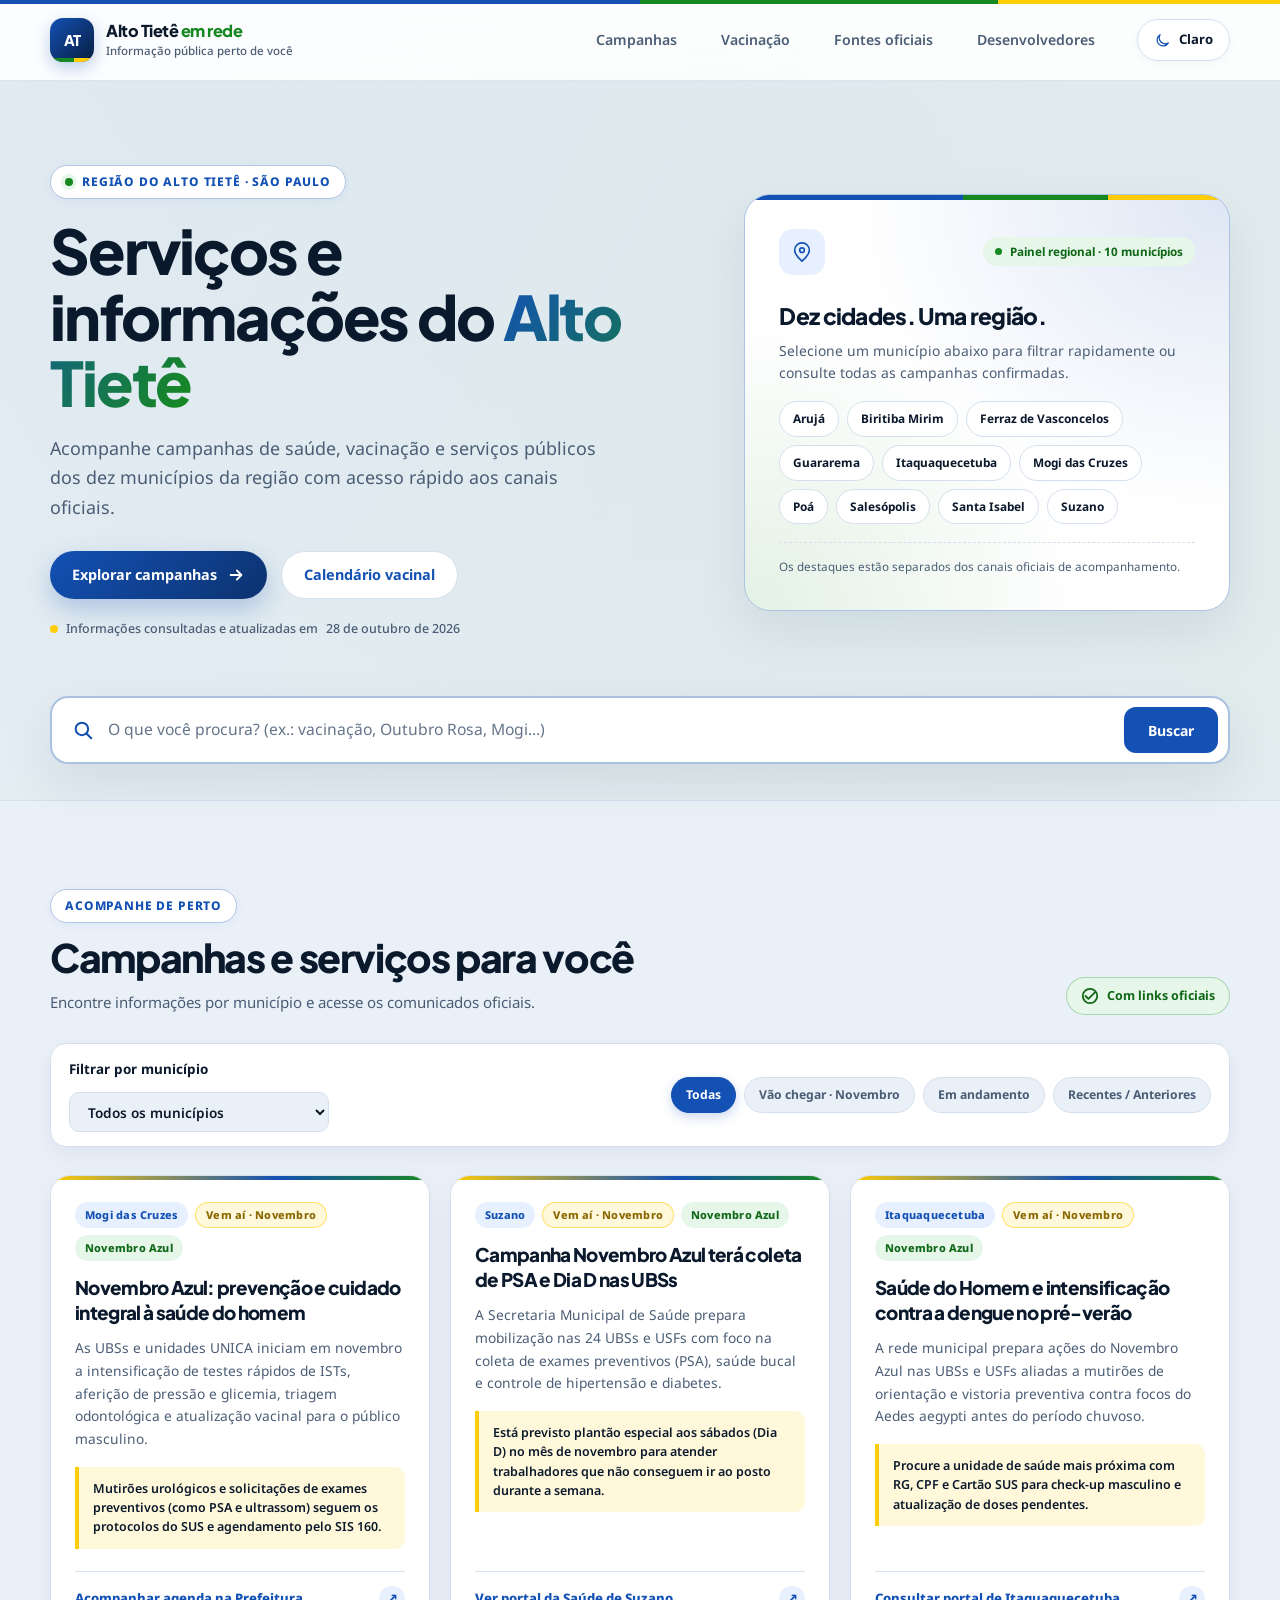
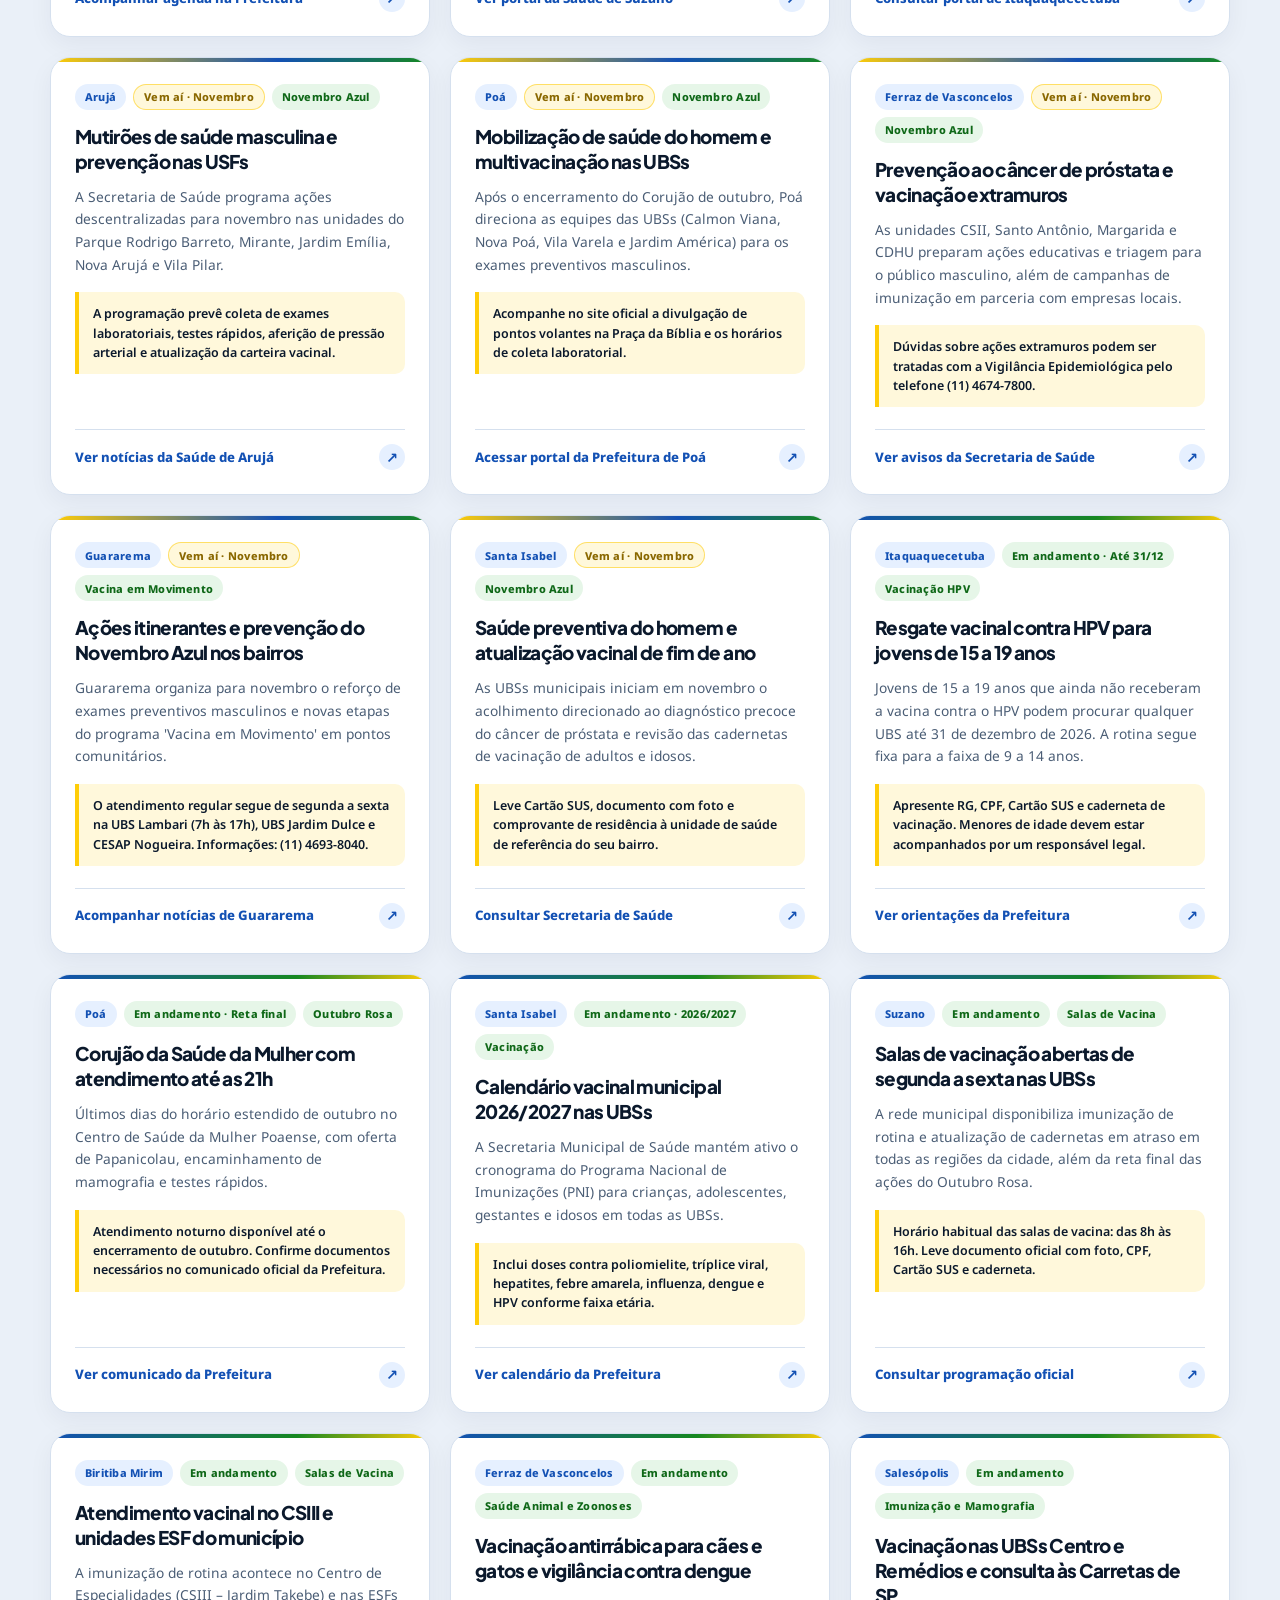
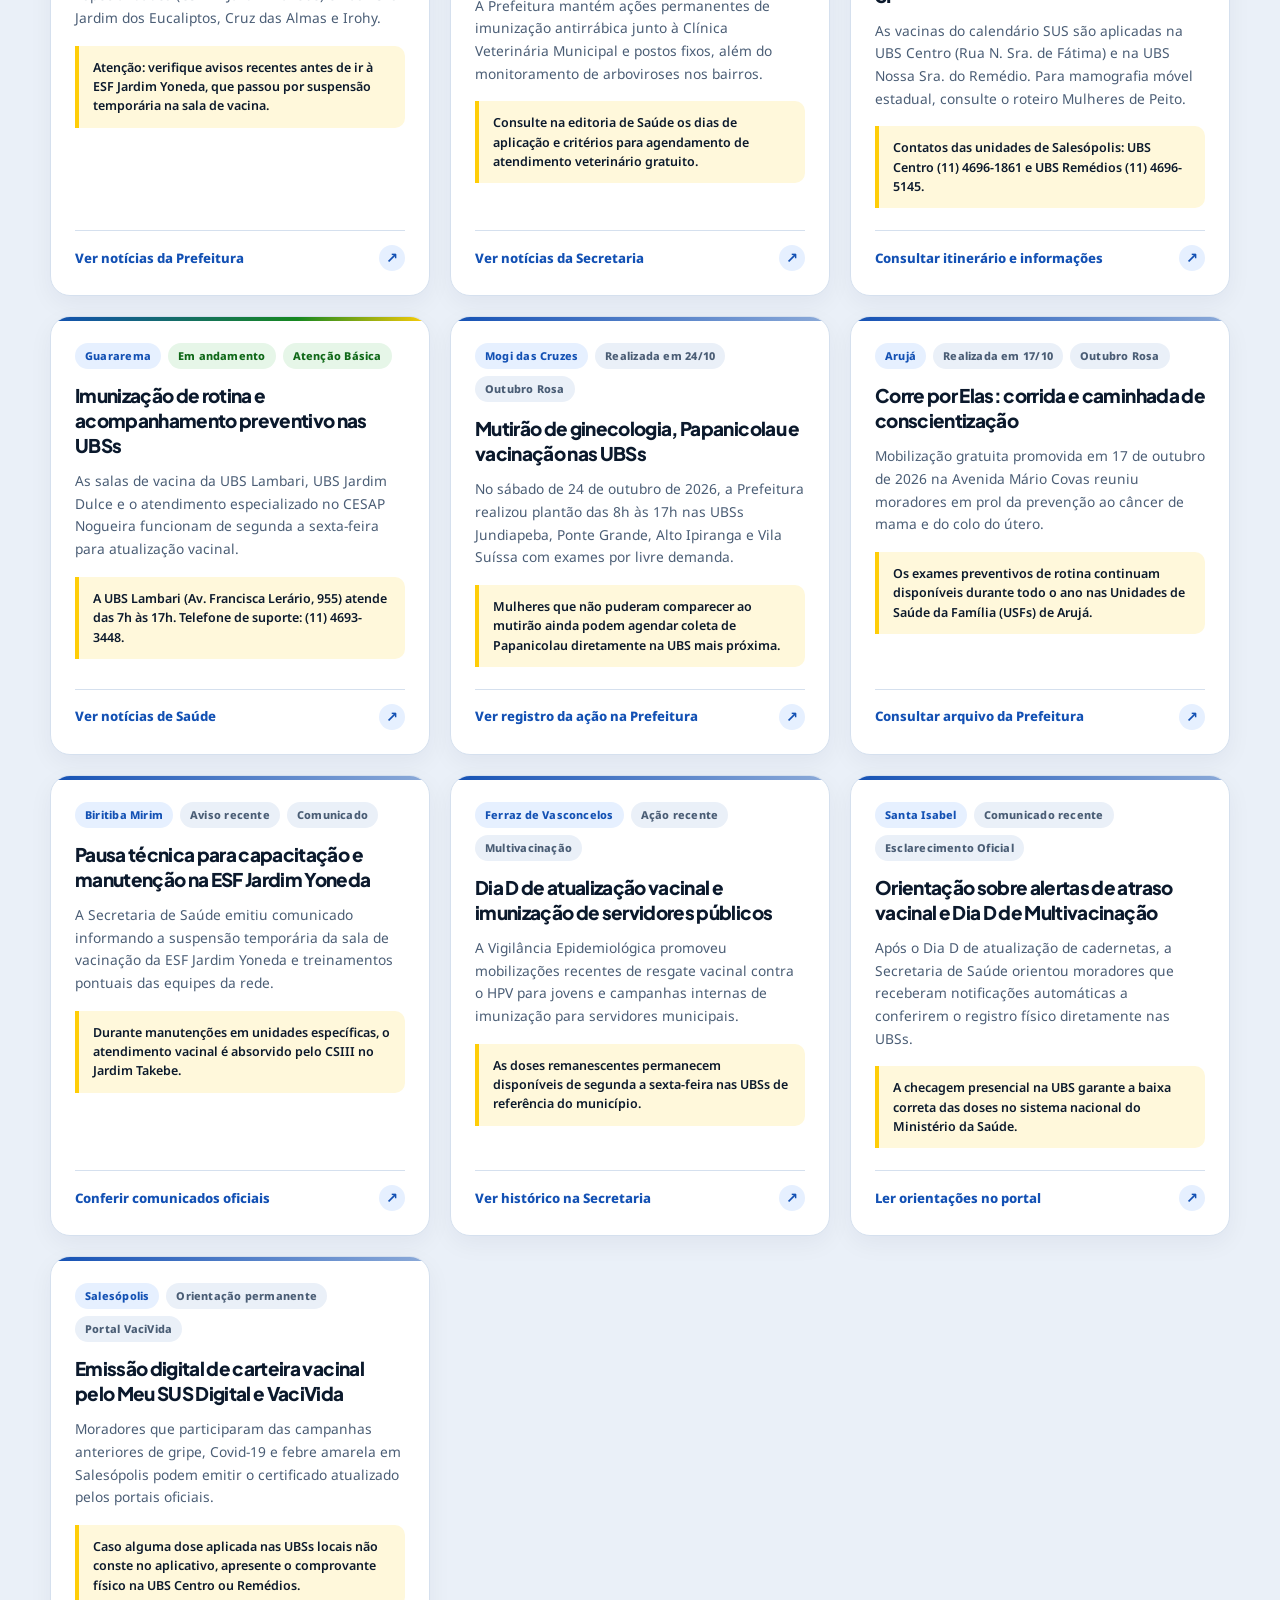
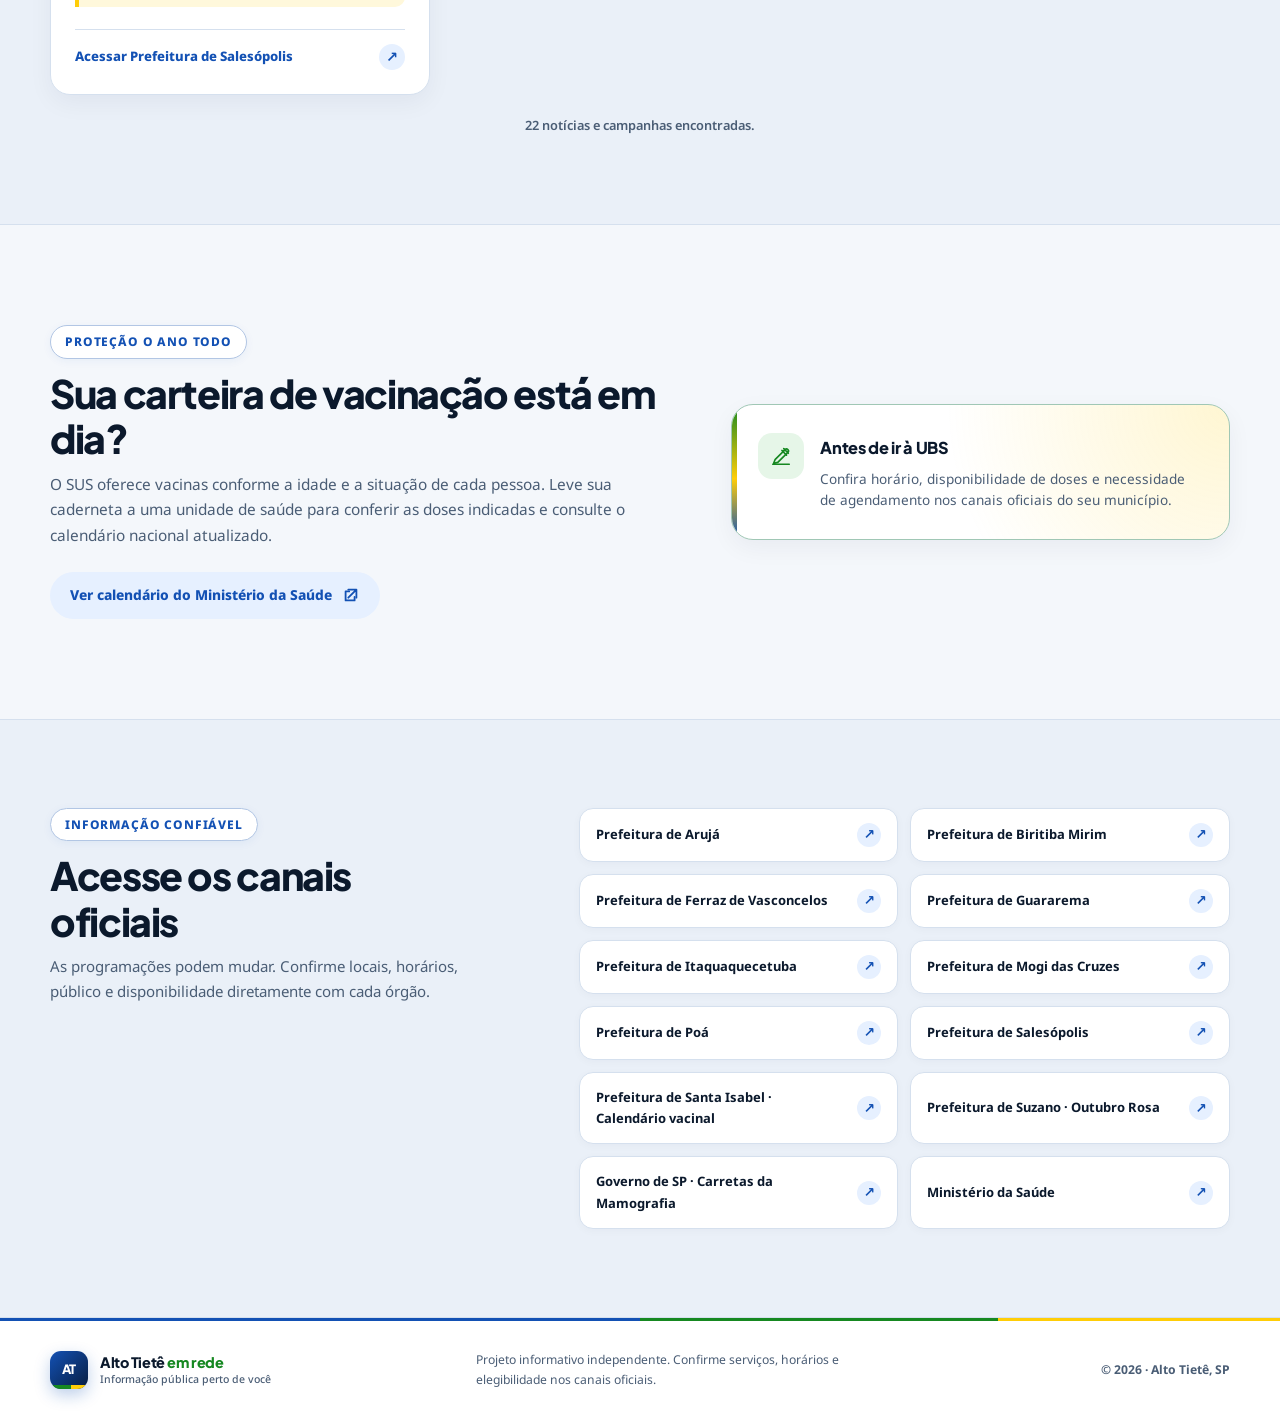
==== commit 79bfe23e: "Inclusao de pagina de Desnvolvedores e responsividade." ====
--- a/index.html
+++ b/index.html
@@ -28,6 +28,7 @@
                 <a href="#campanhas">Campanhas</a>
                 <a href="#vacinacao">Vacinação</a>
                 <a href="#fontes">Fontes oficiais</a>
+                <a href="desenvolvedores.html">Desenvolvedores</a>
             </nav>
 
             <button class="theme-toggle" id="theme-toggle" type="button" aria-label="Ativar tema escuro">
--- a/styles.css
+++ b/styles.css
@@ -1287,24 +1287,218 @@
 }
 
 /* ==========================================================================
+   PÁGINA DE DESENVOLVEDORES (EQUIPE DE 14 INTEGRANTES)
+   ========================================================================== */
+.main-nav a.is-current {
+    background: var(--brand-soft);
+    color: var(--brand);
+    font-weight: 800;
+}
+
+.dev-hero {
+    padding-block: clamp(44px, 6vw, 72px) clamp(28px, 4vw, 44px);
+}
+
+.dev-hero__inner {
+    max-width: 720px;
+}
+
+.team-section {
+    padding-block: clamp(48px, 6vw, 84px);
+    border-top: 1px solid var(--line);
+    background: var(--surface-soft);
+}
+
+.team-grid {
+    display: grid;
+    grid-template-columns: repeat(4, minmax(0, 1fr));
+    align-items: stretch;
+    gap: 20px;
+}
+
+.dev-card {
+    position: relative;
+    overflow: hidden;
+    display: flex;
+    flex-direction: column;
+    align-items: center;
+    text-align: center;
+    padding: 28px 20px 22px;
+    border: 1px solid var(--line);
+    border-radius: var(--radius);
+    background: var(--surface);
+    box-shadow: var(--small-shadow);
+    animation: card-enter 0.24s ease both;
+    transition: transform 0.22s ease, box-shadow 0.22s ease, border-color 0.22s ease;
+}
+
+.dev-card::before {
+    position: absolute;
+    inset: 0 0 auto;
+    height: 4px;
+    background: linear-gradient(90deg, var(--brand) 0%, var(--success) 60%, var(--accent) 100%);
+    content: "";
+}
+
+.dev-card:hover {
+    transform: translateY(-4px);
+    border-color: color-mix(in srgb, var(--brand) 45%, var(--line));
+    box-shadow: var(--card-hover-shadow);
+}
+
+.dev-avatar {
+    position: relative;
+    display: grid;
+    width: 88px;
+    height: 88px;
+    place-items: center;
+    margin-bottom: 14px;
+    padding: 3px;
+    border-radius: 50%;
+    background: linear-gradient(135deg, #1351b4 0%, #168821 60%, #ffcd07 100%);
+    box-shadow: 0 8px 20px rgba(19, 81, 180, 0.16);
+}
+
+.dev-avatar img {
+    position: absolute;
+    inset: 3px;
+    width: calc(100% - 6px);
+    height: calc(100% - 6px);
+    border-radius: 50%;
+    object-fit: cover;
+    background: var(--surface);
+    opacity: 0;
+    pointer-events: none;
+    transition: opacity 0.2s ease;
+}
+
+.dev-avatar.has-photo img {
+    opacity: 1;
+    z-index: 2;
+}
+
+.dev-avatar.no-photo img {
+    display: none;
+}
+
+.dev-avatar__fallback {
+    display: grid;
+    width: 100%;
+    height: 100%;
+    place-items: center;
+    border-radius: 50%;
+    background: var(--surface);
+    color: var(--brand);
+    font-family: "Plus Jakarta Sans", "Noto Sans", sans-serif;
+    font-size: 1.25rem;
+    font-weight: 800;
+    letter-spacing: -0.03em;
+}
+
+.dev-avatar.has-photo .dev-avatar__fallback {
+    opacity: 0;
+}
+
+.dev-badge {
+    display: inline-flex;
+    align-items: center;
+    min-height: 24px;
+    margin-bottom: 10px;
+    padding: 0 10px;
+    border-radius: 999px;
+    background: var(--success-soft);
+    color: var(--success-strong);
+    font-size: 0.66rem;
+    font-weight: 800;
+    letter-spacing: 0.03em;
+    text-transform: uppercase;
+}
+
+:root[data-theme="dark"] .dev-badge {
+    color: var(--success);
+}
+
+@media (prefers-color-scheme: dark) {
+    :root:not([data-theme="light"]) .dev-badge {
+        color: var(--success);
+    }
+}
+
+.dev-name {
+    margin: 0 0 6px;
+    color: var(--text);
+    font-size: 1.06rem;
+    font-weight: 800;
+    line-height: 1.3;
+}
+
+.dev-role {
+    margin: 0 0 18px;
+    color: var(--muted);
+    font-size: 0.8rem;
+    line-height: 1.45;
+}
+
+.dev-linkedin {
+    display: inline-flex;
+    align-items: center;
+    justify-content: center;
+    gap: 8px;
+    width: 100%;
+    min-height: 40px;
+    margin-top: auto;
+    padding: 0 14px;
+    border: 1px solid color-mix(in srgb, var(--brand) 25%, var(--line));
+    border-radius: 12px;
+    background: var(--brand-soft);
+    color: var(--brand);
+    font-size: 0.8rem;
+    font-weight: 800;
+    transition: background-color 0.2s ease, color 0.2s ease, transform 0.2s ease, border-color 0.2s ease;
+}
+
+.dev-linkedin:hover {
+    background: var(--brand);
+    border-color: var(--brand);
+    color: #ffffff;
+    transform: translateY(-1px);
+}
+
+.linkedin-icon {
+    width: 17px;
+    height: 17px;
+    fill: currentColor;
+    flex: 0 0 auto;
+}
+
+.dev-linkedin__arrow {
+    margin-left: auto;
+    font-size: 0.9rem;
+}
+
+/* ==========================================================================
    RESPONSIVIDADE (TABLET E MOBILE OTIMIZADO)
    ========================================================================== */
+@media (max-width: 1040px) {
+    .team-grid {
+        grid-template-columns: repeat(3, minmax(0, 1fr));
+    }
+}
+
 @media (max-width: 960px) {
     .hero {
         grid-template-columns: 1fr;
-        gap: 28px;
-        padding-block: 36px 28px;
-    }
-
-    .hero-copy {
-        max-width: 100%;
-    }
-
+        gap: 24px;
+        padding-block: 32px 24px;
+    }
+
+    .hero-copy,
     .hero-panel {
         max-width: 100%;
     }
 
-    .campaign-grid {
+    .campaign-grid,
+    .team-grid {
         grid-template-columns: repeat(2, minmax(0, 1fr));
         gap: 16px;
     }
@@ -1318,72 +1512,87 @@
 
 @media (max-width: 720px) {
     html {
-        scroll-padding-top: 7.5rem;
+        scroll-padding-top: 6.8rem;
     }
 
     .page-width {
         width: calc(100% - 28px);
     }
 
-    /* Cabeçalho compacto e barra de navegação em abas no mobile */
+    /* Cabeçalho enxuto no celular: logo + botão de tema + barra de abas em 1 linha */
     .header-inner {
         min-height: auto;
         flex-wrap: wrap;
-        gap: 10px;
-        padding-block: 10px;
+        gap: 8px;
+        padding-block: 8px;
     }
 
     .brand {
-        gap: 10px;
+        gap: 9px;
     }
 
     .brand-mark {
-        width: 38px;
-        height: 38px;
-        border-radius: 11px;
-        font-size: 0.84rem;
+        width: 36px;
+        height: 36px;
+        border-radius: 10px;
+        font-size: 0.8rem;
     }
 
     .brand-copy strong {
-        font-size: 0.94rem;
+        font-size: 0.92rem;
     }
 
     .brand-copy small {
-        font-size: 0.66rem;
+        font-size: 0.64rem;
     }
 
     .theme-toggle {
-        min-height: 38px;
-        padding: 0 12px;
-        font-size: 0.78rem;
+        min-height: 36px;
+        width: 36px;
+        padding: 0;
+        border-radius: 50%;
+    }
+
+    .theme-toggle__label {
+        display: none;
     }
 
     .main-nav {
         order: 3;
-        display: grid;
-        grid-template-columns: repeat(3, minmax(0, 1fr));
+        display: flex;
+        align-items: center;
+        justify-content: space-between;
         width: 100%;
-        gap: 6px;
+        gap: 4px;
         margin-left: 0;
         padding: 4px;
-        border-radius: 12px;
+        border-radius: 11px;
         background: var(--surface-soft);
         border: 1px solid var(--line);
+        overflow-x: auto;
+        scrollbar-width: none;
+    }
+
+    .main-nav::-webkit-scrollbar {
+        display: none;
     }
 
     .main-nav a {
-        display: flex;
+        flex: 1 0 auto;
+        display: inline-flex;
         align-items: center;
         justify-content: center;
-        min-height: 36px;
-        padding: 6px 8px;
-        border-radius: 9px;
-        font-size: 0.78rem;
+        min-height: 32px;
+        padding: 4px 10px;
+        border-radius: 8px;
+        font-size: 0.74rem;
         font-weight: 700;
+        white-space: nowrap;
         text-align: center;
         color: var(--text);
     }
 
+    .main-nav a.is-current,
     .main-nav a:hover,
     .main-nav a:active {
         background: var(--surface);
@@ -1391,169 +1600,204 @@
         box-shadow: 0 2px 6px rgba(7, 29, 65, 0.08);
     }
 
-    /* Hero mais enxuto e legível no celular */
-    .hero {
-        gap: 24px;
-        padding-block: 24px 20px;
+    /* Hero compacto no celular */
+    .hero,
+    .dev-hero {
+        gap: 18px;
+        padding-block: 20px 16px;
     }
 
     .eyebrow {
+        margin-bottom: 10px;
+        padding: 4px 11px;
+        font-size: 0.68rem;
+    }
+
+    h1 {
+        margin-bottom: 10px;
+        font-size: clamp(1.65rem, 6.8vw, 2.15rem);
+        line-height: 1.15;
+    }
+
+    .hero-description {
+        margin-bottom: 16px;
+        font-size: 0.9rem;
+        line-height: 1.55;
+    }
+
+    .hero-actions {
+        display: flex;
+        flex-wrap: wrap;
+        gap: 8px;
+    }
+
+    .button {
+        flex: 1 1 auto;
+        min-height: 42px;
+        padding: 0 14px;
+        font-size: 0.82rem;
+    }
+
+    .source-date {
+        margin-top: 12px;
+        font-size: 0.72rem;
+    }
+
+    /* Painel Regional compacto com cidades deslizáveis em 1 linha */
+    .hero-panel {
+        padding: 16px;
+        border-radius: 18px;
+    }
+
+    .panel-icon {
+        width: 38px;
+        height: 38px;
+        border-radius: 11px;
+    }
+
+    .hero-panel__title {
+        margin: 12px 0 4px;
+        font-size: 1.12rem;
+    }
+
+    .hero-panel__text {
         margin-bottom: 12px;
-        padding: 5px 12px;
+        font-size: 0.8rem;
+    }
+
+    .region-tags {
+        display: flex;
+        flex-wrap: nowrap;
+        overflow-x: auto;
+        gap: 7px;
+        margin-inline: -4px;
+        padding: 2px 4px 6px;
+        -webkit-overflow-scrolling: touch;
+        scrollbar-width: none;
+    }
+
+    .region-tags::-webkit-scrollbar {
+        display: none;
+    }
+
+    .region-tag {
+        flex: 0 0 auto;
+        min-height: 36px;
+        padding: 6px 13px;
+        border-radius: 999px;
+        font-size: 0.76rem;
+        white-space: nowrap;
+    }
+
+    .hero-panel__footnote {
+        margin-top: 10px;
+        padding-top: 10px;
         font-size: 0.7rem;
     }
 
-    h1 {
-        margin-bottom: 12px;
-        font-size: clamp(1.85rem, 7.2vw, 2.4rem);
-        line-height: 1.13;
-    }
-
-    .hero-description {
+    /* Barra de busca em linha única no celular */
+    .search-section {
         margin-bottom: 20px;
-        font-size: 0.95rem;
-        line-height: 1.58;
-    }
-
-    .hero-actions {
-        display: grid;
-        grid-template-columns: 1fr 1fr;
-        gap: 10px;
-        width: 100%;
-    }
-
-    .button {
-        width: 100%;
-        min-height: 46px;
-        padding: 0 14px;
-        font-size: 0.85rem;
-    }
-
-    .source-date {
-        margin-top: 16px;
-        font-size: 0.74rem;
-    }
-
-    /* Painel Regional com grade de 2 colunas fácil de tocar */
-    .hero-panel {
-        padding: 20px 18px;
-        border-radius: 20px;
-    }
-
-    .hero-panel__title {
-        margin: 16px 0 6px;
-        font-size: 1.24rem;
-    }
-
-    .hero-panel__text {
-        margin-bottom: 14px;
-        font-size: 0.84rem;
-    }
-
-    .region-tags {
-        display: grid;
-        grid-template-columns: repeat(2, minmax(0, 1fr));
-        gap: 8px;
-    }
-
-    .region-tag {
-        display: flex;
-        align-items: center;
-        justify-content: center;
-        min-height: 40px;
-        padding: 8px 10px;
-        border-radius: 11px;
-        font-size: 0.78rem;
-        text-align: center;
-    }
-
-    /* Barra de busca sem zoom indesejado no iOS (16px) */
-    .search-section {
-        margin-bottom: 24px;
     }
 
     .search-form {
-        padding: 6px 8px 6px 14px;
+        padding: 5px 6px 5px 12px;
         border-radius: 14px;
         gap: 8px;
     }
 
+    .search-form__icon svg {
+        width: 19px;
+        height: 19px;
+    }
+
     .search-form input {
-        min-height: 44px;
+        min-height: 40px;
         font-size: 1rem;
     }
 
     .search-form button {
-        min-height: 42px;
-        padding: 0 18px;
+        min-height: 38px;
+        padding: 0 14px;
         border-radius: 10px;
-        font-size: 0.84rem;
-    }
-
-    /* Seção de Campanhas e Filtros empilhados e simétricos */
-    .campaigns-section {
-        padding-block: 38px 48px;
+        font-size: 0.8rem;
+        flex: 0 0 auto;
+    }
+
+    /* Seção de Campanhas e Filtros deslizáveis */
+    .campaigns-section,
+    .team-section {
+        padding-block: 32px 44px;
     }
 
     .section-heading {
         align-items: flex-start;
         flex-direction: column;
-        gap: 10px;
-        margin-bottom: 20px;
+        gap: 8px;
+        margin-bottom: 16px;
     }
 
     .section-heading h2,
     .vaccine-copy h2,
     .sources-inner h2 {
-        font-size: clamp(1.48rem, 6vw, 1.85rem);
+        font-size: clamp(1.38rem, 5.6vw, 1.75rem);
+        margin-bottom: 6px;
     }
 
     .section-description {
-        font-size: 0.88rem;
+        font-size: 0.85rem;
     }
 
     .city-filter {
         align-items: stretch;
         flex-direction: column;
-        gap: 14px;
-        padding: 14px;
-        margin-bottom: 20px;
+        gap: 12px;
+        padding: 12px;
+        margin-bottom: 18px;
     }
 
     .city-filter__select-group {
         flex-direction: column;
         align-items: stretch;
-        gap: 6px;
+        gap: 5px;
         width: 100%;
     }
 
     .city-filter label {
-        font-size: 0.8rem;
+        font-size: 0.78rem;
     }
 
     .city-filter select {
         width: 100%;
-        min-height: 46px;
+        min-height: 42px;
         font-size: 1rem;
     }
 
     .status-filter {
-        display: grid;
-        grid-template-columns: repeat(2, minmax(0, 1fr));
-        gap: 8px;
+        display: flex;
+        flex-wrap: nowrap;
+        overflow-x: auto;
+        gap: 7px;
         width: 100%;
+        padding-bottom: 2px;
+        -webkit-overflow-scrolling: touch;
+        scrollbar-width: none;
+    }
+
+    .status-filter::-webkit-scrollbar {
+        display: none;
     }
 
     .status-pill {
-        justify-content: center;
-        min-height: 40px;
-        padding: 6px 10px;
-        border-radius: 10px;
-        font-size: 0.76rem;
-        text-align: center;
-    }
-
-    /* Cartões de campanha mais confortáveis para leitura no celular */
+        flex: 0 0 auto;
+        min-height: 36px;
+        padding: 0 13px;
+        border-radius: 999px;
+        font-size: 0.75rem;
+        white-space: nowrap;
+    }
+
+    /* Cartões de campanha no celular */
     .campaign-grid,
     .source-links {
         grid-template-columns: 1fr;
@@ -1561,125 +1805,139 @@
     }
 
     .campaign-card {
-        padding: 20px 18px 18px;
-        border-radius: 18px;
+        padding: 18px 16px 16px;
+        border-radius: 16px;
     }
 
     .card-meta {
         gap: 6px;
-        margin-bottom: 12px;
+        margin-bottom: 10px;
     }
 
     .card-city,
     .card-category,
     .card-status {
-        min-height: 26px;
-        padding: 0 10px;
-        font-size: 0.7rem;
+        min-height: 24px;
+        padding: 0 9px;
+        font-size: 0.67rem;
     }
 
     .campaign-card h3 {
-        font-size: 1.12rem;
-        margin-bottom: 10px;
+        font-size: 1.05rem;
+        margin-bottom: 8px;
     }
 
     .campaign-card__summary {
-        font-size: 0.9rem;
-        line-height: 1.6;
+        font-size: 0.86rem;
+        line-height: 1.58;
+        margin-bottom: 12px;
+    }
+
+    .campaign-card__detail {
+        padding: 10px 12px;
+        font-size: 0.78rem;
         margin-bottom: 14px;
     }
 
-    .campaign-card__detail {
-        padding: 11px 13px;
-        font-size: 0.81rem;
-        margin-bottom: 16px;
-    }
-
     .campaign-card__link {
-        padding: 11px 14px;
+        padding: 10px 12px;
         border: 1px solid var(--line);
-        border-radius: 12px;
+        border-radius: 10px;
         background: var(--surface-soft);
-        font-size: 0.83rem;
+        font-size: 0.8rem;
+    }
+
+    /* Cartões de Desenvolvedores em formato horizontal moderno no celular */
+    .team-grid {
+        grid-template-columns: 1fr;
+        gap: 12px;
+    }
+
+    .dev-card {
+        display: grid;
+        grid-template-columns: 68px minmax(0, 1fr);
+        align-items: center;
+        column-gap: 14px;
+        row-gap: 4px;
+        text-align: left;
+        padding: 16px;
+        border-radius: 16px;
+    }
+
+    .dev-avatar {
+        grid-row: 1 / 5;
+        width: 68px;
+        height: 68px;
+        margin-bottom: 0;
+    }
+
+    .dev-avatar__fallback {
+        font-size: 1.05rem;
+    }
+
+    .dev-badge {
+        justify-self: start;
+        margin-bottom: 2px;
+        min-height: 20px;
+        padding: 0 8px;
+        font-size: 0.6rem;
+    }
+
+    .dev-name {
+        font-size: 0.98rem;
+        margin-bottom: 0;
+    }
+
+    .dev-role {
+        font-size: 0.76rem;
+        margin-bottom: 8px;
+    }
+
+    .dev-linkedin {
+        min-height: 36px;
+        padding: 0 12px;
+        border-radius: 9px;
+        font-size: 0.76rem;
     }
 
     /* Vacinação e Fontes Oficiais */
     .vaccine-section,
     .sources-section {
-        padding-block: 42px;
+        padding-block: 36px;
     }
 
     .vaccine-copy > p:not(.eyebrow) {
-        font-size: 0.9rem;
-        margin-bottom: 18px;
+        font-size: 0.88rem;
+        margin-bottom: 16px;
     }
 
     .text-link {
         width: 100%;
         justify-content: center;
+        min-height: 44px;
+        padding: 10px 14px;
+        font-size: 0.82rem;
+        text-align: center;
+    }
+
+    .vaccine-reminder {
+        padding: 18px 16px;
+        gap: 12px;
+        border-radius: 16px;
+    }
+
+    .source-links a {
         min-height: 48px;
-        padding: 12px 16px;
-        font-size: 0.85rem;
-        text-align: center;
-    }
-
-    .vaccine-reminder {
-        padding: 20px 18px;
-        gap: 14px;
-        border-radius: 18px;
-    }
-
-    .source-links a {
-        min-height: 52px;
-        padding: 14px 16px;
-        font-size: 0.86rem;
+        padding: 12px 14px;
+        font-size: 0.83rem;
     }
 
     .site-footer {
-        padding-block: 24px;
+        padding-block: 22px;
     }
 
     .footer-inner {
         align-items: flex-start;
-        flex-direction: column;
-        gap: 12px;
-    }
-}
-
-@media (max-width: 420px) {
-    .page-width {
-        width: calc(100% - 24px);
-    }
-
-    .hero-actions {
-        grid-template-columns: 1fr;
-    }
-
-    .search-form {
-        flex-wrap: wrap;
-        padding: 10px;
-    }
-
-    .search-form__icon {
-        display: none;
-    }
-
-    .search-form input {
-        width: 100%;
-        min-height: 42px;
-        padding-inline: 6px;
-    }
-
-    .search-form button {
-        width: 100%;
-        min-height: 44px;
-    }
-
-    .status-filter {
-        grid-template-columns: 1fr;
-    }
-
-    .vaccine-reminder {
         flex-direction: column;
         gap: 10px;
     }
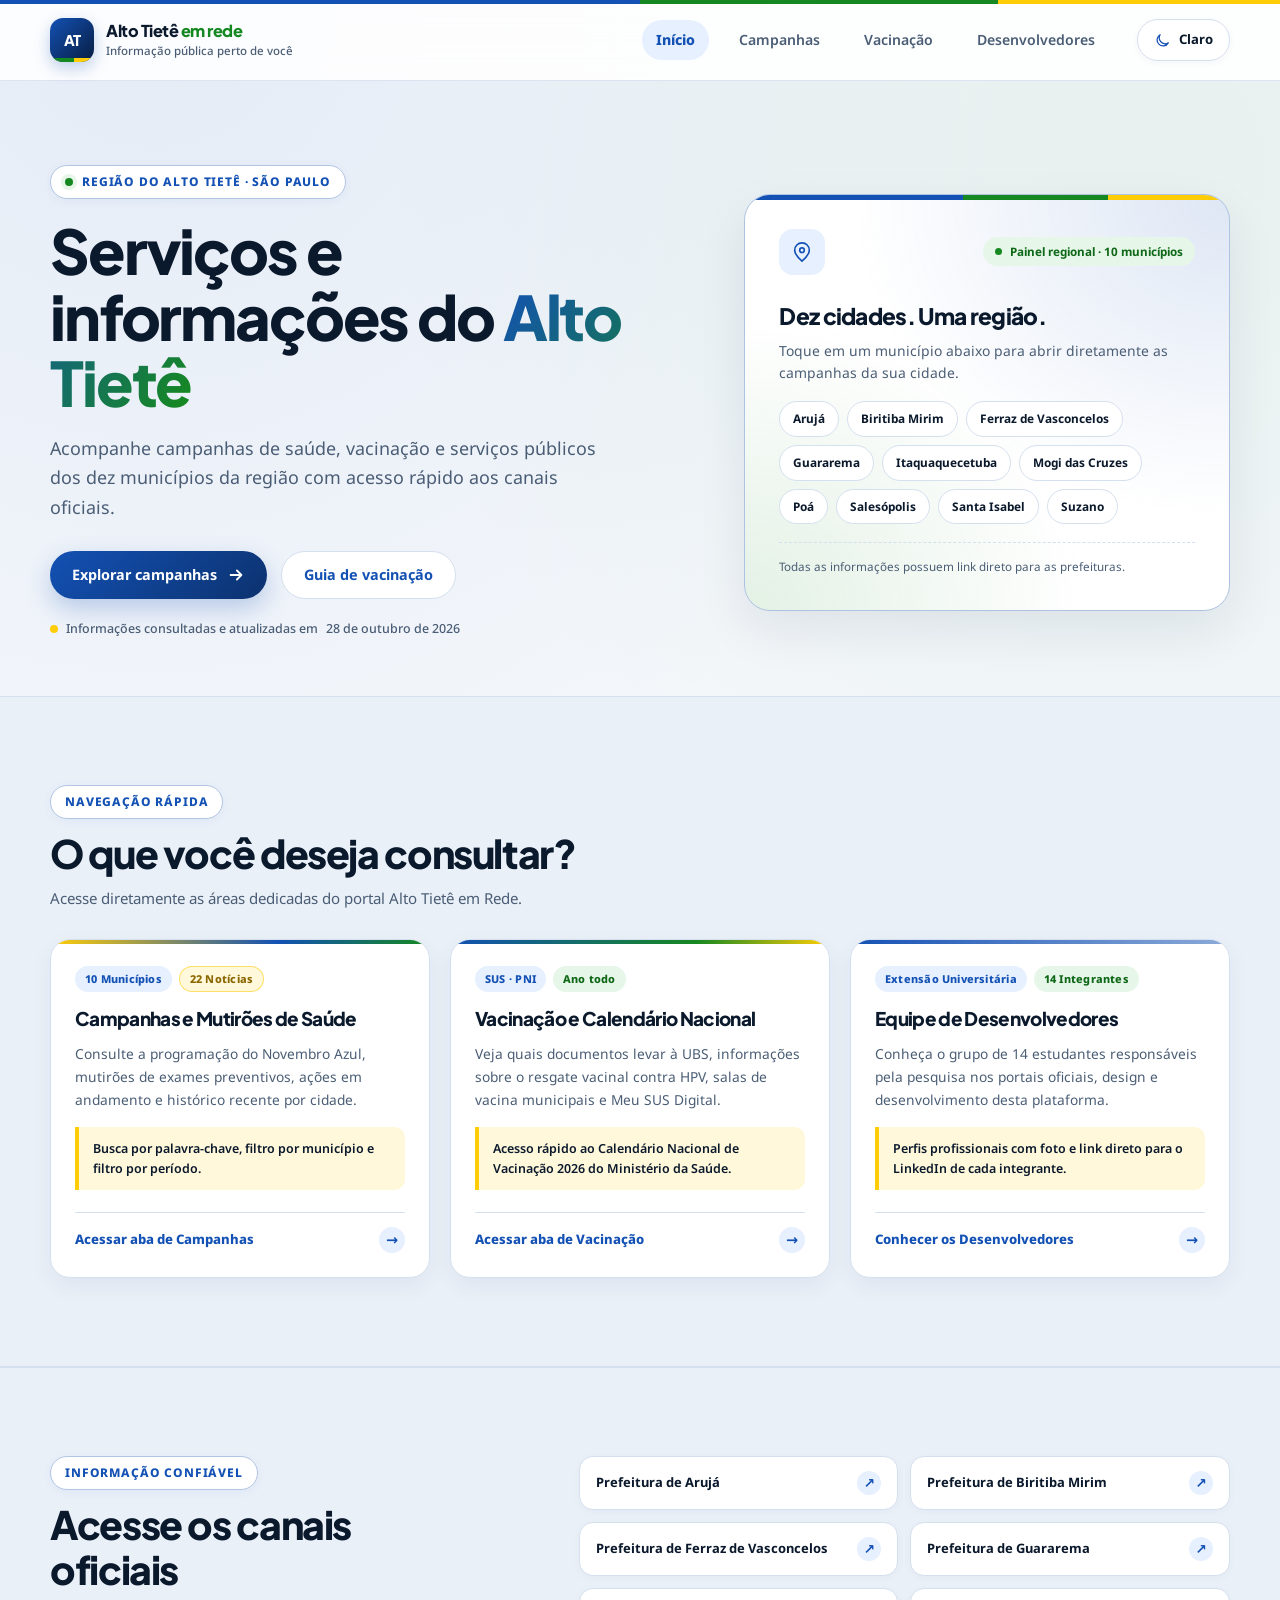
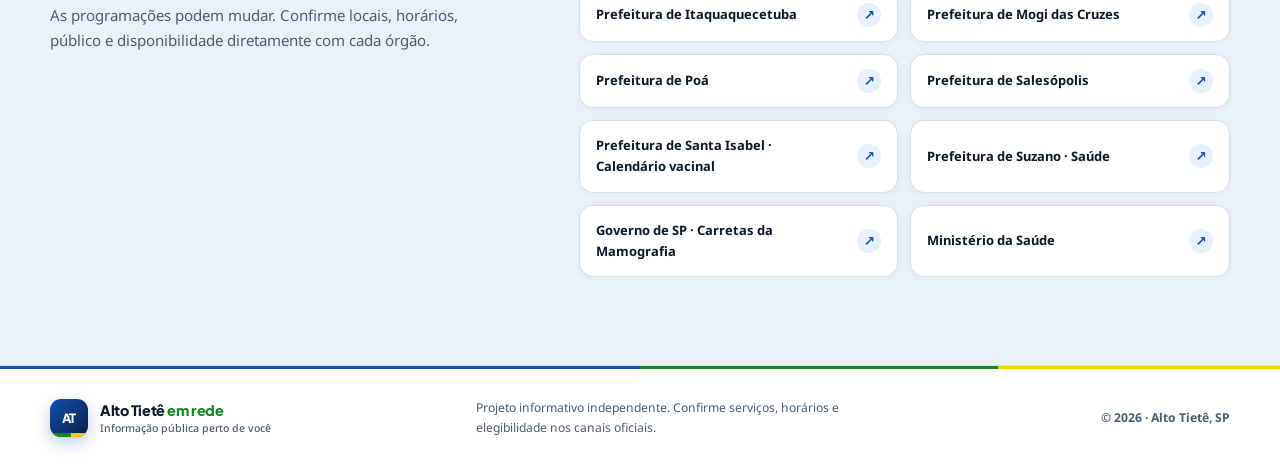
==== commit 2477c033: "Melhorias no projeto de estrutura, visual e responsividade." ====
--- a/index.html
+++ b/index.html
@@ -5,7 +5,14 @@
     <meta name="viewport" content="width=device-width, initial-scale=1.0">
     <meta name="theme-color" content="#0c326f">
     <meta name="description" content="Acompanhe campanhas de saúde, vacinação e serviços públicos no Alto Tietê com links para fontes oficiais.">
-    <title>Alto Tietê em Rede | Campanhas e serviços</title>
+    <meta property="og:type" content="website">
+    <meta property="og:locale" content="pt_BR">
+    <meta property="og:site_name" content="Alto Tietê em Rede">
+    <meta property="og:title" content="Alto Tietê em Rede | Campanhas, Vacinação e Serviços Públicos">
+    <meta property="og:description" content="Acompanhe campanhas de saúde, vacinação e serviços públicos nos 10 municípios do Alto Tietê com links para fontes oficiais.">
+    <meta name="twitter:card" content="summary">
+    <title>Alto Tietê em Rede | Início</title>
+    <link rel="icon" type="image/svg+xml" href="favicon.svg">
     <link rel="preconnect" href="https://fonts.googleapis.com">
     <link rel="preconnect" href="https://fonts.gstatic.com" crossorigin>
     <link href="https://fonts.googleapis.com/css2?family=Noto+Sans:wght@400;500;600;700&family=Plus+Jakarta+Sans:wght@600;700;800&display=swap" rel="stylesheet">
@@ -16,7 +23,7 @@
     <a class="skip-link" href="#conteudo">Pular para o conteúdo</a>
     <header class="site-header">
         <div class="header-inner page-width">
-            <a class="brand" href="#" aria-label="Alto Tietê em Rede, página inicial">
+            <a class="brand" href="index.html" aria-label="Alto Tietê em Rede, página inicial">
                 <span class="brand-mark" aria-hidden="true">AT</span>
                 <span class="brand-copy">
                     <strong>Alto Tietê <span>em rede</span></strong>
@@ -25,9 +32,9 @@
             </a>
 
             <nav class="main-nav" aria-label="Navegação principal">
-                <a href="#campanhas">Campanhas</a>
-                <a href="#vacinacao">Vacinação</a>
-                <a href="#fontes">Fontes oficiais</a>
+                <a href="index.html" class="is-current" aria-current="page">Início</a>
+                <a href="campanhas.html">Campanhas</a>
+                <a href="vacinacao.html">Vacinação</a>
                 <a href="desenvolvedores.html">Desenvolvedores</a>
             </nav>
 
@@ -51,12 +58,12 @@
                 <h1 id="hero-title">Serviços e informações do <span>Alto Tietê</span></h1>
                 <p class="hero-description">Acompanhe campanhas de saúde, vacinação e serviços públicos dos dez municípios da região com acesso rápido aos canais oficiais.</p>
                 <div class="hero-actions">
-                    <a class="button button--primary" href="#campanhas">
+                    <a class="button button--primary" href="campanhas.html">
                         Explorar campanhas
                         <svg viewBox="0 0 20 20" aria-hidden="true"><path d="M4 10h12m-5-5 5 5-5 5"></path></svg>
                     </a>
-                    <a class="button button--secondary" href="#vacinacao">
-                        Calendário vacinal
+                    <a class="button button--secondary" href="vacinacao.html">
+                        Guia de vacinação
                     </a>
                 </div>
                 <p class="source-date">Informações consultadas e atualizadas em <time datetime="2026-10-28">28 de outubro de 2026</time></p>
@@ -70,8 +77,8 @@
                     <span class="live-label"><span class="status-dot"></span> Painel regional · 10 municípios</span>
                 </div>
                 <p class="hero-panel__title">Dez cidades. Uma região.</p>
-                <p class="hero-panel__text">Selecione um município abaixo para filtrar rapidamente ou consulte todas as campanhas confirmadas.</p>
-                <div class="region-tags" role="group" aria-label="Filtrar por município do Alto Tietê">
+                <p class="hero-panel__text">Toque em um município abaixo para abrir diretamente as campanhas da sua cidade.</p>
+                <div class="region-tags" role="group" aria-label="Acessar campanhas por município do Alto Tietê">
                     <button type="button" class="region-tag" data-city="aruja">Arujá</button>
                     <button type="button" class="region-tag" data-city="biritiba">Biritiba Mirim</button>
                     <button type="button" class="region-tag" data-city="ferraz">Ferraz de Vasconcelos</button>
@@ -83,88 +90,64 @@
                     <button type="button" class="region-tag" data-city="santa-isabel">Santa Isabel</button>
                     <button type="button" class="region-tag" data-city="suzano">Suzano</button>
                 </div>
-                <p class="hero-panel__footnote">Os destaques estão separados dos canais oficiais de acompanhamento.</p>
+                <p class="hero-panel__footnote">Todas as informações possuem link direto para as prefeituras.</p>
             </aside>
         </section>
 
-        <section class="search-section page-width" aria-label="Buscar campanhas e serviços">
-            <form class="search-form" id="campaign-search-form" role="search">
-                <label class="sr-only" for="campaign-search">O que você procura?</label>
-                <span class="search-form__icon" aria-hidden="true">
-                    <svg viewBox="0 0 24 24">
-                        <circle cx="10.8" cy="10.8" r="6.8"></circle>
-                        <path d="m16 16 5 5"></path>
-                    </svg>
-                </span>
-                <input id="campaign-search" name="q" type="search" placeholder="O que você procura? (ex.: vacinação, Outubro Rosa, Mogi...)" autocomplete="off">
-                <button type="submit">Buscar</button>
-            </form>
-        </section>
-
-        <section class="campaigns-section" id="campanhas" aria-labelledby="campaigns-title">
+        <section class="campaigns-section" aria-labelledby="shortcuts-title">
             <div class="page-width">
                 <header class="section-heading">
                     <div>
-                        <p class="eyebrow">Acompanhe de perto</p>
-                        <h2 id="campaigns-title">Campanhas e serviços para você</h2>
-                        <p class="section-description">Encontre informações por município e acesse os comunicados oficiais.</p>
+                        <p class="eyebrow">Navegação rápida</p>
+                        <h2 id="shortcuts-title">O que você deseja consultar?</h2>
+                        <p class="section-description">Acesse diretamente as áreas dedicadas do portal Alto Tietê em Rede.</p>
                     </div>
-                    <span class="verified-note">
-                        <svg viewBox="0 0 20 20" aria-hidden="true"><path d="m5 10 3.2 3.2L15.5 6"></path><circle cx="10" cy="10" r="8"></circle></svg>
-                        Com links oficiais
-                    </span>
                 </header>
 
-                <div class="city-filter">
-                    <div class="city-filter__select-group">
-                        <label for="city-filter">Filtrar por município</label>
-                        <select id="city-filter" name="municipio">
-                            <option value="todas">Todos os municípios</option>
-                            <option value="aruja">Arujá</option>
-                            <option value="biritiba">Biritiba Mirim</option>
-                            <option value="ferraz">Ferraz de Vasconcelos</option>
-                            <option value="guararema">Guararema</option>
-                            <option value="itaqua">Itaquaquecetuba</option>
-                            <option value="mogi">Mogi das Cruzes</option>
-                            <option value="poa">Poá</option>
-                            <option value="salesopolis">Salesópolis</option>
-                            <option value="santa-isabel">Santa Isabel</option>
-                            <option value="suzano">Suzano</option>
-                        </select>
-                    </div>
+                <div class="campaign-grid">
+                    <article class="campaign-card" data-status="proxima">
+                        <div class="card-meta">
+                            <span class="card-city">10 Municípios</span>
+                            <span class="card-status card-status--proxima">22 Notícias</span>
+                        </div>
+                        <h3>Campanhas e Mutirões de Saúde</h3>
+                        <p class="campaign-card__summary">Consulte a programação do Novembro Azul, mutirões de exames preventivos, ações em andamento e histórico recente por cidade.</p>
+                        <p class="campaign-card__detail">Busca por palavra-chave, filtro por município e filtro por período.</p>
+                        <a class="campaign-card__link" href="campanhas.html">
+                            Acessar aba de Campanhas
+                            <span aria-hidden="true">→</span>
+                        </a>
+                    </article>
 
-                    <div class="status-filter" role="group" aria-label="Filtrar por período da notícia">
-                        <button type="button" class="status-pill is-active" data-status="todas" aria-pressed="true">Todas</button>
-                        <button type="button" class="status-pill" data-status="proxima" aria-pressed="false">Vão chegar · Novembro</button>
-                        <button type="button" class="status-pill" data-status="vigente" aria-pressed="false">Em andamento</button>
-                        <button type="button" class="status-pill" data-status="recente" aria-pressed="false">Recentes / Anteriores</button>
-                    </div>
+                    <article class="campaign-card" data-status="vigente">
+                        <div class="card-meta">
+                            <span class="card-city">SUS · PNI</span>
+                            <span class="card-status card-status--vigente">Ano todo</span>
+                        </div>
+                        <h3>Vacinação e Calendário Nacional</h3>
+                        <p class="campaign-card__summary">Veja quais documentos levar à UBS, informações sobre o resgate vacinal contra HPV, salas de vacina municipais e Meu SUS Digital.</p>
+                        <p class="campaign-card__detail">Acesso rápido ao Calendário Nacional de Vacinação 2026 do Ministério da Saúde.</p>
+                        <a class="campaign-card__link" href="vacinacao.html">
+                            Acessar aba de Vacinação
+                            <span aria-hidden="true">→</span>
+                        </a>
+                    </article>
+
+                    <article class="campaign-card" data-status="recente">
+                        <div class="card-meta">
+                            <span class="card-city">Extensão Universitária</span>
+                            <span class="card-category card-category--active">14 Integrantes</span>
+                        </div>
+                        <h3>Equipe de Desenvolvedores</h3>
+                        <p class="campaign-card__summary">Conheça o grupo de 14 estudantes responsáveis pela pesquisa nos portais oficiais, design e desenvolvimento desta plataforma.</p>
+                        <p class="campaign-card__detail">Perfis profissionais com foto e link direto para o LinkedIn de cada integrante.</p>
+                        <a class="campaign-card__link" href="desenvolvedores.html">
+                            Conhecer os Desenvolvedores
+                            <span aria-hidden="true">→</span>
+                        </a>
+                    </article>
                 </div>
-
-                <div class="campaign-grid" id="campaign-grid" aria-live="polite"></div>
-                <p class="results-count" id="results-count" aria-live="polite"></p>
             </div>
-        </section>
-
-        <section class="vaccine-section page-width" id="vacinacao" aria-labelledby="vaccine-title">
-            <div class="vaccine-copy">
-                <p class="eyebrow">Proteção o ano todo</p>
-                <h2 id="vaccine-title">Sua carteira de vacinação está em dia?</h2>
-                <p>O SUS oferece vacinas conforme a idade e a situação de cada pessoa. Leve sua caderneta a uma unidade de saúde para conferir as doses indicadas e consulte o calendário nacional atualizado.</p>
-                <a class="text-link" href="https://www.gov.br/saude/pt-br/vacinacao/publicacoes/instrucao-normativa-que-instrui-o-calendario-nacional-de-vacinacao-2026.pdf/view" target="_blank" rel="noopener noreferrer">
-                    Ver calendário do Ministério da Saúde
-                    <svg viewBox="0 0 20 20" aria-hidden="true"><path d="M7 4h9v9m0-9-9 9"></path><path d="M14 12v4H4V6h4"></path></svg>
-                </a>
-            </div>
-            <aside class="vaccine-reminder">
-                <span class="reminder-icon" aria-hidden="true">
-                    <svg viewBox="0 0 24 24"><path d="m15 4 5 5M13 6l5 5M4 20l4.5-1 11-11a2.12 2.12 0 0 0-3-3l-11 11L4 20Z"></path><path d="M3 21h18"></path></svg>
-                </span>
-                <div>
-                    <strong>Antes de ir à UBS</strong>
-                    <p>Confira horário, disponibilidade de doses e necessidade de agendamento nos canais oficiais do seu município.</p>
-                </div>
-            </aside>
         </section>
 
         <section class="sources-section" id="fontes" aria-labelledby="sources-title">
@@ -184,7 +167,7 @@
                     <a href="https://poa.sp.gov.br/" target="_blank" rel="noopener noreferrer">Prefeitura de Poá <span aria-hidden="true">↗</span></a>
                     <a href="https://www.salesopolis.sp.gov.br/" target="_blank" rel="noopener noreferrer">Prefeitura de Salesópolis <span aria-hidden="true">↗</span></a>
                     <a href="https://santaisabel.sp.gov.br/secretarias/secretaria-da-saude/calendario-vacinal-" target="_blank" rel="noopener noreferrer">Prefeitura de Santa Isabel · Calendário vacinal <span aria-hidden="true">↗</span></a>
-                    <a href="https://suzano.sp.gov.br/saude/programacao-outubro-rosa/" target="_blank" rel="noopener noreferrer">Prefeitura de Suzano · Outubro Rosa <span aria-hidden="true">↗</span></a>
+                    <a href="https://suzano.sp.gov.br/saude/programacao-outubro-rosa/" target="_blank" rel="noopener noreferrer">Prefeitura de Suzano · Saúde <span aria-hidden="true">↗</span></a>
                     <a href="https://www.poupatempo.sp.gov.br/carta/B7ED6C20-6D1B-481B-8693-35AD62D16E42" target="_blank" rel="noopener noreferrer">Governo de SP · Carretas da Mamografia <span aria-hidden="true">↗</span></a>
                     <a href="https://www.gov.br/saude/pt-br" target="_blank" rel="noopener noreferrer">Ministério da Saúde <span aria-hidden="true">↗</span></a>
                 </div>
@@ -194,7 +177,7 @@
 
     <footer class="site-footer">
         <div class="page-width footer-inner">
-            <a class="brand brand--footer" href="#" aria-label="Alto Tietê em Rede, início">
+            <a class="brand brand--footer" href="index.html" aria-label="Alto Tietê em Rede, início">
                 <span class="brand-mark" aria-hidden="true">AT</span>
                 <span class="brand-copy">
                     <strong>Alto Tietê <span>em rede</span></strong>
--- a/styles.css
+++ b/styles.css
@@ -1147,20 +1147,43 @@
     color: var(--success);
 }
 
-.vaccine-reminder strong {
+.vaccine-reminder > div > strong {
     display: block;
-    margin: 2px 0 6px;
+    margin: 2px 0 8px;
     font-family: "Plus Jakarta Sans", "Noto Sans", sans-serif;
-    font-size: 1.02rem;
+    font-size: 1.04rem;
     font-weight: 800;
     letter-spacing: -0.02em;
+    color: var(--text);
 }
 
 .vaccine-reminder p {
     margin: 0;
     color: var(--muted);
-    font-size: 0.85rem;
+    font-size: 0.86rem;
+    line-height: 1.65;
+}
+
+.vaccine-reminder p strong {
+    display: inline;
+    color: var(--text);
+    font-weight: 700;
+}
+
+.vaccine-checklist {
+    margin: 10px 0 0;
+    padding-left: 18px;
+    color: var(--muted);
+    font-size: 0.84rem;
     line-height: 1.6;
+}
+
+.vaccine-checklist li {
+    margin-bottom: 4px;
+}
+
+.vaccine-checklist li strong {
+    color: var(--text);
 }
 
 /* ==========================================================================
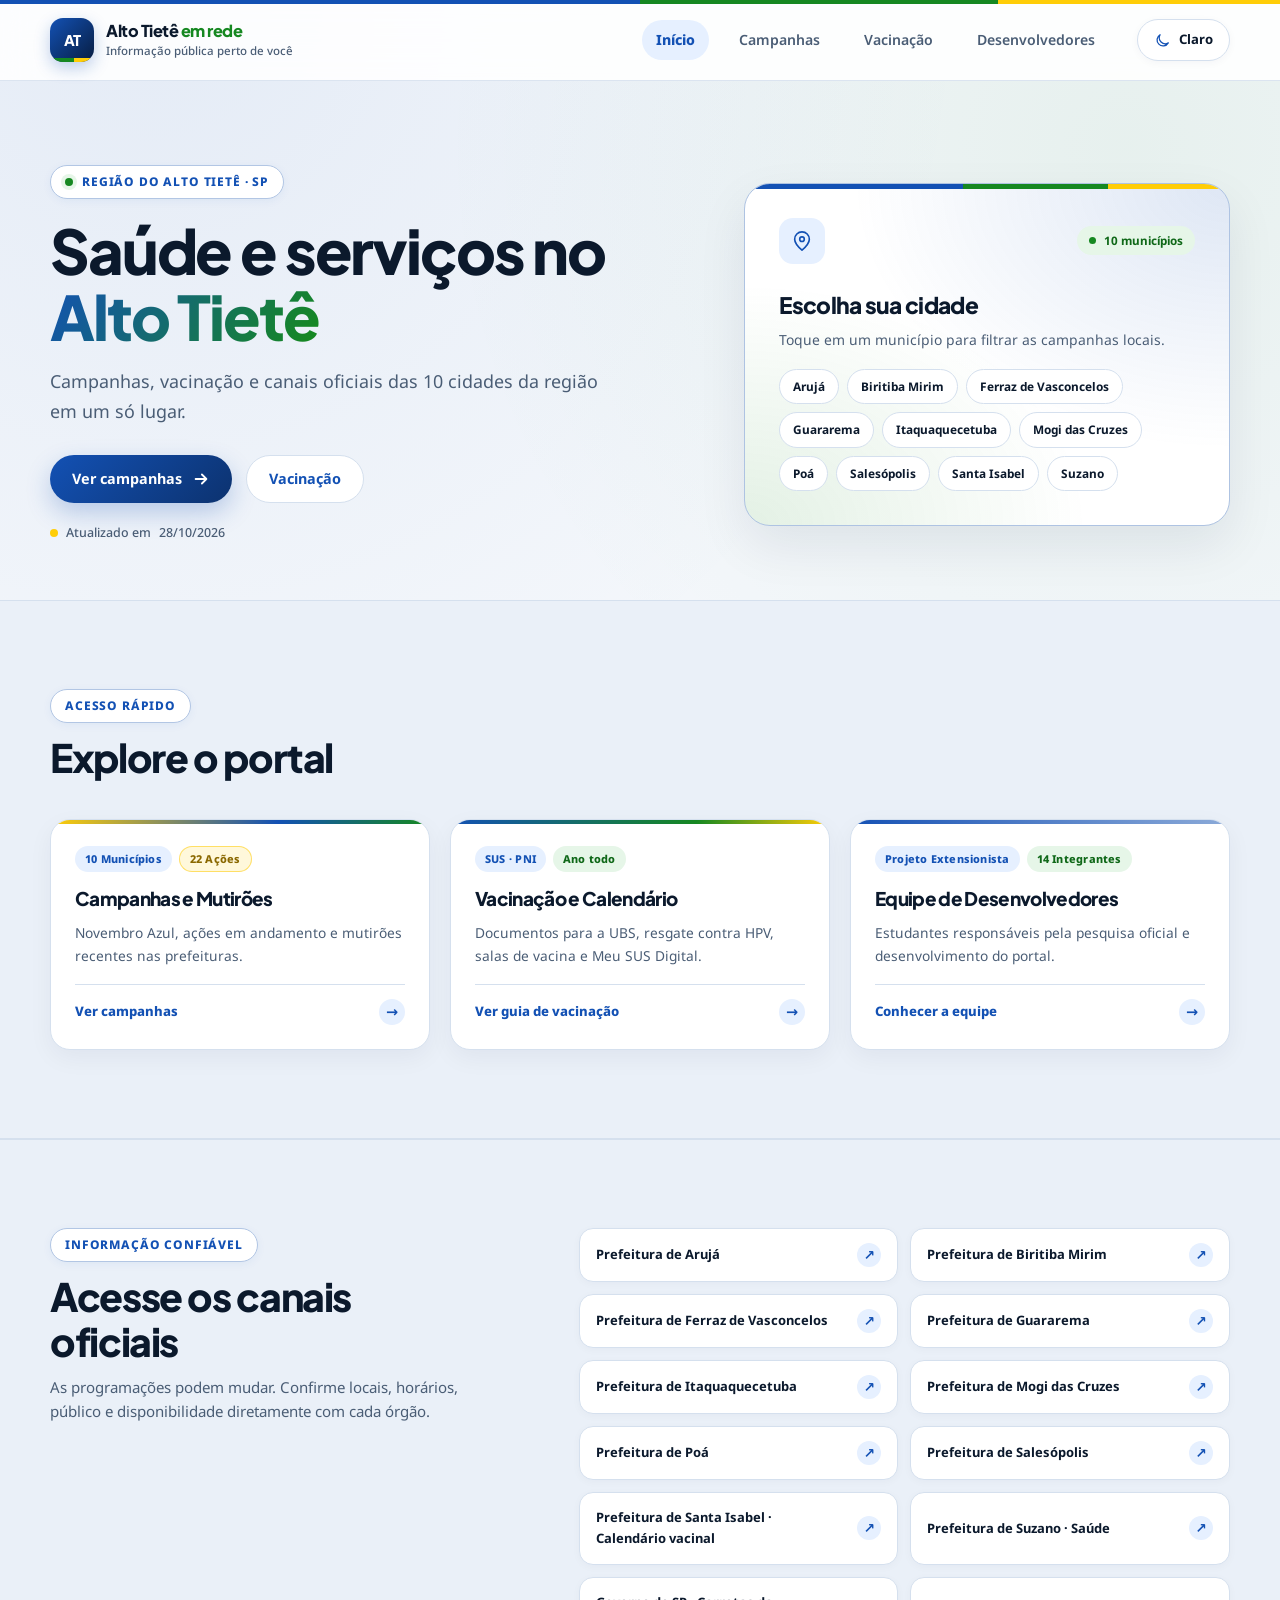
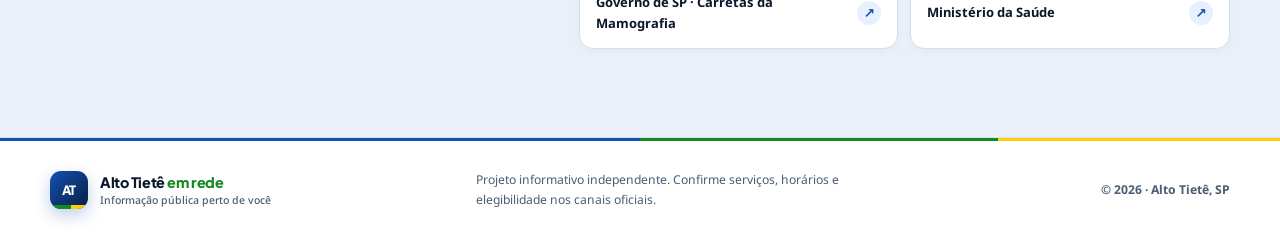
==== commit dd39b887: "Melhoria visual para celulares." ====
--- a/index.html
+++ b/index.html
@@ -54,19 +54,19 @@
     <main id="conteudo">
         <section class="hero page-width" aria-labelledby="hero-title">
             <div class="hero-copy">
-                <p class="eyebrow"><span class="status-dot"></span> Região do Alto Tietê · São Paulo</p>
-                <h1 id="hero-title">Serviços e informações do <span>Alto Tietê</span></h1>
-                <p class="hero-description">Acompanhe campanhas de saúde, vacinação e serviços públicos dos dez municípios da região com acesso rápido aos canais oficiais.</p>
+                <p class="eyebrow"><span class="status-dot"></span> Região do Alto Tietê · SP</p>
+                <h1 id="hero-title">Saúde e serviços no <span>Alto Tietê</span></h1>
+                <p class="hero-description">Campanhas, vacinação e canais oficiais das 10 cidades da região em um só lugar.</p>
                 <div class="hero-actions">
                     <a class="button button--primary" href="campanhas.html">
-                        Explorar campanhas
+                        Ver campanhas
                         <svg viewBox="0 0 20 20" aria-hidden="true"><path d="M4 10h12m-5-5 5 5-5 5"></path></svg>
                     </a>
                     <a class="button button--secondary" href="vacinacao.html">
-                        Guia de vacinação
+                        Vacinação
                     </a>
                 </div>
-                <p class="source-date">Informações consultadas e atualizadas em <time datetime="2026-10-28">28 de outubro de 2026</time></p>
+                <p class="source-date">Atualizado em <time datetime="2026-10-28">28/10/2026</time></p>
             </div>
 
             <aside class="hero-panel" aria-label="Resumo regional">
@@ -74,10 +74,10 @@
                     <span class="panel-icon" aria-hidden="true">
                         <svg viewBox="0 0 24 24"><path d="M20 10c0 5-8 12-8 12S4 15 4 10a8 8 0 1 1 16 0Z"></path><circle cx="12" cy="10" r="2.5"></circle></svg>
                     </span>
-                    <span class="live-label"><span class="status-dot"></span> Painel regional · 10 municípios</span>
+                    <span class="live-label"><span class="status-dot"></span> 10 municípios</span>
                 </div>
-                <p class="hero-panel__title">Dez cidades. Uma região.</p>
-                <p class="hero-panel__text">Toque em um município abaixo para abrir diretamente as campanhas da sua cidade.</p>
+                <p class="hero-panel__title">Escolha sua cidade</p>
+                <p class="hero-panel__text">Toque em um município para filtrar as campanhas locais.</p>
                 <div class="region-tags" role="group" aria-label="Acessar campanhas por município do Alto Tietê">
                     <button type="button" class="region-tag" data-city="aruja">Arujá</button>
                     <button type="button" class="region-tag" data-city="biritiba">Biritiba Mirim</button>
@@ -90,7 +90,6 @@
                     <button type="button" class="region-tag" data-city="santa-isabel">Santa Isabel</button>
                     <button type="button" class="region-tag" data-city="suzano">Suzano</button>
                 </div>
-                <p class="hero-panel__footnote">Todas as informações possuem link direto para as prefeituras.</p>
             </aside>
         </section>
 
@@ -98,9 +97,8 @@
             <div class="page-width">
                 <header class="section-heading">
                     <div>
-                        <p class="eyebrow">Navegação rápida</p>
-                        <h2 id="shortcuts-title">O que você deseja consultar?</h2>
-                        <p class="section-description">Acesse diretamente as áreas dedicadas do portal Alto Tietê em Rede.</p>
+                        <p class="eyebrow">Acesso rápido</p>
+                        <h2 id="shortcuts-title">Explore o portal</h2>
                     </div>
                 </header>
 
@@ -108,13 +106,12 @@
                     <article class="campaign-card" data-status="proxima">
                         <div class="card-meta">
                             <span class="card-city">10 Municípios</span>
-                            <span class="card-status card-status--proxima">22 Notícias</span>
+                            <span class="card-status card-status--proxima">22 Ações</span>
                         </div>
-                        <h3>Campanhas e Mutirões de Saúde</h3>
-                        <p class="campaign-card__summary">Consulte a programação do Novembro Azul, mutirões de exames preventivos, ações em andamento e histórico recente por cidade.</p>
-                        <p class="campaign-card__detail">Busca por palavra-chave, filtro por município e filtro por período.</p>
+                        <h3>Campanhas e Mutirões</h3>
+                        <p class="campaign-card__summary">Novembro Azul, ações em andamento e mutirões recentes nas prefeituras.</p>
                         <a class="campaign-card__link" href="campanhas.html">
-                            Acessar aba de Campanhas
+                            Ver campanhas
                             <span aria-hidden="true">→</span>
                         </a>
                     </article>
@@ -124,25 +121,23 @@
                             <span class="card-city">SUS · PNI</span>
                             <span class="card-status card-status--vigente">Ano todo</span>
                         </div>
-                        <h3>Vacinação e Calendário Nacional</h3>
-                        <p class="campaign-card__summary">Veja quais documentos levar à UBS, informações sobre o resgate vacinal contra HPV, salas de vacina municipais e Meu SUS Digital.</p>
-                        <p class="campaign-card__detail">Acesso rápido ao Calendário Nacional de Vacinação 2026 do Ministério da Saúde.</p>
+                        <h3>Vacinação e Calendário</h3>
+                        <p class="campaign-card__summary">Documentos para a UBS, resgate contra HPV, salas de vacina e Meu SUS Digital.</p>
                         <a class="campaign-card__link" href="vacinacao.html">
-                            Acessar aba de Vacinação
+                            Ver guia de vacinação
                             <span aria-hidden="true">→</span>
                         </a>
                     </article>
 
                     <article class="campaign-card" data-status="recente">
                         <div class="card-meta">
-                            <span class="card-city">Extensão Universitária</span>
+                            <span class="card-city">Projeto Extensionista</span>
                             <span class="card-category card-category--active">14 Integrantes</span>
                         </div>
                         <h3>Equipe de Desenvolvedores</h3>
-                        <p class="campaign-card__summary">Conheça o grupo de 14 estudantes responsáveis pela pesquisa nos portais oficiais, design e desenvolvimento desta plataforma.</p>
-                        <p class="campaign-card__detail">Perfis profissionais com foto e link direto para o LinkedIn de cada integrante.</p>
+                        <p class="campaign-card__summary">Estudantes responsáveis pela pesquisa oficial e desenvolvimento do portal.</p>
                         <a class="campaign-card__link" href="desenvolvedores.html">
-                            Conhecer os Desenvolvedores
+                            Conhecer a equipe
                             <span aria-hidden="true">→</span>
                         </a>
                     </article>
--- a/styles.css
+++ b/styles.css
@@ -1623,29 +1623,35 @@
         box-shadow: 0 2px 6px rgba(7, 29, 65, 0.08);
     }
 
+    /* Oculta textos decorativos e repetitivos no celular para um visual clean */
+    .eyebrow,
+    .source-date,
+    .verified-note,
+    .section-description,
+    .hero-panel__text,
+    .hero-panel__footnote,
+    .dev-badge,
+    .card-meta .card-category {
+        display: none;
+    }
+
     /* Hero compacto no celular */
     .hero,
     .dev-hero {
-        gap: 18px;
-        padding-block: 20px 16px;
-    }
-
-    .eyebrow {
-        margin-bottom: 10px;
-        padding: 4px 11px;
-        font-size: 0.68rem;
+        gap: 16px;
+        padding-block: 18px 14px;
     }
 
     h1 {
-        margin-bottom: 10px;
-        font-size: clamp(1.65rem, 6.8vw, 2.15rem);
+        margin-bottom: 8px;
+        font-size: clamp(1.55rem, 6.4vw, 2rem);
         line-height: 1.15;
     }
 
     .hero-description {
-        margin-bottom: 16px;
-        font-size: 0.9rem;
-        line-height: 1.55;
+        margin-bottom: 14px;
+        font-size: 0.88rem;
+        line-height: 1.5;
     }
 
     .hero-actions {
@@ -1661,31 +1667,19 @@
         font-size: 0.82rem;
     }
 
-    .source-date {
-        margin-top: 12px;
-        font-size: 0.72rem;
-    }
-
-    /* Painel Regional compacto com cidades deslizáveis em 1 linha */
+    /* Painel Regional super limpo com cidades deslizáveis em 1 linha */
     .hero-panel {
-        padding: 16px;
-        border-radius: 18px;
-    }
-
-    .panel-icon {
-        width: 38px;
-        height: 38px;
-        border-radius: 11px;
+        padding: 14px 16px;
+        border-radius: 16px;
+    }
+
+    .hero-panel__top {
+        display: none;
     }
 
     .hero-panel__title {
-        margin: 12px 0 4px;
-        font-size: 1.12rem;
-    }
-
-    .hero-panel__text {
-        margin-bottom: 12px;
-        font-size: 0.8rem;
+        margin: 0 0 10px;
+        font-size: 0.95rem;
     }
 
     .region-tags {
@@ -1694,7 +1688,7 @@
         overflow-x: auto;
         gap: 7px;
         margin-inline: -4px;
-        padding: 2px 4px 6px;
+        padding: 2px 4px 4px;
         -webkit-overflow-scrolling: touch;
         scrollbar-width: none;
     }
@@ -1705,17 +1699,11 @@
 
     .region-tag {
         flex: 0 0 auto;
-        min-height: 36px;
-        padding: 6px 13px;
+        min-height: 34px;
+        padding: 5px 12px;
         border-radius: 999px;
-        font-size: 0.76rem;
+        font-size: 0.75rem;
         white-space: nowrap;
-    }
-
-    .hero-panel__footnote {
-        margin-top: 10px;
-        padding-top: 10px;
-        font-size: 0.7rem;
     }
 
     /* Barra de busca em linha única no celular */
@@ -1828,17 +1816,17 @@
     }
 
     .campaign-card {
-        padding: 18px 16px 16px;
+        padding: 16px;
         border-radius: 16px;
     }
 
     .card-meta {
+        justify-content: space-between;
         gap: 6px;
-        margin-bottom: 10px;
+        margin-bottom: 8px;
     }
 
     .card-city,
-    .card-category,
     .card-status {
         min-height: 24px;
         padding: 0 9px;
@@ -1846,81 +1834,77 @@
     }
 
     .campaign-card h3 {
-        font-size: 1.05rem;
+        font-size: 1rem;
+        margin-bottom: 6px;
+    }
+
+    .campaign-card__summary {
+        font-size: 0.84rem;
+        line-height: 1.5;
         margin-bottom: 8px;
     }
 
-    .campaign-card__summary {
-        font-size: 0.86rem;
-        line-height: 1.58;
+    .campaign-card__detail {
+        padding: 0;
+        border-left: 0;
+        background: transparent;
+        color: var(--muted);
+        font-size: 0.76rem;
+        font-weight: 500;
         margin-bottom: 12px;
     }
 
-    .campaign-card__detail {
-        padding: 10px 12px;
-        font-size: 0.78rem;
-        margin-bottom: 14px;
-    }
-
     .campaign-card__link {
-        padding: 10px 12px;
+        padding: 9px 12px;
         border: 1px solid var(--line);
         border-radius: 10px;
         background: var(--surface-soft);
-        font-size: 0.8rem;
+        font-size: 0.78rem;
     }
 
     /* Cartões de Desenvolvedores em formato horizontal moderno no celular */
     .team-grid {
         grid-template-columns: 1fr;
-        gap: 12px;
+        gap: 10px;
     }
 
     .dev-card {
         display: grid;
-        grid-template-columns: 68px minmax(0, 1fr);
+        grid-template-columns: 60px minmax(0, 1fr);
         align-items: center;
         column-gap: 14px;
-        row-gap: 4px;
+        row-gap: 2px;
         text-align: left;
-        padding: 16px;
+        padding: 14px;
         border-radius: 16px;
     }
 
     .dev-avatar {
-        grid-row: 1 / 5;
-        width: 68px;
-        height: 68px;
+        grid-row: 1 / 4;
+        width: 60px;
+        height: 60px;
         margin-bottom: 0;
     }
 
     .dev-avatar__fallback {
-        font-size: 1.05rem;
-    }
-
-    .dev-badge {
-        justify-self: start;
-        margin-bottom: 2px;
-        min-height: 20px;
-        padding: 0 8px;
-        font-size: 0.6rem;
+        font-size: 0.98rem;
     }
 
     .dev-name {
-        font-size: 0.98rem;
+        font-size: 0.95rem;
         margin-bottom: 0;
     }
 
     .dev-role {
-        font-size: 0.76rem;
-        margin-bottom: 8px;
+        font-size: 0.74rem;
+        margin-bottom: 6px;
     }
 
     .dev-linkedin {
-        min-height: 36px;
+        min-height: 34px;
         padding: 0 12px;
         border-radius: 9px;
-        font-size: 0.76rem;
+        font-size: 0.75rem;
     }
 
     /* Vacinação e Fontes Oficiais */
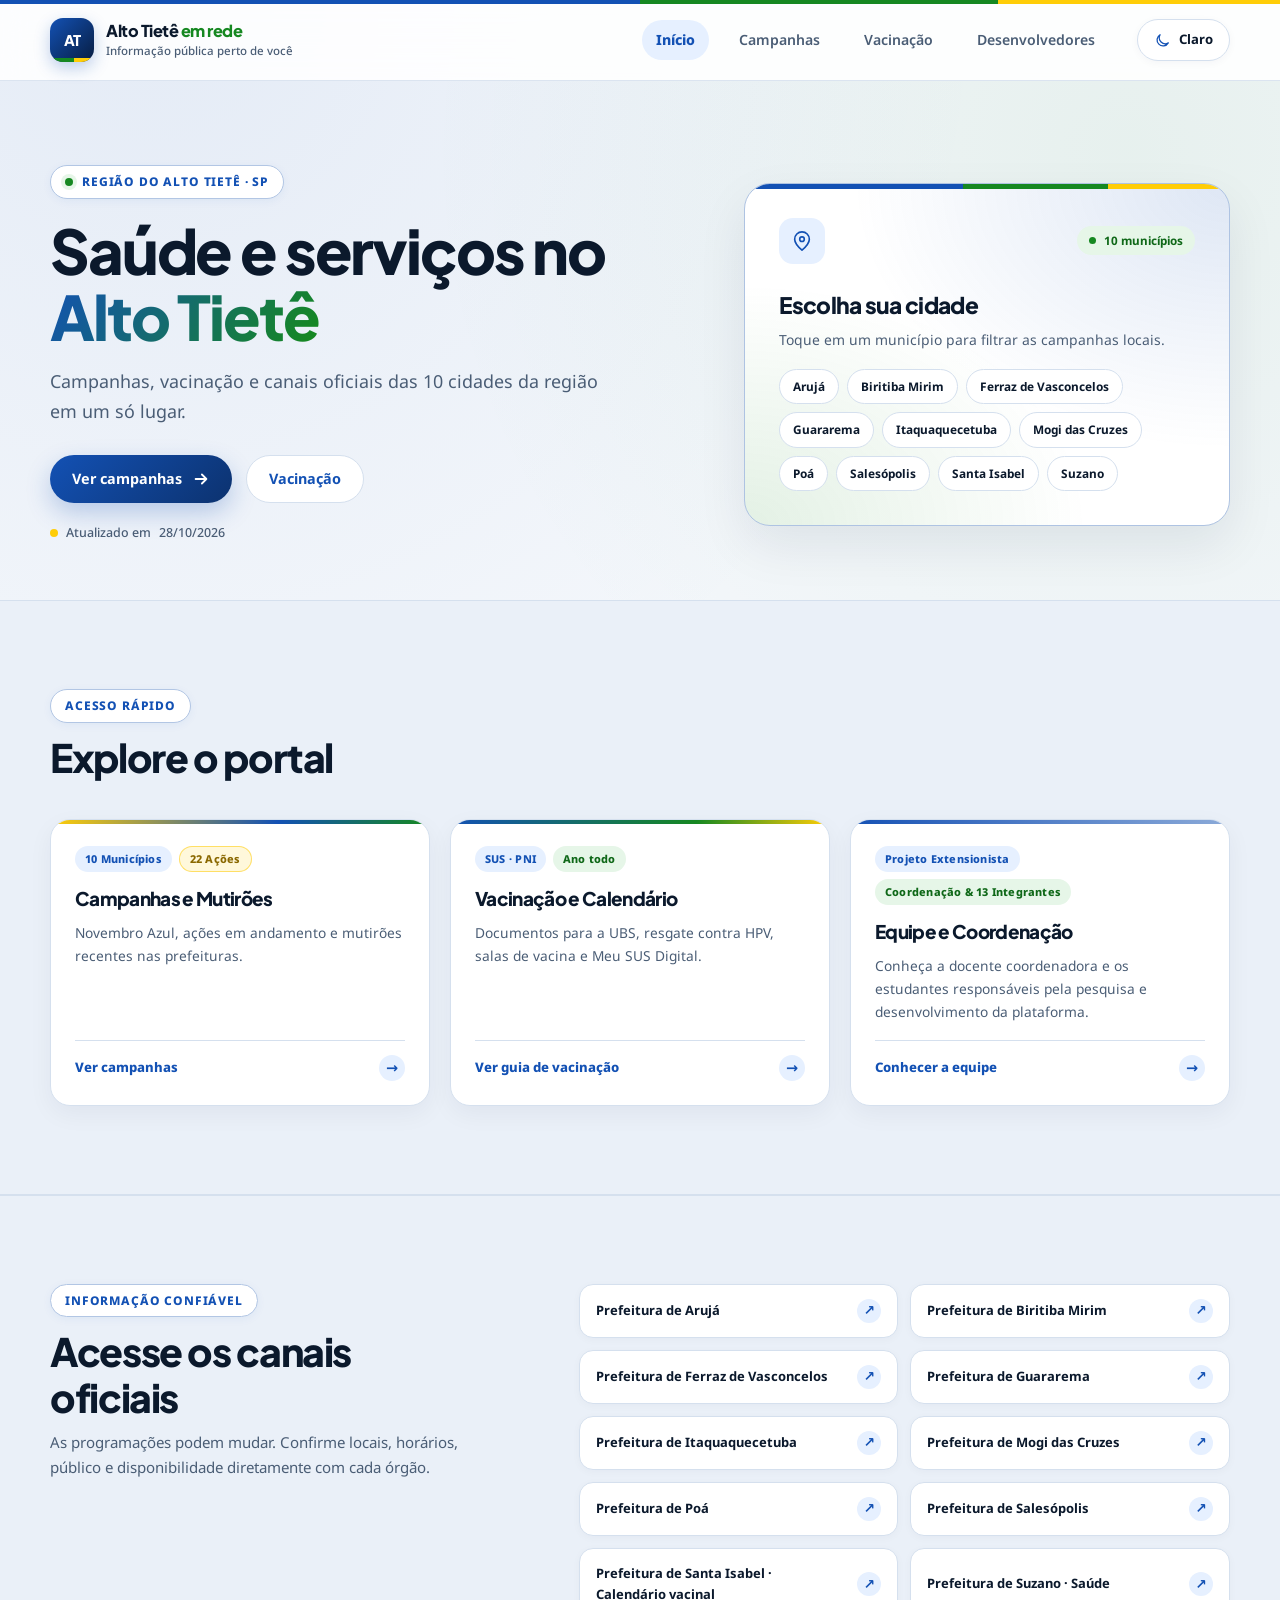
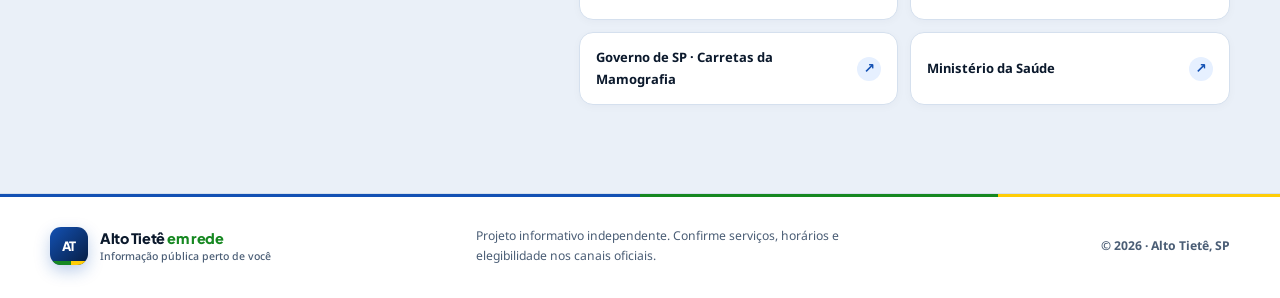
==== commit c5002678: "Inclusão dos Integtrantes e coordenadora do projeto." ====
--- a/index.html
+++ b/index.html
@@ -132,10 +132,10 @@
                     <article class="campaign-card" data-status="recente">
                         <div class="card-meta">
                             <span class="card-city">Projeto Extensionista</span>
-                            <span class="card-category card-category--active">14 Integrantes</span>
+                            <span class="card-category card-category--active">Coordenação & 13 Integrantes</span>
                         </div>
-                        <h3>Equipe de Desenvolvedores</h3>
-                        <p class="campaign-card__summary">Estudantes responsáveis pela pesquisa oficial e desenvolvimento do portal.</p>
+                        <h3>Equipe e Coordenação</h3>
+                        <p class="campaign-card__summary">Conheça a docente coordenadora e os estudantes responsáveis pela pesquisa e desenvolvimento da plataforma.</p>
                         <a class="campaign-card__link" href="desenvolvedores.html">
                             Conhecer a equipe
                             <span aria-hidden="true">→</span>
--- a/styles.css
+++ b/styles.css
@@ -1500,6 +1500,108 @@
 }
 
 /* ==========================================================================
+   COORDENAÇÃO DO PROJETO
+   ========================================================================== */
+.coordinator-section {
+    padding-bottom: 24px;
+}
+
+.coordinator-card {
+    position: relative;
+    overflow: hidden;
+    display: flex;
+    align-items: center;
+    gap: 28px;
+    padding: 28px 32px;
+    border: 1px solid var(--line);
+    border-radius: var(--radius);
+    background: var(--surface);
+    box-shadow: var(--small-shadow);
+    transition: transform 0.22s ease, box-shadow 0.22s ease, border-color 0.22s ease;
+}
+
+.coordinator-card::before {
+    position: absolute;
+    inset: 0 auto 0 0;
+    width: 5px;
+    background: linear-gradient(180deg, var(--accent) 0%, var(--success) 50%, var(--brand) 100%);
+    content: "";
+}
+
+.coordinator-card:hover {
+    transform: translateY(-3px);
+    border-color: color-mix(in srgb, var(--brand) 40%, var(--line));
+    box-shadow: var(--card-hover-shadow);
+}
+
+.dev-avatar--coord {
+    width: 98px;
+    height: 98px;
+    flex-shrink: 0;
+    margin-bottom: 0;
+    background: linear-gradient(135deg, #ffcd07 0%, #168821 50%, #1351b4 100%);
+    box-shadow: 0 10px 24px rgba(19, 81, 180, 0.2);
+}
+
+.coordinator-card__body {
+    flex: 1;
+    min-width: 0;
+}
+
+.coord-badge-wrap {
+    display: flex;
+    align-items: center;
+    flex-wrap: wrap;
+    gap: 8px;
+    margin-bottom: 8px;
+}
+
+.dev-badge--coord {
+    background: var(--brand-soft);
+    color: var(--brand);
+    margin-bottom: 0;
+}
+
+:root[data-theme="dark"] .dev-badge--coord {
+    background: var(--brand-soft);
+    color: var(--brand);
+}
+
+.coord-pill {
+    display: inline-flex;
+    align-items: center;
+    min-height: 24px;
+    padding: 0 10px;
+    border-radius: 999px;
+    background: var(--surface-soft);
+    color: var(--muted);
+    font-size: 0.7rem;
+    font-weight: 700;
+}
+
+.coord-name {
+    font-size: 1.32rem;
+    font-weight: 800;
+    color: var(--text);
+    margin: 0 0 4px;
+}
+
+.coord-role {
+    font-size: 0.88rem;
+    font-weight: 700;
+    color: var(--brand);
+    margin: 0 0 10px;
+}
+
+.coord-desc {
+    margin: 0;
+    color: var(--muted);
+    font-size: 0.88rem;
+    line-height: 1.55;
+    max-width: 760px;
+}
+
+/* ==========================================================================
    RESPONSIVIDADE (TABLET E MOBILE OTIMIZADO)
    ========================================================================== */
 @media (max-width: 1040px) {
@@ -1868,6 +1970,37 @@
         gap: 10px;
     }
 
+    /* Coordenação em formato amigável no celular */
+    .coordinator-card {
+        flex-direction: column;
+        text-align: center;
+        padding: 22px 18px;
+        gap: 16px;
+    }
+
+    .coordinator-card::before {
+        inset: 0 0 auto 0;
+        width: 100%;
+        height: 4px;
+    }
+
+    .coord-badge-wrap {
+        justify-content: center;
+    }
+
+    .dev-avatar--coord {
+        width: 76px;
+        height: 76px;
+    }
+
+    .coord-name {
+        font-size: 1.15rem;
+    }
+
+    .coord-desc {
+        font-size: 0.82rem;
+    }
+
     .dev-card {
         display: grid;
         grid-template-columns: 60px minmax(0, 1fr);
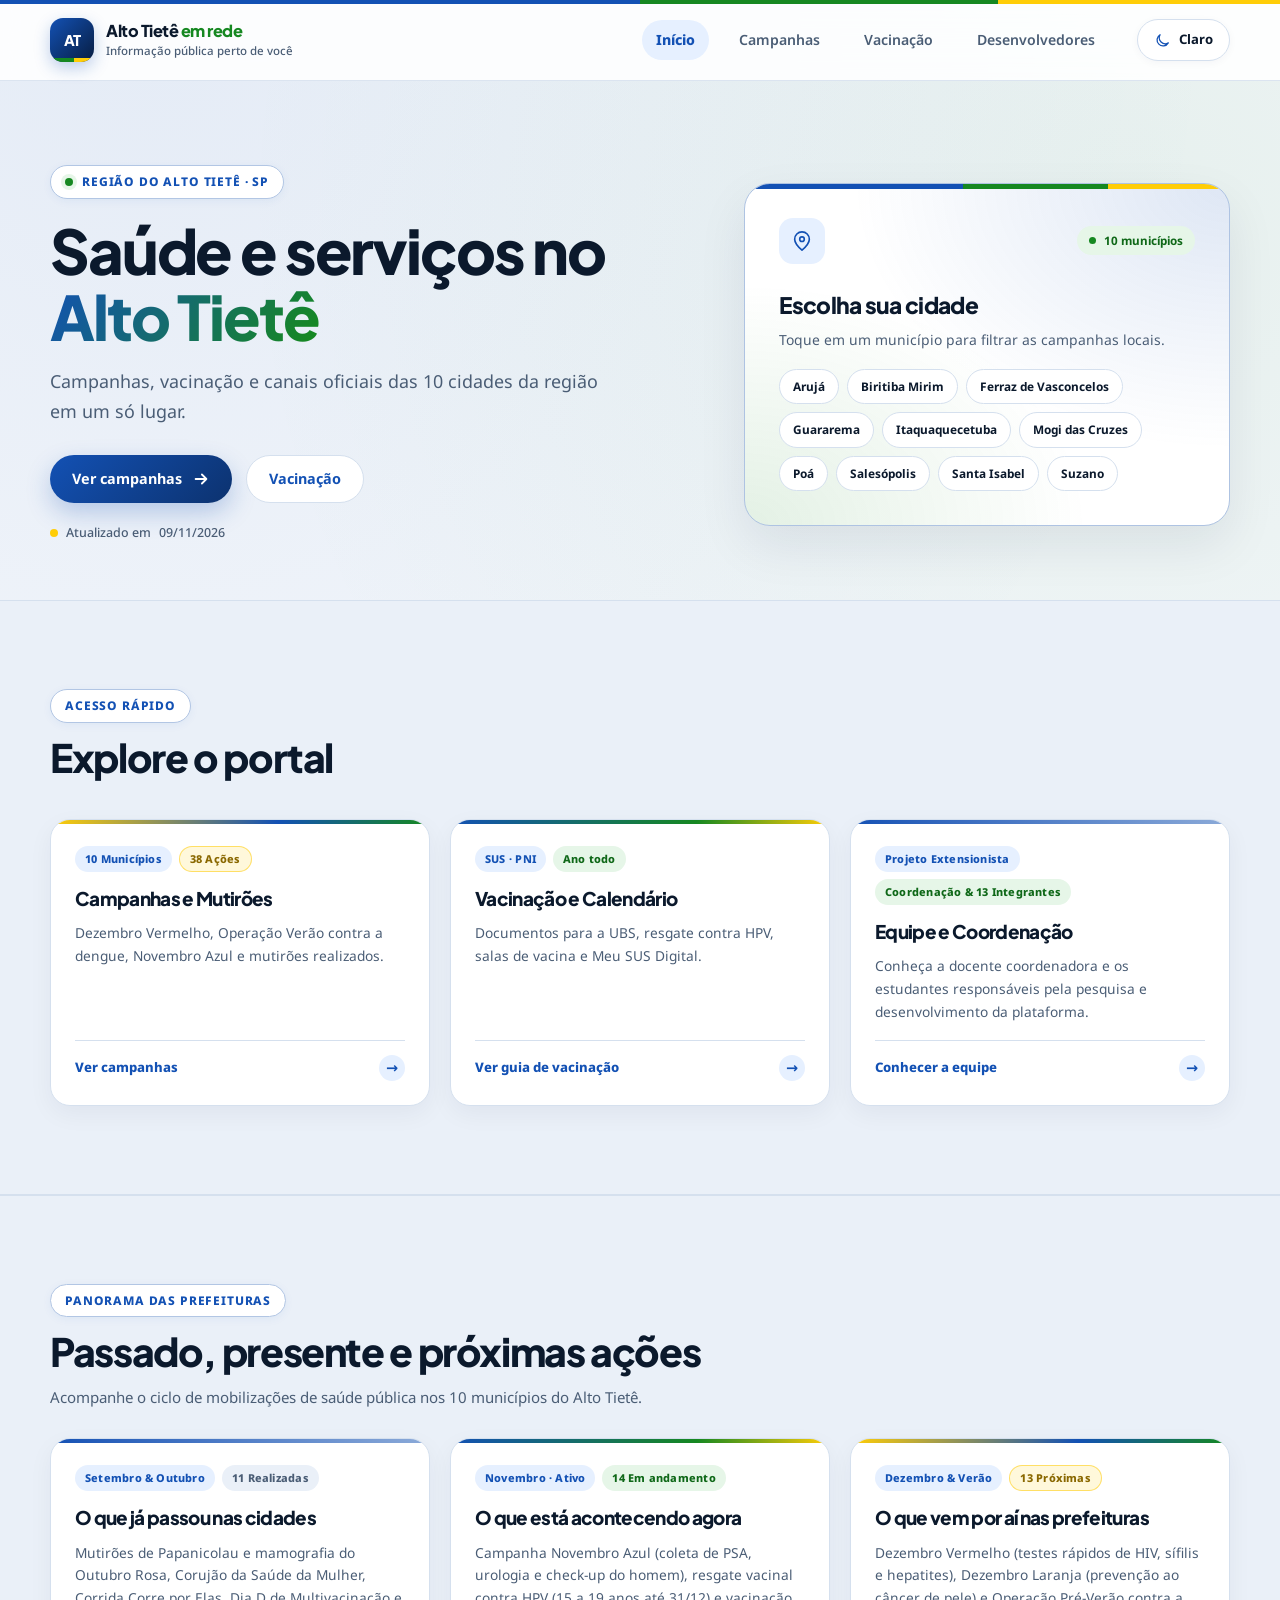
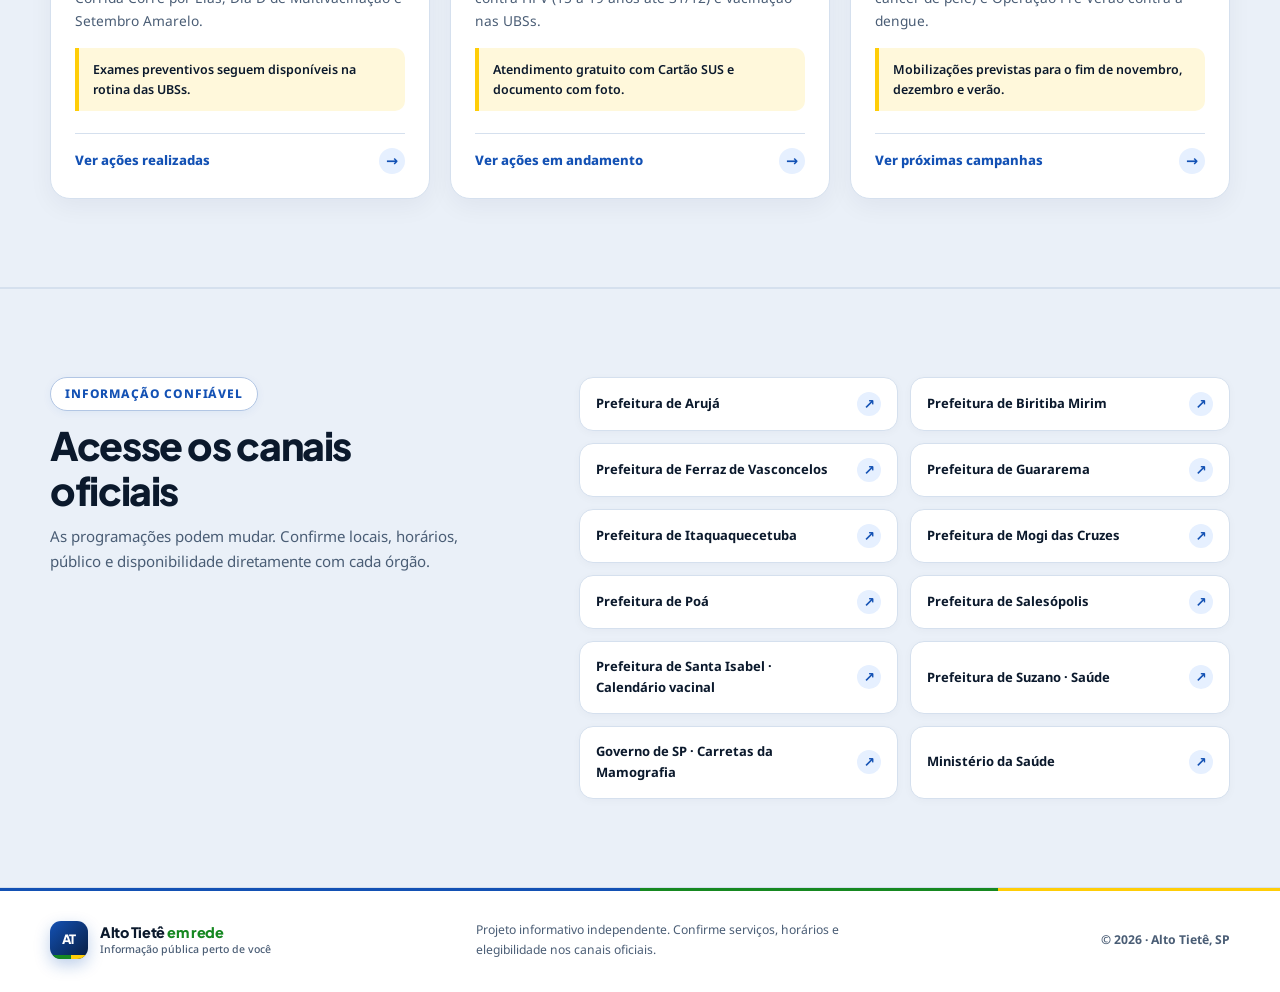
==== commit 870bf3bc: "Adição de novos projetos das prefeituras." ====
--- a/index.html
+++ b/index.html
@@ -66,7 +66,7 @@
                         Vacinação
                     </a>
                 </div>
-                <p class="source-date">Atualizado em <time datetime="2026-10-28">28/10/2026</time></p>
+                <p class="source-date">Atualizado em <time datetime="2026-11-09">09/11/2026</time></p>
             </div>
 
             <aside class="hero-panel" aria-label="Resumo regional">
@@ -106,10 +106,10 @@
                     <article class="campaign-card" data-status="proxima">
                         <div class="card-meta">
                             <span class="card-city">10 Municípios</span>
-                            <span class="card-status card-status--proxima">22 Ações</span>
+                            <span class="card-status card-status--proxima">38 Ações</span>
                         </div>
                         <h3>Campanhas e Mutirões</h3>
-                        <p class="campaign-card__summary">Novembro Azul, ações em andamento e mutirões recentes nas prefeituras.</p>
+                        <p class="campaign-card__summary">Dezembro Vermelho, Operação Verão contra a dengue, Novembro Azul e mutirões realizados.</p>
                         <a class="campaign-card__link" href="campanhas.html">
                             Ver campanhas
                             <span aria-hidden="true">→</span>
@@ -138,6 +138,62 @@
                         <p class="campaign-card__summary">Conheça a docente coordenadora e os estudantes responsáveis pela pesquisa e desenvolvimento da plataforma.</p>
                         <a class="campaign-card__link" href="desenvolvedores.html">
                             Conhecer a equipe
+                            <span aria-hidden="true">→</span>
+                        </a>
+                    </article>
+                </div>
+            </div>
+        </section>
+
+        <section class="campaigns-section" aria-labelledby="timeline-title">
+            <div class="page-width">
+                <header class="section-heading">
+                    <div>
+                        <p class="eyebrow">Panorama das Prefeituras</p>
+                        <h2 id="timeline-title">Passado, presente e próximas ações</h2>
+                        <p class="section-description">Acompanhe o ciclo de mobilizações de saúde pública nos 10 municípios do Alto Tietê.</p>
+                    </div>
+                </header>
+
+                <div class="campaign-grid">
+                    <article class="campaign-card" data-status="recente">
+                        <div class="card-meta">
+                            <span class="card-city">Setembro & Outubro</span>
+                            <span class="card-status card-status--recente">11 Realizadas</span>
+                        </div>
+                        <h3>O que já passou nas cidades</h3>
+                        <p class="campaign-card__summary">Mutirões de Papanicolau e mamografia do Outubro Rosa, Corujão da Saúde da Mulher, Corrida Corre por Elas, Dia D de Multivacinação e Setembro Amarelo.</p>
+                        <p class="campaign-card__detail">Exames preventivos seguem disponíveis na rotina das UBSs.</p>
+                        <a class="campaign-card__link" href="campanhas.html?status=recente">
+                            Ver ações realizadas
+                            <span aria-hidden="true">→</span>
+                        </a>
+                    </article>
+
+                    <article class="campaign-card" data-status="vigente">
+                        <div class="card-meta">
+                            <span class="card-city">Novembro · Ativo</span>
+                            <span class="card-status card-status--vigente">14 Em andamento</span>
+                        </div>
+                        <h3>O que está acontecendo agora</h3>
+                        <p class="campaign-card__summary">Campanha Novembro Azul (coleta de PSA, urologia e check-up do homem), resgate vacinal contra HPV (15 a 19 anos até 31/12) e vacinação nas UBSs.</p>
+                        <p class="campaign-card__detail">Atendimento gratuito com Cartão SUS e documento com foto.</p>
+                        <a class="campaign-card__link" href="campanhas.html?status=vigente">
+                            Ver ações em andamento
+                            <span aria-hidden="true">→</span>
+                        </a>
+                    </article>
+
+                    <article class="campaign-card" data-status="proxima">
+                        <div class="card-meta">
+                            <span class="card-city">Dezembro & Verão</span>
+                            <span class="card-status card-status--proxima">13 Próximas</span>
+                        </div>
+                        <h3>O que vem por aí nas prefeituras</h3>
+                        <p class="campaign-card__summary">Dezembro Vermelho (testes rápidos de HIV, sífilis e hepatites), Dezembro Laranja (prevenção ao câncer de pele) e Operação Pré-Verão contra a dengue.</p>
+                        <p class="campaign-card__detail">Mobilizações previstas para o fim de novembro, dezembro e verão.</p>
+                        <a class="campaign-card__link" href="campanhas.html?status=proxima">
+                            Ver próximas campanhas
                             <span aria-hidden="true">→</span>
                         </a>
                     </article>
